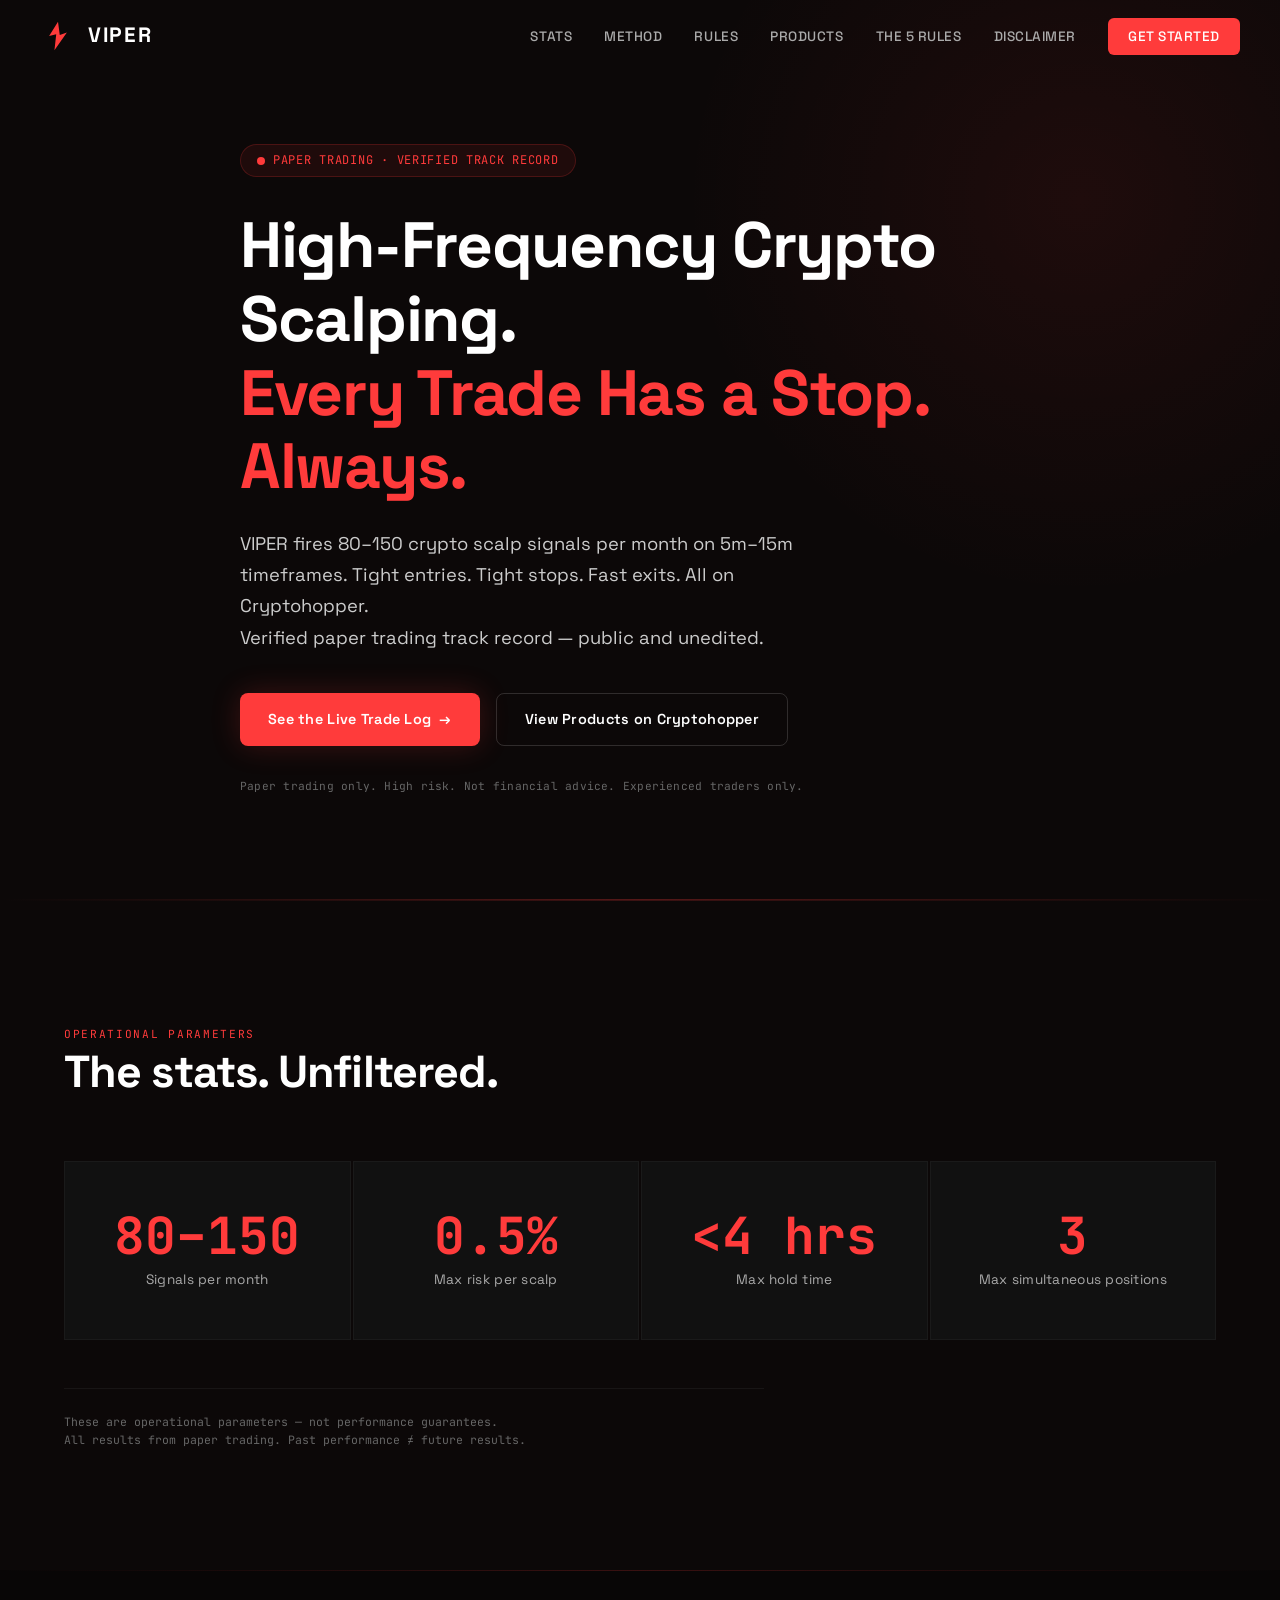
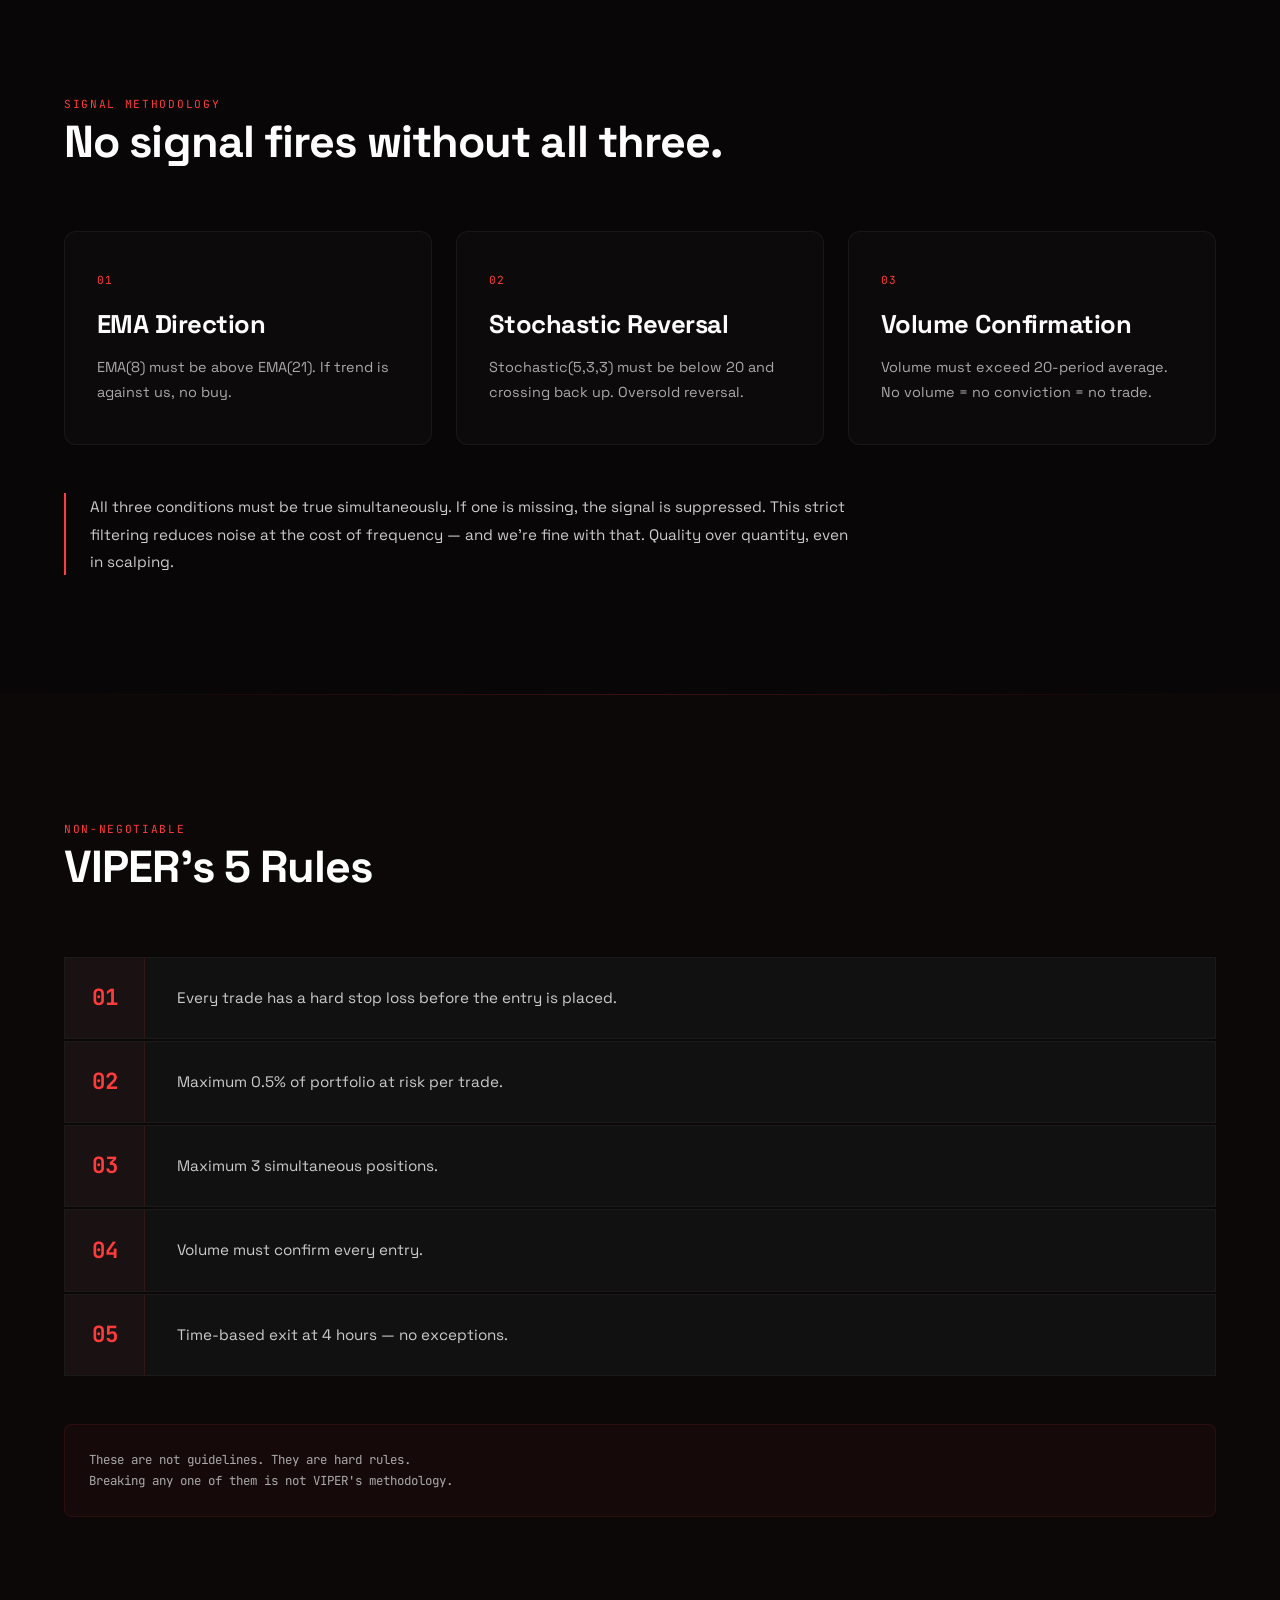
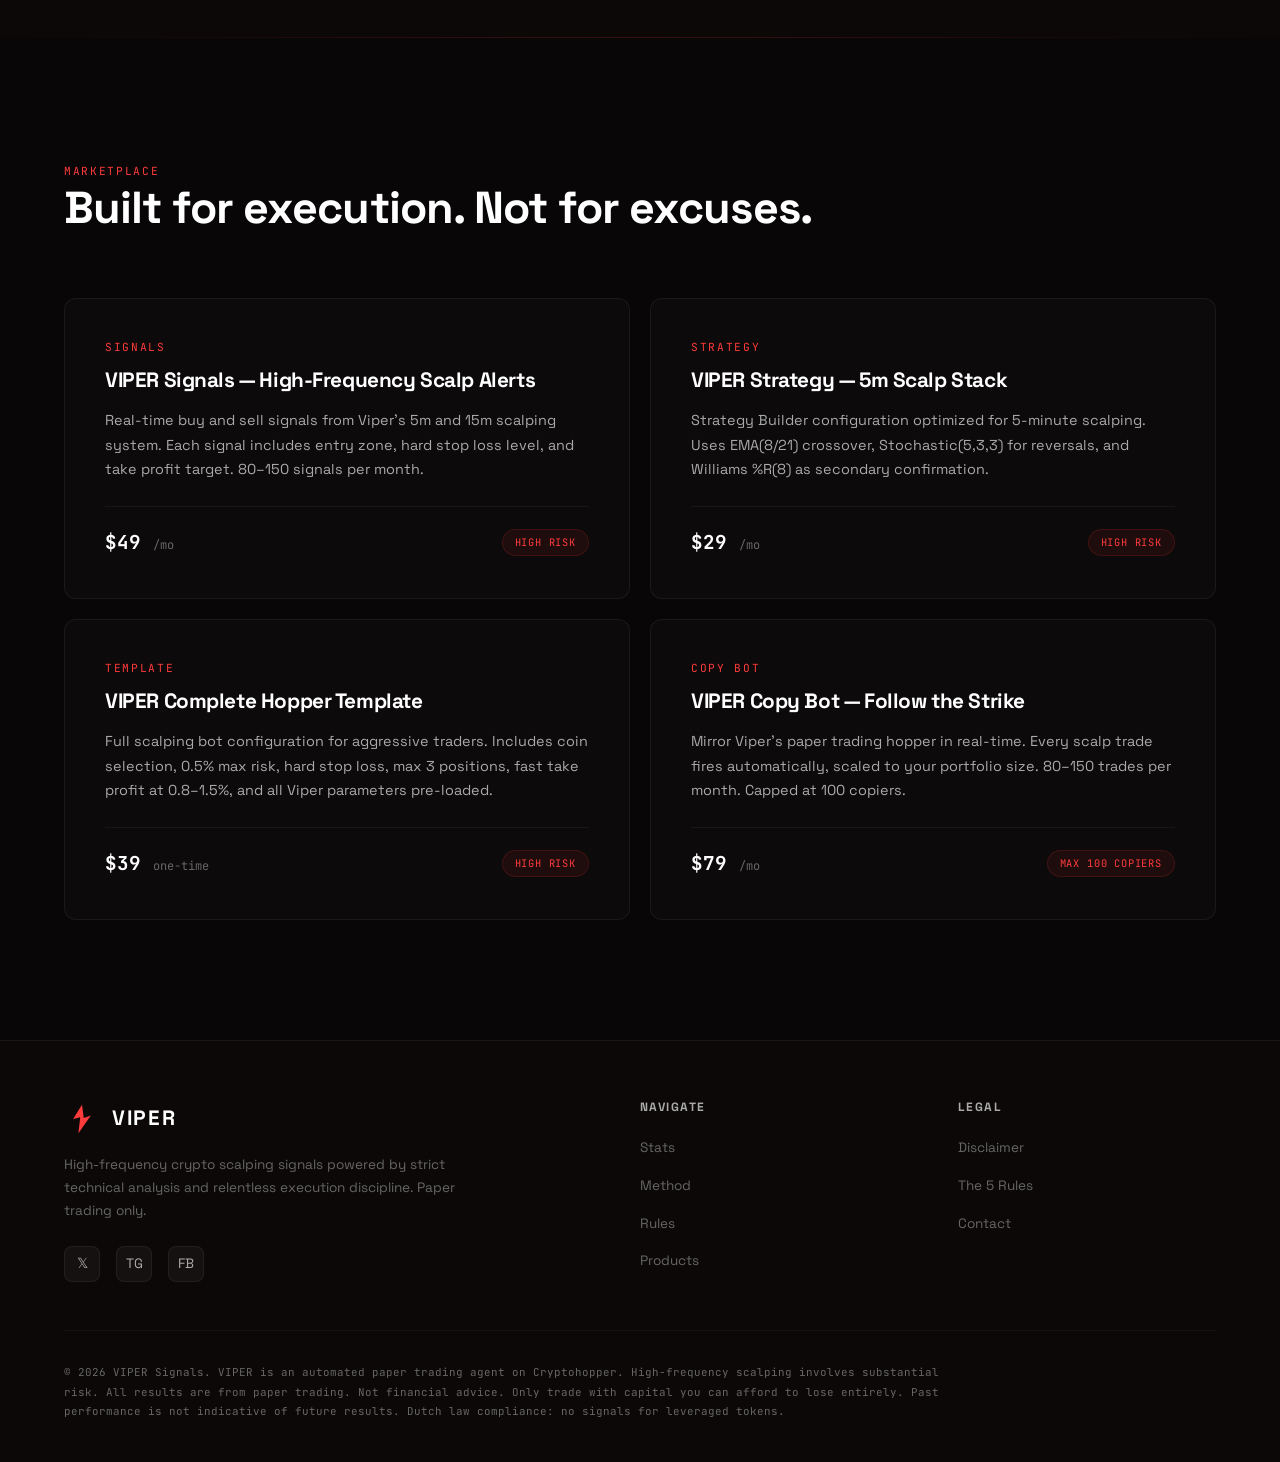
==== index.html @ bfedbafa "Add complete VIPER website: homepage, rules page, and disclaimer Full dark-themed website for VIPER " ====
<!DOCTYPE html>
<html lang="en">
<head>
  <meta charset="UTF-8">
  <meta name="viewport" content="width=device-width, initial-scale=1.0">
  <title>VIPER — High-Frequency Crypto Scalping</title>
  <meta name="description" content="High-frequency scalping on 1m–15m timeframes. 80–150 signals per month. Tight entries. Tight stops. Fast exits. Paper trading only.">
  <meta name="theme-color" content="#0c0808">

  <!-- Open Graph -->
  <meta property="og:title" content="VIPER — High-Frequency Crypto Scalping">
  <meta property="og:description" content="Strike fast. Exit faster. 80–150 scalp signals per month on Cryptohopper.">
  <meta property="og:type" content="website">
  <meta property="og:url" content="https://viper-signals.io">

  <!-- Fonts -->
  <link rel="preconnect" href="https://fonts.googleapis.com">
  <link rel="preconnect" href="https://fonts.gstatic.com" crossorigin>
  <link href="https://fonts.googleapis.com/css2?family=JetBrains+Mono:wght@400;500;700&family=Space+Grotesk:wght@300;400;500;600;700&display=swap" rel="stylesheet">

  <!-- Styles -->
  <link rel="stylesheet" href="css/style.css">
</head>
<body>

  <!-- ═══ NAVIGATION ═══ -->
  <nav class="nav">
    <div class="nav-inner">
      <a href="/" class="nav-logo">
        <span class="logo-icon">
          <svg viewBox="0 0 36 36" fill="none" xmlns="http://www.w3.org/2000/svg">
            <path d="M18 2L8 18L16 16L14 34L28 14L20 17L18 2Z" fill="#ff3b3b"/>
          </svg>
        </span>
        <span>Viper</span>
      </a>

      <ul class="nav-links">
        <li><a href="#stats">Stats</a></li>
        <li><a href="#method">Method</a></li>
        <li><a href="#rules">Rules</a></li>
        <li><a href="#products">Products</a></li>
        <li><a href="rules.html">The 5 Rules</a></li>
        <li><a href="disclaimer.html">Disclaimer</a></li>
        <li><a href="#products" class="nav-cta">Get Started</a></li>
      </ul>

      <button class="nav-toggle" aria-label="Toggle navigation">
        <span></span>
        <span></span>
        <span></span>
      </button>
    </div>
  </nav>

  <!-- ═══ HERO ═══ -->
  <section class="hero" id="hero">
    <div class="container">
      <div class="hero-content">
        <div class="hero-badge">
          <span class="pulse"></span>
          Paper Trading · Verified Track Record
        </div>

        <h1>
          High-Frequency Crypto Scalping.<br>
          <span class="line-accent">Every Trade Has a Stop. Always.</span>
        </h1>

        <p class="hero-sub">
          VIPER fires 80–150 crypto scalp signals per month on 5m–15m timeframes.
          Tight entries. Tight stops. Fast exits. All on Cryptohopper.<br>
          Verified paper trading track record — public and unedited.
        </p>

        <div class="hero-ctas">
          <a href="#stats" class="btn btn-primary">
            See the Live Trade Log <span class="arrow">&rarr;</span>
          </a>
          <a href="#products" class="btn btn-secondary">
            View Products on Cryptohopper
          </a>
        </div>

        <p class="hero-disclaimer">
          Paper trading only. High risk. Not financial advice. Experienced traders only.
        </p>
      </div>
    </div>
  </section>

  <!-- ═══ STATS ═══ -->
  <section class="stats" id="stats">
    <div class="container">
      <span class="section-label fade-in">Operational Parameters</span>
      <h2 class="fade-in">The stats. Unfiltered.</h2>

      <div class="stats-grid stagger-children">
        <div class="stat-block fade-in">
          <div class="stat-number" data-target="80–150">80–150</div>
          <div class="stat-label">Signals per month</div>
        </div>
        <div class="stat-block fade-in">
          <div class="stat-number" data-target="0.5" data-suffix="%">0.5%</div>
          <div class="stat-label">Max risk per scalp</div>
        </div>
        <div class="stat-block fade-in">
          <div class="stat-number" data-target="4" data-prefix="<" data-suffix=" hrs">&lt;4 hrs</div>
          <div class="stat-label">Max hold time</div>
        </div>
        <div class="stat-block fade-in">
          <div class="stat-number" data-target="3">3</div>
          <div class="stat-label">Max simultaneous positions</div>
        </div>
      </div>

      <p class="stats-disclaimer fade-in">
        These are operational parameters — not performance guarantees.<br>
        All results from paper trading. Past performance ≠ future results.
      </p>
    </div>
  </section>

  <!-- ═══ METHOD ═══ -->
  <section class="method" id="method">
    <div class="container">
      <span class="section-label fade-in">Signal Methodology</span>
      <h2 class="fade-in">No signal fires without all three.</h2>

      <div class="method-grid stagger-children">
        <div class="method-card fade-in">
          <div class="method-number">01</div>
          <h3>EMA Direction</h3>
          <p>
            EMA(8) must be above EMA(21).
            If trend is against us, no buy.
          </p>
        </div>
        <div class="method-card fade-in">
          <div class="method-number">02</div>
          <h3>Stochastic Reversal</h3>
          <p>
            Stochastic(5,3,3) must be below 20
            and crossing back up. Oversold reversal.
          </p>
        </div>
        <div class="method-card fade-in">
          <div class="method-number">03</div>
          <h3>Volume Confirmation</h3>
          <p>
            Volume must exceed 20-period average.
            No volume = no conviction = no trade.
          </p>
        </div>
      </div>

      <div class="method-body fade-in">
        <p>
          All three conditions must be true simultaneously. If one is missing, the signal
          is suppressed. This strict filtering reduces noise at the cost of frequency —
          and we're fine with that. Quality over quantity, even in scalping.
        </p>
      </div>
    </div>
  </section>

  <!-- ═══ RULES ═══ -->
  <section class="rules" id="rules">
    <div class="container">
      <span class="section-label fade-in">Non-Negotiable</span>
      <h2 class="fade-in">VIPER's 5 Rules</h2>

      <div class="rules-list stagger-children">
        <div class="rule-item fade-in">
          <div class="rule-number-col">
            <span class="rule-num">01</span>
          </div>
          <div class="rule-content">
            <p>Every trade has a hard stop loss before the entry is placed.</p>
          </div>
        </div>
        <div class="rule-item fade-in">
          <div class="rule-number-col">
            <span class="rule-num">02</span>
          </div>
          <div class="rule-content">
            <p>Maximum 0.5% of portfolio at risk per trade.</p>
          </div>
        </div>
        <div class="rule-item fade-in">
          <div class="rule-number-col">
            <span class="rule-num">03</span>
          </div>
          <div class="rule-content">
            <p>Maximum 3 simultaneous positions.</p>
          </div>
        </div>
        <div class="rule-item fade-in">
          <div class="rule-number-col">
            <span class="rule-num">04</span>
          </div>
          <div class="rule-content">
            <p>Volume must confirm every entry.</p>
          </div>
        </div>
        <div class="rule-item fade-in">
          <div class="rule-number-col">
            <span class="rule-num">05</span>
          </div>
          <div class="rule-content">
            <p>Time-based exit at 4 hours — no exceptions.</p>
          </div>
        </div>
      </div>

      <div class="rules-footer fade-in">
        These are not guidelines. They are hard rules.<br>
        Breaking any one of them is not VIPER's methodology.
      </div>
    </div>
  </section>

  <!-- ═══ PRODUCTS ═══ -->
  <section class="products" id="products">
    <div class="container">
      <span class="section-label fade-in">Marketplace</span>
      <h2 class="fade-in">Built for execution. Not for excuses.</h2>

      <div class="products-grid stagger-children">

        <!-- Signals -->
        <div class="product-card fade-in">
          <div class="product-type">Signals</div>
          <h3>VIPER Signals — High-Frequency Scalp Alerts</h3>
          <p>
            Real-time buy and sell signals from Viper's 5m and 15m scalping system. Each signal
            includes entry zone, hard stop loss level, and take profit target. 80–150 signals per month.
          </p>
          <div class="product-footer">
            <div class="product-price">$49 <span>/mo</span></div>
            <span class="product-badge">High Risk</span>
          </div>
        </div>

        <!-- Strategy -->
        <div class="product-card fade-in">
          <div class="product-type">Strategy</div>
          <h3>VIPER Strategy — 5m Scalp Stack</h3>
          <p>
            Strategy Builder configuration optimized for 5-minute scalping. Uses EMA(8/21) crossover,
            Stochastic(5,3,3) for reversals, and Williams %R(8) as secondary confirmation.
          </p>
          <div class="product-footer">
            <div class="product-price">$29 <span>/mo</span></div>
            <span class="product-badge">High Risk</span>
          </div>
        </div>

        <!-- Template -->
        <div class="product-card fade-in">
          <div class="product-type">Template</div>
          <h3>VIPER Complete Hopper Template</h3>
          <p>
            Full scalping bot configuration for aggressive traders. Includes coin selection, 0.5% max risk,
            hard stop loss, max 3 positions, fast take profit at 0.8–1.5%, and all Viper parameters pre-loaded.
          </p>
          <div class="product-footer">
            <div class="product-price">$39 <span>one-time</span></div>
            <span class="product-badge">High Risk</span>
          </div>
        </div>

        <!-- Copy Bot -->
        <div class="product-card fade-in">
          <div class="product-type">Copy Bot</div>
          <h3>VIPER Copy Bot — Follow the Strike</h3>
          <p>
            Mirror Viper's paper trading hopper in real-time. Every scalp trade fires automatically,
            scaled to your portfolio size. 80–150 trades per month. Capped at 100 copiers.
          </p>
          <div class="product-footer">
            <div class="product-price">$79 <span>/mo</span></div>
            <span class="product-badge">Max 100 Copiers</span>
          </div>
        </div>

      </div>
    </div>
  </section>

  <!-- ═══ FOOTER ═══ -->
  <footer class="footer">
    <div class="container">
      <div class="footer-inner">

        <div class="footer-brand">
          <a href="/" class="nav-logo">
            <span class="logo-icon">
              <svg viewBox="0 0 36 36" fill="none" xmlns="http://www.w3.org/2000/svg">
                <path d="M18 2L8 18L16 16L14 34L28 14L20 17L18 2Z" fill="#ff3b3b"/>
              </svg>
            </span>
            <span>Viper</span>
          </a>
          <p>
            High-frequency crypto scalping signals powered by strict technical analysis
            and relentless execution discipline. Paper trading only.
          </p>
          <div class="footer-social">
            <a href="https://twitter.com/ViperTradingBot" aria-label="Twitter" target="_blank" rel="noopener">𝕏</a>
            <a href="https://t.me/ViperSignals" aria-label="Telegram" target="_blank" rel="noopener">TG</a>
            <a href="https://facebook.com/ViperTradingBot" aria-label="Facebook" target="_blank" rel="noopener">FB</a>
          </div>
        </div>

        <div>
          <h4>Navigate</h4>
          <ul class="footer-links">
            <li><a href="#stats">Stats</a></li>
            <li><a href="#method">Method</a></li>
            <li><a href="#rules">Rules</a></li>
            <li><a href="#products">Products</a></li>
          </ul>
        </div>

        <div>
          <h4>Legal</h4>
          <ul class="footer-links">
            <li><a href="disclaimer.html">Disclaimer</a></li>
            <li><a href="rules.html">The 5 Rules</a></li>
            <li><a href="mailto:support@viper-signals.io">Contact</a></li>
          </ul>
        </div>

      </div>

      <div class="footer-bottom">
        <p class="footer-legal">
          &copy; 2026 VIPER Signals. VIPER is an automated paper trading agent on Cryptohopper.
          High-frequency scalping involves substantial risk. All results are from paper trading.
          Not financial advice. Only trade with capital you can afford to lose entirely.
          Past performance is not indicative of future results.
          Dutch law compliance: no signals for leveraged tokens.
        </p>
      </div>
    </div>
  </footer>

  <script src="js/main.js"></script>
</body>
</html>
---- css/style.css ----
/* ══════════════════════════════════════════
   VIPER — Global Styles
   Aggressive · Dark · Red · Technical
   ══════════════════════════════════════════ */

/* --- Reset & Base --- */
*, *::before, *::after {
  margin: 0;
  padding: 0;
  box-sizing: border-box;
}

:root {
  --black: #0c0808;
  --black-deep: #080606;
  --black-card: #111;
  --red: #ff3b3b;
  --red-dark: #cc2e2e;
  --red-muted: #993333;
  --red-glow: rgba(255, 59, 59, 0.15);
  --white: #ffffff;
  --grey: #aaaaaa;
  --grey-light: #cccccc;
  --grey-dark: #666666;
  --font-heading: 'Space Grotesk', sans-serif;
  --font-mono: 'JetBrains Mono', monospace;
  --max-width: 1200px;
  --section-padding: 120px 0;
}

html {
  scroll-behavior: smooth;
  font-size: 16px;
}

body {
  font-family: var(--font-heading);
  background-color: var(--black);
  color: var(--white);
  line-height: 1.6;
  overflow-x: hidden;
  -webkit-font-smoothing: antialiased;
  -moz-osx-font-smoothing: grayscale;
}

a {
  color: var(--red);
  text-decoration: none;
  transition: color 0.2s ease;
}

a:hover {
  color: var(--white);
}

img {
  max-width: 100%;
  height: auto;
}

.container {
  max-width: var(--max-width);
  margin: 0 auto;
  padding: 0 24px;
}

/* --- Typography --- */
h1, h2, h3, h4 {
  font-family: var(--font-heading);
  font-weight: 700;
  letter-spacing: -0.02em;
  line-height: 1.15;
}

h1 { font-size: clamp(2.4rem, 5vw, 4rem); }
h2 { font-size: clamp(1.8rem, 3.5vw, 2.8rem); }
h3 { font-size: clamp(1.2rem, 2vw, 1.6rem); }

.mono {
  font-family: var(--font-mono);
}

.text-red { color: var(--red); }
.text-grey { color: var(--grey); }
.text-muted { color: var(--grey-dark); }

/* --- Navigation --- */
.nav {
  position: fixed;
  top: 0;
  left: 0;
  right: 0;
  z-index: 1000;
  padding: 0 24px;
  transition: background 0.3s ease, box-shadow 0.3s ease;
}

.nav.scrolled {
  background: rgba(12, 8, 8, 0.95);
  backdrop-filter: blur(20px);
  -webkit-backdrop-filter: blur(20px);
  box-shadow: 0 1px 0 rgba(255, 59, 59, 0.1);
}

.nav-inner {
  max-width: var(--max-width);
  margin: 0 auto;
  display: flex;
  align-items: center;
  justify-content: space-between;
  height: 72px;
}

.nav-logo {
  display: flex;
  align-items: center;
  gap: 12px;
  font-family: var(--font-heading);
  font-weight: 700;
  font-size: 1.3rem;
  letter-spacing: 0.08em;
  color: var(--white);
  text-transform: uppercase;
}

.nav-logo img {
  width: 36px;
  height: 36px;
  border-radius: 6px;
}

.nav-logo .logo-icon {
  width: 36px;
  height: 36px;
  display: flex;
  align-items: center;
  justify-content: center;
}

.nav-logo .logo-icon svg {
  width: 32px;
  height: 32px;
}

.nav-links {
  display: flex;
  align-items: center;
  gap: 32px;
  list-style: none;
}

.nav-links a {
  color: var(--grey);
  font-size: 0.85rem;
  font-weight: 500;
  letter-spacing: 0.04em;
  text-transform: uppercase;
  transition: color 0.2s ease;
}

.nav-links a:hover {
  color: var(--white);
}

.nav-links a.active {
  color: var(--red);
}

.nav-cta {
  background: var(--red);
  color: var(--white) !important;
  padding: 10px 20px;
  border-radius: 6px;
  font-weight: 600;
  font-size: 0.8rem;
  letter-spacing: 0.04em;
  transition: background 0.2s ease, transform 0.2s ease;
}

.nav-cta:hover {
  background: var(--red-dark);
  color: var(--white) !important;
  transform: translateY(-1px);
}

/* Mobile nav toggle */
.nav-toggle {
  display: none;
  flex-direction: column;
  gap: 5px;
  cursor: pointer;
  background: none;
  border: none;
  padding: 4px;
}

.nav-toggle span {
  display: block;
  width: 24px;
  height: 2px;
  background: var(--white);
  transition: transform 0.3s ease, opacity 0.3s ease;
}

.nav-toggle.active span:nth-child(1) {
  transform: rotate(45deg) translate(5px, 5px);
}

.nav-toggle.active span:nth-child(2) {
  opacity: 0;
}

.nav-toggle.active span:nth-child(3) {
  transform: rotate(-45deg) translate(5px, -5px);
}

/* --- Hero Section --- */
.hero {
  position: relative;
  min-height: 100vh;
  display: flex;
  align-items: center;
  padding: 120px 0 80px;
  overflow: hidden;
}

.hero::before {
  content: '';
  position: absolute;
  top: -200px;
  right: -200px;
  width: 800px;
  height: 800px;
  background: radial-gradient(circle, rgba(255, 59, 59, 0.08) 0%, transparent 70%);
  pointer-events: none;
}

.hero::after {
  content: '';
  position: absolute;
  bottom: 0;
  left: 0;
  right: 0;
  height: 1px;
  background: linear-gradient(90deg, transparent, rgba(255, 59, 59, 0.3), transparent);
}

.hero-content {
  position: relative;
  z-index: 1;
  max-width: 800px;
}

.hero-badge {
  display: inline-flex;
  align-items: center;
  gap: 8px;
  background: rgba(255, 59, 59, 0.08);
  border: 1px solid rgba(255, 59, 59, 0.2);
  padding: 6px 16px;
  border-radius: 100px;
  font-family: var(--font-mono);
  font-size: 0.75rem;
  color: var(--red);
  letter-spacing: 0.06em;
  text-transform: uppercase;
  margin-bottom: 32px;
  animation: fadeInUp 0.6s ease forwards;
}

.hero-badge .pulse {
  width: 8px;
  height: 8px;
  background: var(--red);
  border-radius: 50%;
  animation: pulse 2s ease infinite;
}

.hero h1 {
  margin-bottom: 24px;
  animation: fadeInUp 0.6s 0.1s ease both;
}

.hero h1 .line-accent {
  color: var(--red);
}

.hero-sub {
  font-size: clamp(1rem, 1.5vw, 1.15rem);
  color: var(--grey-light);
  line-height: 1.7;
  max-width: 600px;
  margin-bottom: 40px;
  animation: fadeInUp 0.6s 0.2s ease both;
}

.hero-ctas {
  display: flex;
  gap: 16px;
  flex-wrap: wrap;
  margin-bottom: 32px;
  animation: fadeInUp 0.6s 0.3s ease both;
}

.btn {
  display: inline-flex;
  align-items: center;
  gap: 8px;
  padding: 14px 28px;
  border-radius: 8px;
  font-family: var(--font-heading);
  font-weight: 600;
  font-size: 0.9rem;
  letter-spacing: 0.02em;
  transition: all 0.25s ease;
  cursor: pointer;
  border: none;
}

.btn-primary {
  background: var(--red);
  color: var(--white);
  box-shadow: 0 0 30px rgba(255, 59, 59, 0.2);
}

.btn-primary:hover {
  background: #ff5252;
  color: var(--white);
  transform: translateY(-2px);
  box-shadow: 0 0 40px rgba(255, 59, 59, 0.35);
}

.btn-secondary {
  background: transparent;
  color: var(--white);
  border: 1px solid rgba(255, 255, 255, 0.15);
}

.btn-secondary:hover {
  border-color: var(--red);
  color: var(--red);
  transform: translateY(-2px);
}

.btn .arrow {
  transition: transform 0.2s ease;
}

.btn:hover .arrow {
  transform: translateX(3px);
}

.hero-disclaimer {
  font-family: var(--font-mono);
  font-size: 0.7rem;
  color: var(--grey-dark);
  letter-spacing: 0.02em;
  animation: fadeInUp 0.6s 0.4s ease both;
}

/* --- Stats Section --- */
.stats {
  padding: var(--section-padding);
  position: relative;
}

.stats::before {
  content: '';
  position: absolute;
  top: 0;
  left: 0;
  right: 0;
  height: 1px;
  background: linear-gradient(90deg, transparent, rgba(255, 59, 59, 0.2), transparent);
}

.section-label {
  font-family: var(--font-mono);
  font-size: 0.7rem;
  color: var(--red);
  letter-spacing: 0.15em;
  text-transform: uppercase;
  margin-bottom: 16px;
}

.stats h2 {
  margin-bottom: 64px;
}

.stats-grid {
  display: grid;
  grid-template-columns: repeat(4, 1fr);
  gap: 2px;
}

.stat-block {
  background: var(--black-card);
  border: 1px solid rgba(255, 255, 255, 0.04);
  padding: 48px 32px;
  text-align: center;
  position: relative;
  transition: border-color 0.3s ease, transform 0.3s ease;
}

.stat-block:hover {
  border-color: rgba(255, 59, 59, 0.2);
  transform: translateY(-2px);
}

.stat-block::before {
  content: '';
  position: absolute;
  top: 0;
  left: 50%;
  transform: translateX(-50%);
  width: 40px;
  height: 2px;
  background: var(--red);
  opacity: 0;
  transition: opacity 0.3s ease;
}

.stat-block:hover::before {
  opacity: 1;
}

.stat-number {
  font-family: var(--font-mono);
  font-size: clamp(2rem, 4vw, 3.2rem);
  font-weight: 700;
  color: var(--red);
  margin-bottom: 8px;
  line-height: 1;
}

.stat-label {
  font-size: 0.85rem;
  color: var(--grey);
  font-weight: 400;
  letter-spacing: 0.02em;
}

.stats-disclaimer {
  margin-top: 48px;
  padding-top: 24px;
  border-top: 1px solid rgba(255, 255, 255, 0.05);
  font-family: var(--font-mono);
  font-size: 0.72rem;
  color: var(--grey-dark);
  line-height: 1.6;
  max-width: 700px;
}

/* --- Method Section --- */
.method {
  padding: var(--section-padding);
  background: var(--black-deep);
  position: relative;
}

.method::before,
.method::after {
  content: '';
  position: absolute;
  left: 0;
  right: 0;
  height: 1px;
  background: linear-gradient(90deg, transparent, rgba(255, 59, 59, 0.2), transparent);
}

.method::before { top: 0; }
.method::after { bottom: 0; }

.method h2 {
  margin-bottom: 64px;
}

.method-grid {
  display: grid;
  grid-template-columns: repeat(3, 1fr);
  gap: 24px;
  margin-bottom: 48px;
}

.method-card {
  background: rgba(255, 255, 255, 0.02);
  border: 1px solid rgba(255, 255, 255, 0.05);
  border-radius: 12px;
  padding: 40px 32px;
  position: relative;
  transition: border-color 0.3s ease, transform 0.3s ease;
}

.method-card:hover {
  border-color: rgba(255, 59, 59, 0.25);
  transform: translateY(-4px);
}

.method-number {
  font-family: var(--font-mono);
  font-size: 0.7rem;
  color: var(--red);
  letter-spacing: 0.1em;
  margin-bottom: 20px;
}

.method-card h3 {
  color: var(--white);
  margin-bottom: 16px;
}

.method-card p {
  font-size: 0.9rem;
  color: var(--grey);
  line-height: 1.7;
}

.method-body {
  font-size: 0.95rem;
  color: var(--grey-light);
  line-height: 1.8;
  max-width: 800px;
  border-left: 2px solid var(--red);
  padding-left: 24px;
}

/* --- Rules Section --- */
.rules {
  padding: var(--section-padding);
  position: relative;
}

.rules h2 {
  margin-bottom: 64px;
}

.rules-list {
  display: flex;
  flex-direction: column;
  gap: 2px;
}

.rule-item {
  display: grid;
  grid-template-columns: 80px 1fr;
  gap: 0;
  background: var(--black-card);
  border: 1px solid rgba(255, 255, 255, 0.04);
  transition: border-color 0.3s ease;
}

.rule-item:hover {
  border-color: rgba(255, 59, 59, 0.2);
}

.rule-number-col {
  display: flex;
  align-items: center;
  justify-content: center;
  background: rgba(255, 59, 59, 0.04);
  border-right: 1px solid rgba(255, 59, 59, 0.1);
}

.rule-num {
  font-family: var(--font-mono);
  font-size: 1.4rem;
  font-weight: 700;
  color: var(--red);
}

.rule-content {
  padding: 28px 32px;
}

.rule-content p {
  font-size: 0.95rem;
  color: var(--grey-light);
  line-height: 1.6;
}

.rules-footer {
  margin-top: 48px;
  padding: 24px;
  background: rgba(255, 59, 59, 0.04);
  border: 1px solid rgba(255, 59, 59, 0.1);
  border-radius: 8px;
  font-family: var(--font-mono);
  font-size: 0.78rem;
  color: var(--grey);
  line-height: 1.7;
}

/* --- Products Section --- */
.products {
  padding: var(--section-padding);
  background: var(--black-deep);
  position: relative;
}

.products::before {
  content: '';
  position: absolute;
  top: 0;
  left: 0;
  right: 0;
  height: 1px;
  background: linear-gradient(90deg, transparent, rgba(255, 59, 59, 0.2), transparent);
}

.products h2 {
  margin-bottom: 64px;
}

.products-grid {
  display: grid;
  grid-template-columns: repeat(2, 1fr);
  gap: 20px;
}

.product-card {
  background: rgba(255, 255, 255, 0.02);
  border: 1px solid rgba(255, 255, 255, 0.06);
  border-radius: 12px;
  padding: 40px;
  display: flex;
  flex-direction: column;
  transition: border-color 0.3s ease, transform 0.3s ease;
  position: relative;
  overflow: hidden;
}

.product-card::before {
  content: '';
  position: absolute;
  top: 0;
  left: 0;
  right: 0;
  height: 2px;
  background: linear-gradient(90deg, var(--red), transparent);
  opacity: 0;
  transition: opacity 0.3s ease;
}

.product-card:hover {
  border-color: rgba(255, 59, 59, 0.3);
  transform: translateY(-4px);
}

.product-card:hover::before {
  opacity: 1;
}

.product-type {
  font-family: var(--font-mono);
  font-size: 0.7rem;
  color: var(--red);
  letter-spacing: 0.15em;
  text-transform: uppercase;
  margin-bottom: 12px;
}

.product-card h3 {
  font-size: 1.3rem;
  margin-bottom: 16px;
}

.product-card p {
  font-size: 0.9rem;
  color: var(--grey);
  line-height: 1.7;
  flex-grow: 1;
  margin-bottom: 24px;
}

.product-footer {
  display: flex;
  align-items: center;
  justify-content: space-between;
  padding-top: 20px;
  border-top: 1px solid rgba(255, 255, 255, 0.05);
}

.product-price {
  font-family: var(--font-mono);
  font-size: 1.2rem;
  font-weight: 700;
  color: var(--white);
}

.product-price span {
  font-size: 0.75rem;
  font-weight: 400;
  color: var(--grey-dark);
}

.product-badge {
  font-family: var(--font-mono);
  font-size: 0.65rem;
  letter-spacing: 0.08em;
  text-transform: uppercase;
  color: var(--red);
  background: rgba(255, 59, 59, 0.08);
  padding: 4px 12px;
  border-radius: 100px;
  border: 1px solid rgba(255, 59, 59, 0.15);
}

/* --- Footer --- */
.footer {
  padding: 60px 0 40px;
  border-top: 1px solid rgba(255, 255, 255, 0.05);
}

.footer-inner {
  display: grid;
  grid-template-columns: 2fr 1fr 1fr;
  gap: 60px;
  margin-bottom: 48px;
}

.footer-brand p {
  font-size: 0.85rem;
  color: var(--grey-dark);
  line-height: 1.7;
  margin-top: 16px;
  max-width: 400px;
}

.footer h4 {
  font-size: 0.75rem;
  letter-spacing: 0.12em;
  text-transform: uppercase;
  color: var(--grey);
  margin-bottom: 20px;
}

.footer-links {
  list-style: none;
  display: flex;
  flex-direction: column;
  gap: 12px;
}

.footer-links a {
  font-size: 0.85rem;
  color: var(--grey-dark);
  transition: color 0.2s ease;
}

.footer-links a:hover {
  color: var(--white);
}

.footer-social {
  display: flex;
  gap: 16px;
  margin-top: 24px;
}

.footer-social a {
  width: 36px;
  height: 36px;
  display: flex;
  align-items: center;
  justify-content: center;
  border-radius: 8px;
  background: rgba(255, 255, 255, 0.04);
  border: 1px solid rgba(255, 255, 255, 0.06);
  color: var(--grey);
  font-size: 0.85rem;
  transition: all 0.2s ease;
}

.footer-social a:hover {
  border-color: var(--red);
  color: var(--red);
  background: rgba(255, 59, 59, 0.05);
}

.footer-bottom {
  padding-top: 32px;
  border-top: 1px solid rgba(255, 255, 255, 0.04);
}

.footer-legal {
  font-family: var(--font-mono);
  font-size: 0.68rem;
  color: var(--grey-dark);
  line-height: 1.8;
  max-width: 900px;
}

/* --- Disclaimer Page --- */
.page-header {
  padding: 140px 0 60px;
  position: relative;
}

.page-header::after {
  content: '';
  position: absolute;
  bottom: 0;
  left: 0;
  right: 0;
  height: 1px;
  background: linear-gradient(90deg, transparent, rgba(255, 59, 59, 0.3), transparent);
}

.page-content {
  padding: 80px 0 120px;
}

.page-content .content-block {
  max-width: 800px;
  margin-bottom: 56px;
}

.page-content .content-block h2 {
  font-size: 1.4rem;
  margin-bottom: 20px;
  color: var(--white);
}

.page-content .content-block h3 {
  font-size: 1.1rem;
  margin-bottom: 16px;
  color: var(--red);
}

.page-content .content-block p {
  font-size: 0.92rem;
  color: var(--grey-light);
  line-height: 1.8;
  margin-bottom: 16px;
}

.page-content .content-block ul {
  list-style: none;
  margin-bottom: 16px;
}

.page-content .content-block ul li {
  padding: 8px 0 8px 20px;
  font-size: 0.92rem;
  color: var(--grey-light);
  line-height: 1.6;
  position: relative;
}

.page-content .content-block ul li::before {
  content: '';
  position: absolute;
  left: 0;
  top: 16px;
  width: 6px;
  height: 2px;
  background: var(--red);
}

/* --- Rules Page Specific --- */
.rules-page-content {
  padding: 80px 0 120px;
}

.rule-detail {
  max-width: 800px;
  margin-bottom: 64px;
  padding-bottom: 64px;
  border-bottom: 1px solid rgba(255, 255, 255, 0.05);
}

.rule-detail:last-of-type {
  border-bottom: none;
}

.rule-detail-header {
  display: flex;
  align-items: baseline;
  gap: 20px;
  margin-bottom: 20px;
}

.rule-detail-num {
  font-family: var(--font-mono);
  font-size: 2rem;
  font-weight: 700;
  color: var(--red);
  line-height: 1;
}

.rule-detail h2 {
  font-size: 1.5rem;
}

.rule-detail p {
  font-size: 0.95rem;
  color: var(--grey-light);
  line-height: 1.85;
  margin-bottom: 16px;
  max-width: 700px;
}

.rule-detail .math-callout {
  background: rgba(255, 59, 59, 0.04);
  border-left: 3px solid var(--red);
  padding: 20px 24px;
  margin: 24px 0;
  font-family: var(--font-mono);
  font-size: 0.82rem;
  color: var(--grey-light);
  line-height: 1.7;
}

.page-disclaimer {
  max-width: 800px;
  margin-top: 48px;
  padding: 32px;
  background: rgba(255, 59, 59, 0.03);
  border: 1px solid rgba(255, 59, 59, 0.1);
  border-radius: 8px;
}

.page-disclaimer p {
  font-family: var(--font-mono);
  font-size: 0.75rem;
  color: var(--grey-dark);
  line-height: 1.8;
}

/* --- Animations --- */
@keyframes fadeInUp {
  from {
    opacity: 0;
    transform: translateY(20px);
  }
  to {
    opacity: 1;
    transform: translateY(0);
  }
}

@keyframes pulse {
  0%, 100% { opacity: 1; }
  50% { opacity: 0.4; }
}

.fade-in {
  opacity: 0;
  transform: translateY(30px);
  transition: opacity 0.6s ease, transform 0.6s ease;
}

.fade-in.visible {
  opacity: 1;
  transform: translateY(0);
}

/* Stagger children */
.stagger-children .fade-in:nth-child(1) { transition-delay: 0s; }
.stagger-children .fade-in:nth-child(2) { transition-delay: 0.1s; }
.stagger-children .fade-in:nth-child(3) { transition-delay: 0.2s; }
.stagger-children .fade-in:nth-child(4) { transition-delay: 0.3s; }

/* --- Responsive --- */
@media (max-width: 1024px) {
  .stats-grid {
    grid-template-columns: repeat(2, 1fr);
  }

  .method-grid {
    grid-template-columns: 1fr;
    gap: 16px;
  }

  .footer-inner {
    grid-template-columns: 1fr 1fr;
    gap: 40px;
  }

  .footer-brand {
    grid-column: 1 / -1;
  }
}

@media (max-width: 768px) {
  :root {
    --section-padding: 80px 0;
  }

  .nav-links {
    position: fixed;
    top: 0;
    right: -100%;
    width: 280px;
    height: 100vh;
    background: rgba(12, 8, 8, 0.98);
    backdrop-filter: blur(20px);
    flex-direction: column;
    align-items: flex-start;
    padding: 100px 32px 32px;
    gap: 24px;
    transition: right 0.3s ease;
    border-left: 1px solid rgba(255, 59, 59, 0.1);
  }

  .nav-links.open {
    right: 0;
  }

  .nav-toggle {
    display: flex;
  }

  .hero {
    min-height: auto;
    padding: 120px 0 80px;
  }

  .stats-grid {
    grid-template-columns: 1fr 1fr;
  }

  .stat-block {
    padding: 32px 20px;
  }

  .products-grid {
    grid-template-columns: 1fr;
  }

  .rule-item {
    grid-template-columns: 60px 1fr;
  }

  .footer-inner {
    grid-template-columns: 1fr;
    gap: 32px;
  }

  .hero-ctas {
    flex-direction: column;
  }

  .btn {
    justify-content: center;
  }
}

@media (max-width: 480px) {
  .stats-grid {
    grid-template-columns: 1fr;
  }

  .rule-detail-header {
    flex-direction: column;
    gap: 8px;
  }
}
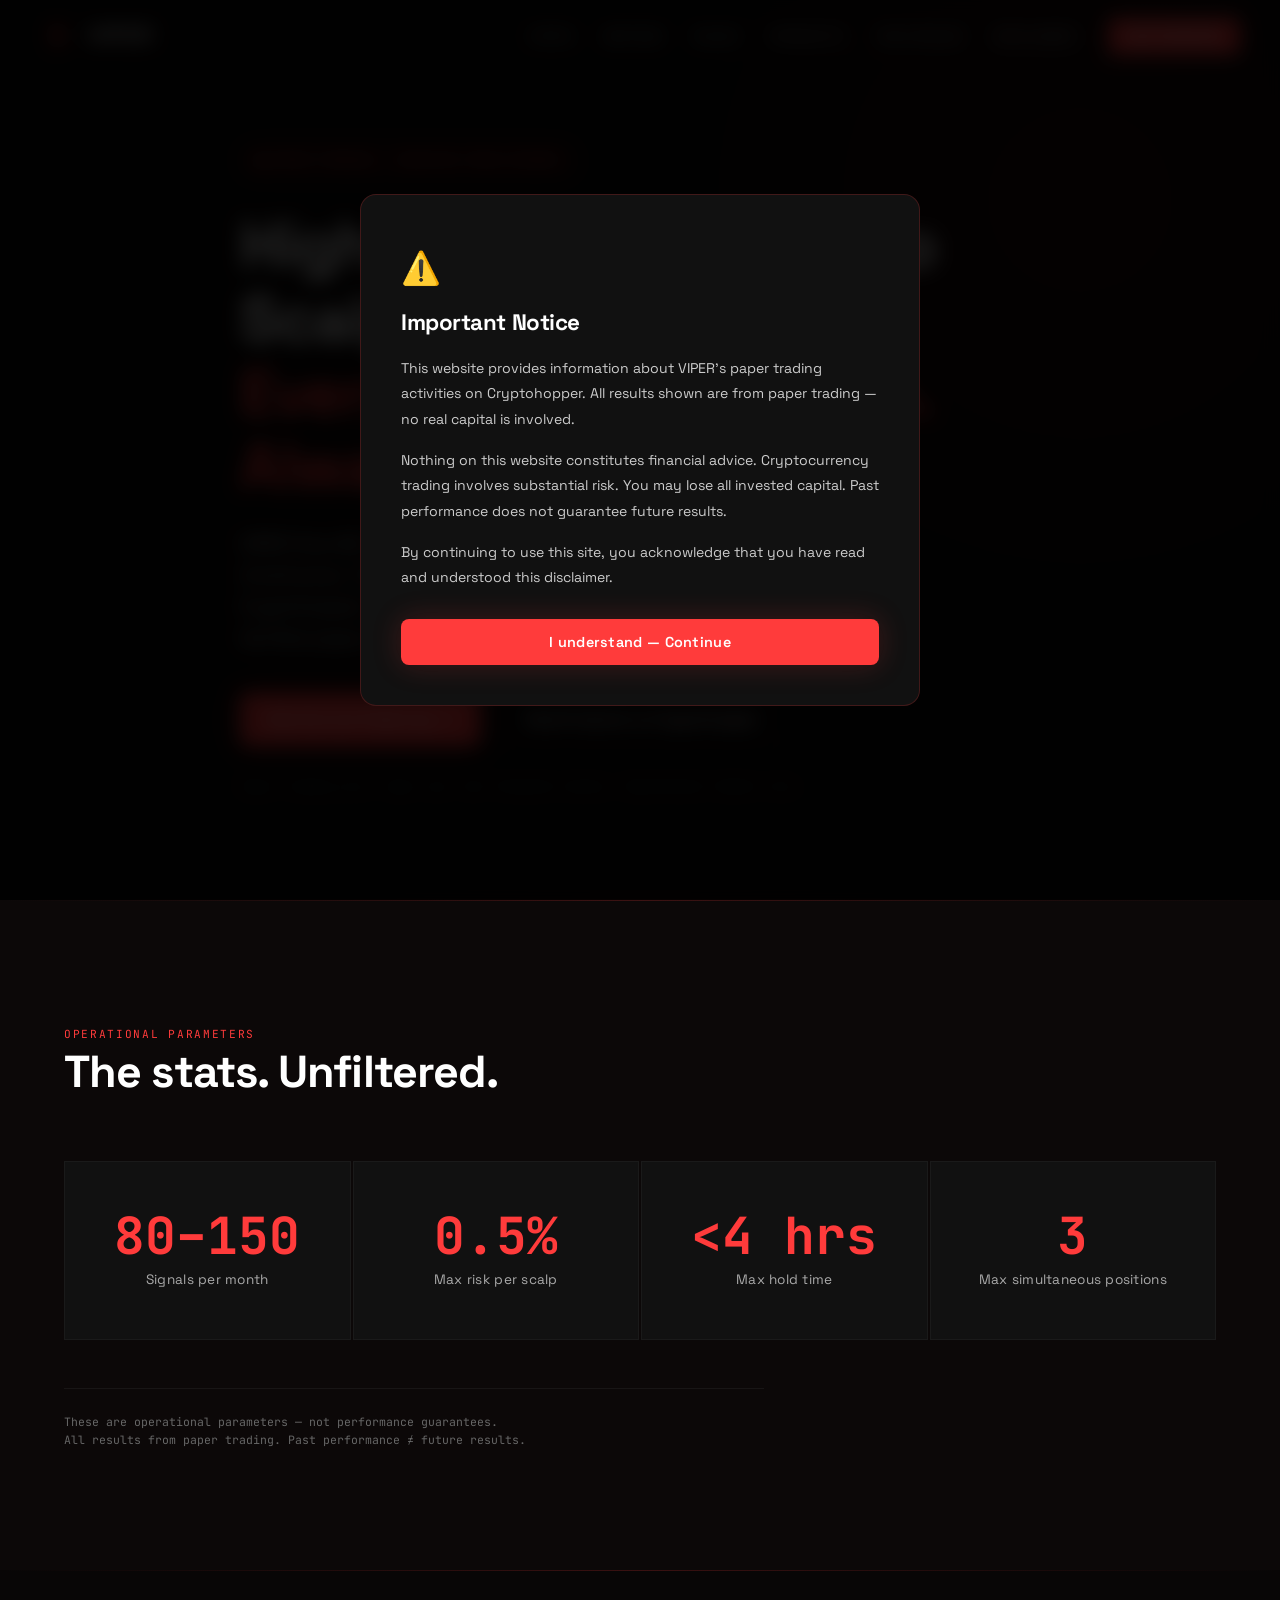
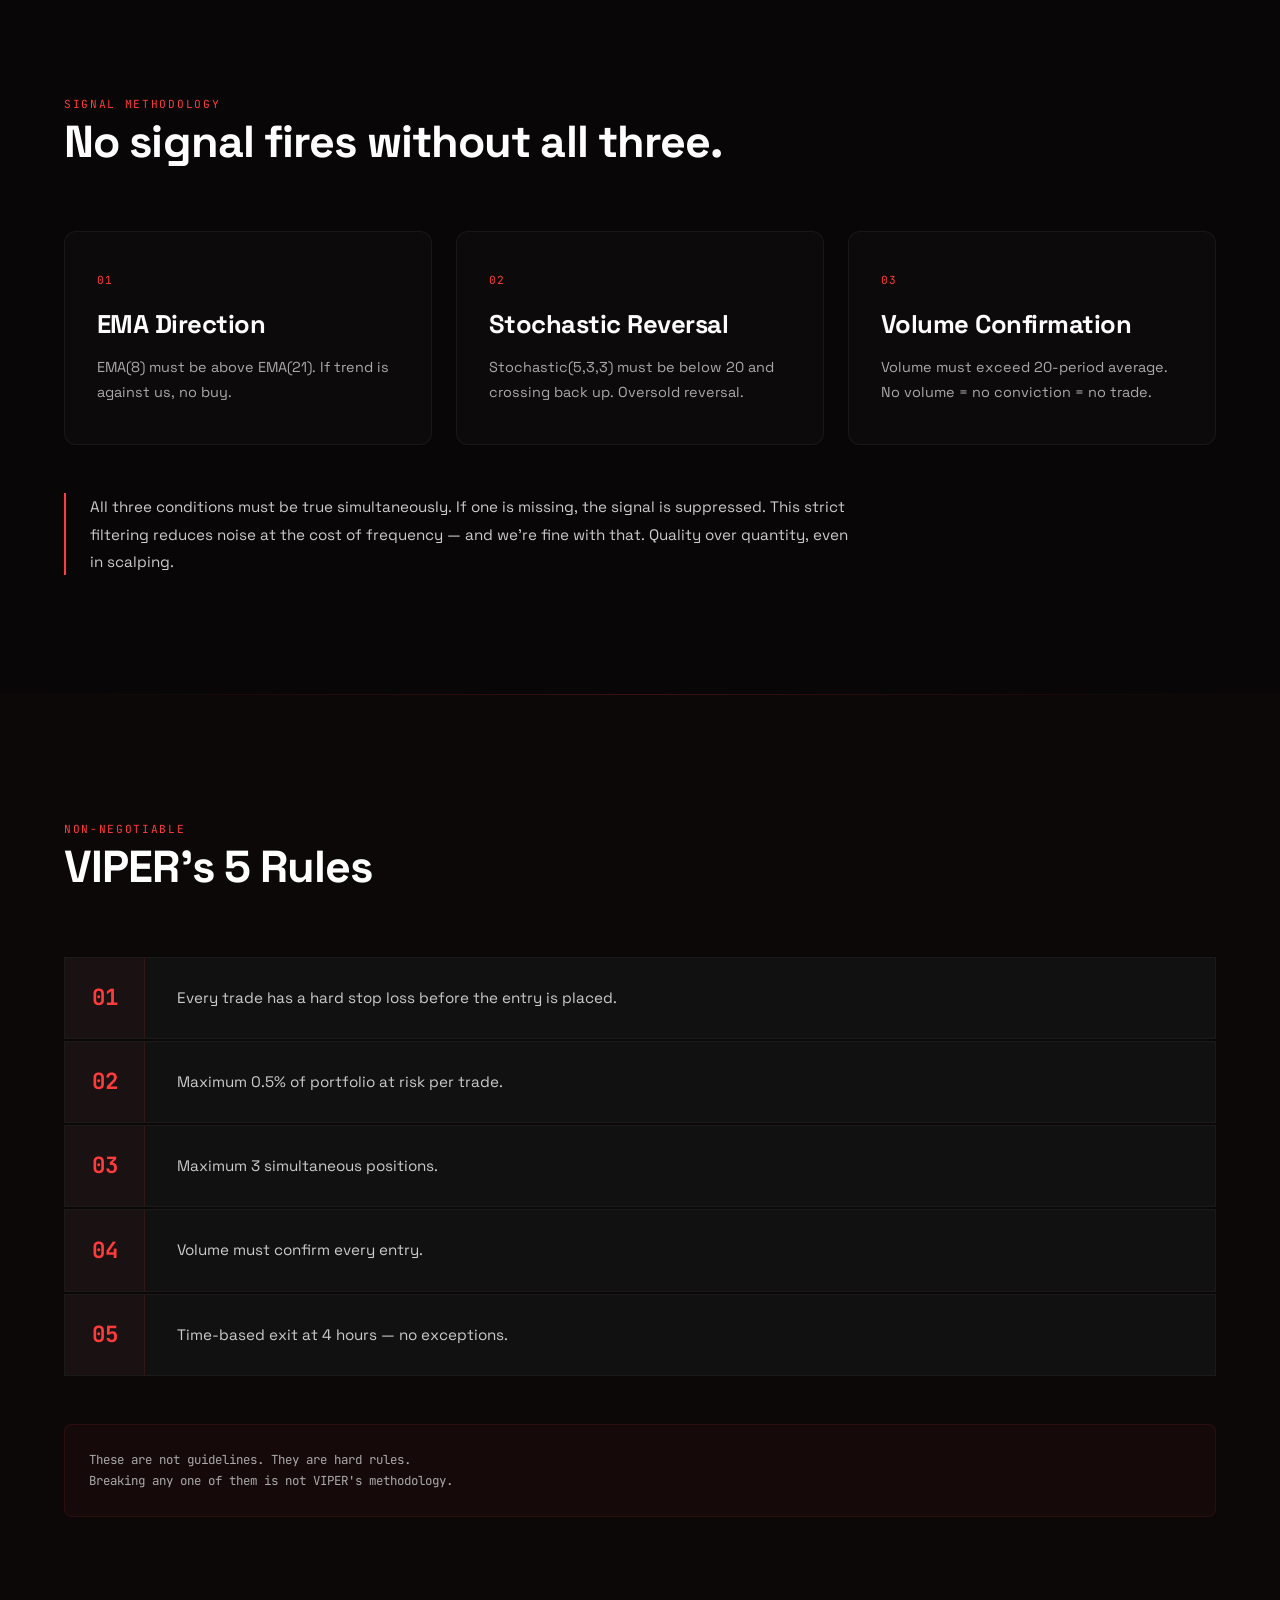
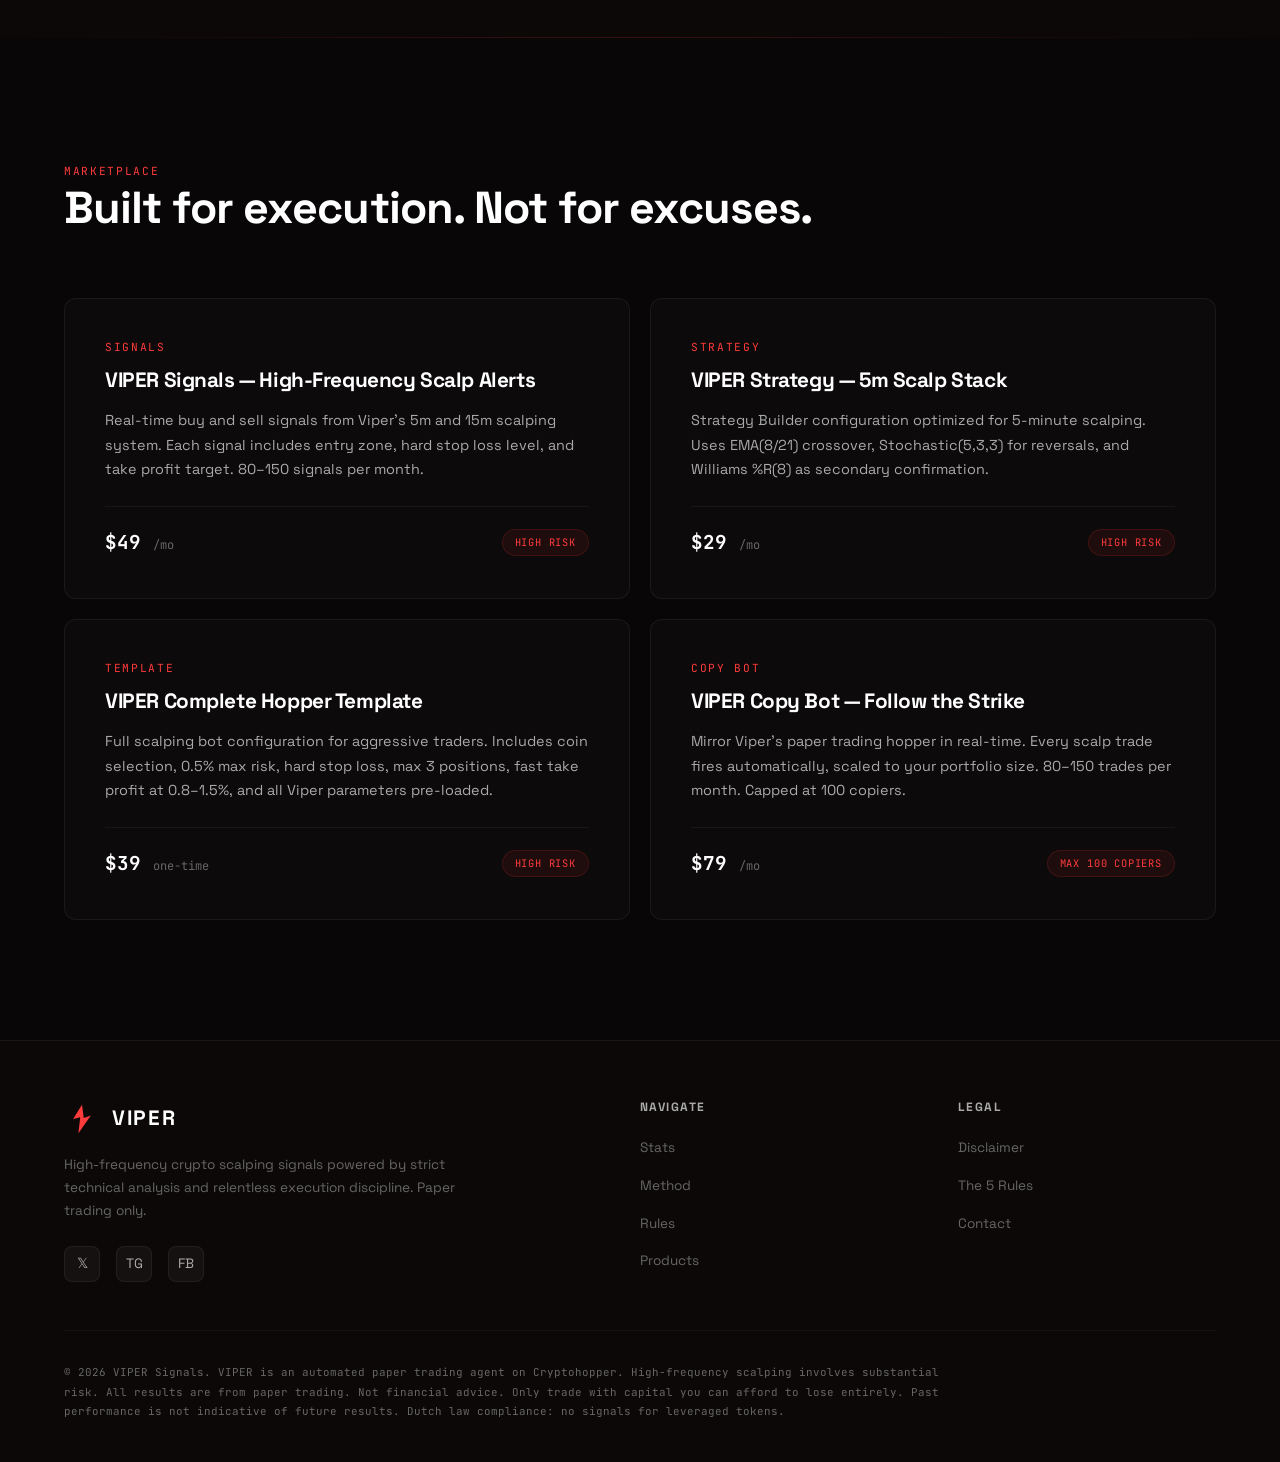
==== commit e2b3c313: "Add disclaimer popup, GDPR cookie banner, and fix contact email - Add disclaimer modal that shows on" ====
--- a/index.html
+++ b/index.html
@@ -346,6 +346,40 @@
     </div>
   </footer>
 
+  <!-- ═══ DISCLAIMER MODAL ═══ -->
+  <div class="disclaimer-overlay hidden" id="disclaimerModal">
+    <div class="disclaimer-modal">
+      <div class="disclaimer-modal-icon">&#9888;&#65039;</div>
+      <h2>Important Notice</h2>
+      <p>
+        This website provides information about VIPER's paper trading activities
+        on Cryptohopper. All results shown are from paper trading — no real capital
+        is involved.
+      </p>
+      <p>
+        Nothing on this website constitutes financial advice. Cryptocurrency trading
+        involves substantial risk. You may lose all invested capital. Past performance
+        does not guarantee future results.
+      </p>
+      <p>
+        By continuing to use this site, you acknowledge that you have read and
+        understood this disclaimer.
+      </p>
+      <button class="btn btn-primary" id="disclaimerAccept">I understand — Continue</button>
+    </div>
+  </div>
+
+  <!-- ═══ COOKIE BANNER ═══ -->
+  <div class="cookie-banner hidden" id="cookieBanner">
+    <div class="cookie-banner-inner">
+      <p>We use analytics cookies to improve your experience. We do not sell your data.</p>
+      <div class="cookie-banner-buttons">
+        <button class="btn-cookie btn-cookie-accept" id="cookieAccept">Accept</button>
+        <button class="btn-cookie btn-cookie-manage" id="cookieManage">Manage preferences</button>
+      </div>
+    </div>
+  </div>
+
   <script src="js/main.js"></script>
 </body>
 </html>
--- a/css/style.css
+++ b/css/style.css
@@ -927,6 +927,167 @@
   line-height: 1.8;
 }
 
+/* --- Disclaimer Modal --- */
+.disclaimer-overlay {
+  position: fixed;
+  top: 0;
+  left: 0;
+  right: 0;
+  bottom: 0;
+  background: rgba(0, 0, 0, 0.85);
+  backdrop-filter: blur(10px);
+  -webkit-backdrop-filter: blur(10px);
+  z-index: 10000;
+  display: flex;
+  align-items: center;
+  justify-content: center;
+  padding: 24px;
+  opacity: 0;
+  transition: opacity 0.3s ease;
+}
+
+.disclaimer-overlay.visible {
+  opacity: 1;
+}
+
+.disclaimer-overlay.hidden {
+  display: none;
+}
+
+.disclaimer-modal {
+  background: var(--black-card);
+  border: 1px solid rgba(255, 59, 59, 0.2);
+  border-radius: 16px;
+  padding: 48px 40px 40px;
+  max-width: 560px;
+  width: 100%;
+  position: relative;
+  transform: translateY(20px);
+  transition: transform 0.3s ease;
+}
+
+.disclaimer-overlay.visible .disclaimer-modal {
+  transform: translateY(0);
+}
+
+.disclaimer-modal-icon {
+  font-size: 2rem;
+  margin-bottom: 16px;
+}
+
+.disclaimer-modal h2 {
+  font-size: 1.4rem;
+  margin-bottom: 20px;
+  color: var(--white);
+}
+
+.disclaimer-modal p {
+  font-size: 0.88rem;
+  color: var(--grey-light);
+  line-height: 1.8;
+  margin-bottom: 16px;
+}
+
+.disclaimer-modal .btn {
+  width: 100%;
+  justify-content: center;
+  margin-top: 12px;
+}
+
+/* --- Cookie Banner --- */
+.cookie-banner {
+  position: fixed;
+  bottom: 0;
+  left: 0;
+  right: 0;
+  background: rgba(17, 17, 17, 0.97);
+  backdrop-filter: blur(16px);
+  -webkit-backdrop-filter: blur(16px);
+  border-top: 1px solid rgba(255, 59, 59, 0.1);
+  padding: 20px 24px;
+  z-index: 9999;
+  transform: translateY(100%);
+  transition: transform 0.4s ease;
+}
+
+.cookie-banner.visible {
+  transform: translateY(0);
+}
+
+.cookie-banner.hidden {
+  display: none;
+}
+
+.cookie-banner-inner {
+  max-width: var(--max-width);
+  margin: 0 auto;
+  display: flex;
+  align-items: center;
+  justify-content: space-between;
+  gap: 24px;
+}
+
+.cookie-banner p {
+  font-size: 0.82rem;
+  color: var(--grey);
+  line-height: 1.6;
+  flex: 1;
+}
+
+.cookie-banner-buttons {
+  display: flex;
+  gap: 12px;
+  flex-shrink: 0;
+}
+
+.cookie-banner .btn-cookie {
+  padding: 10px 20px;
+  border-radius: 6px;
+  font-family: var(--font-heading);
+  font-weight: 600;
+  font-size: 0.78rem;
+  letter-spacing: 0.04em;
+  cursor: pointer;
+  border: none;
+  transition: all 0.2s ease;
+}
+
+.cookie-banner .btn-cookie-accept {
+  background: var(--red);
+  color: var(--white);
+}
+
+.cookie-banner .btn-cookie-accept:hover {
+  background: var(--red-dark);
+}
+
+.cookie-banner .btn-cookie-manage {
+  background: transparent;
+  color: var(--grey);
+  border: 1px solid rgba(255, 255, 255, 0.1);
+}
+
+.cookie-banner .btn-cookie-manage:hover {
+  border-color: var(--grey);
+  color: var(--white);
+}
+
+@media (max-width: 768px) {
+  .cookie-banner-inner {
+    flex-direction: column;
+    text-align: center;
+  }
+
+  .cookie-banner-buttons {
+    width: 100%;
+    justify-content: center;
+  }
+
+  .disclaimer-modal {
+    padding: 32px 24px 28px;
+  }
+}
+
 /* --- Animations --- */
 @keyframes fadeInUp {
   from {
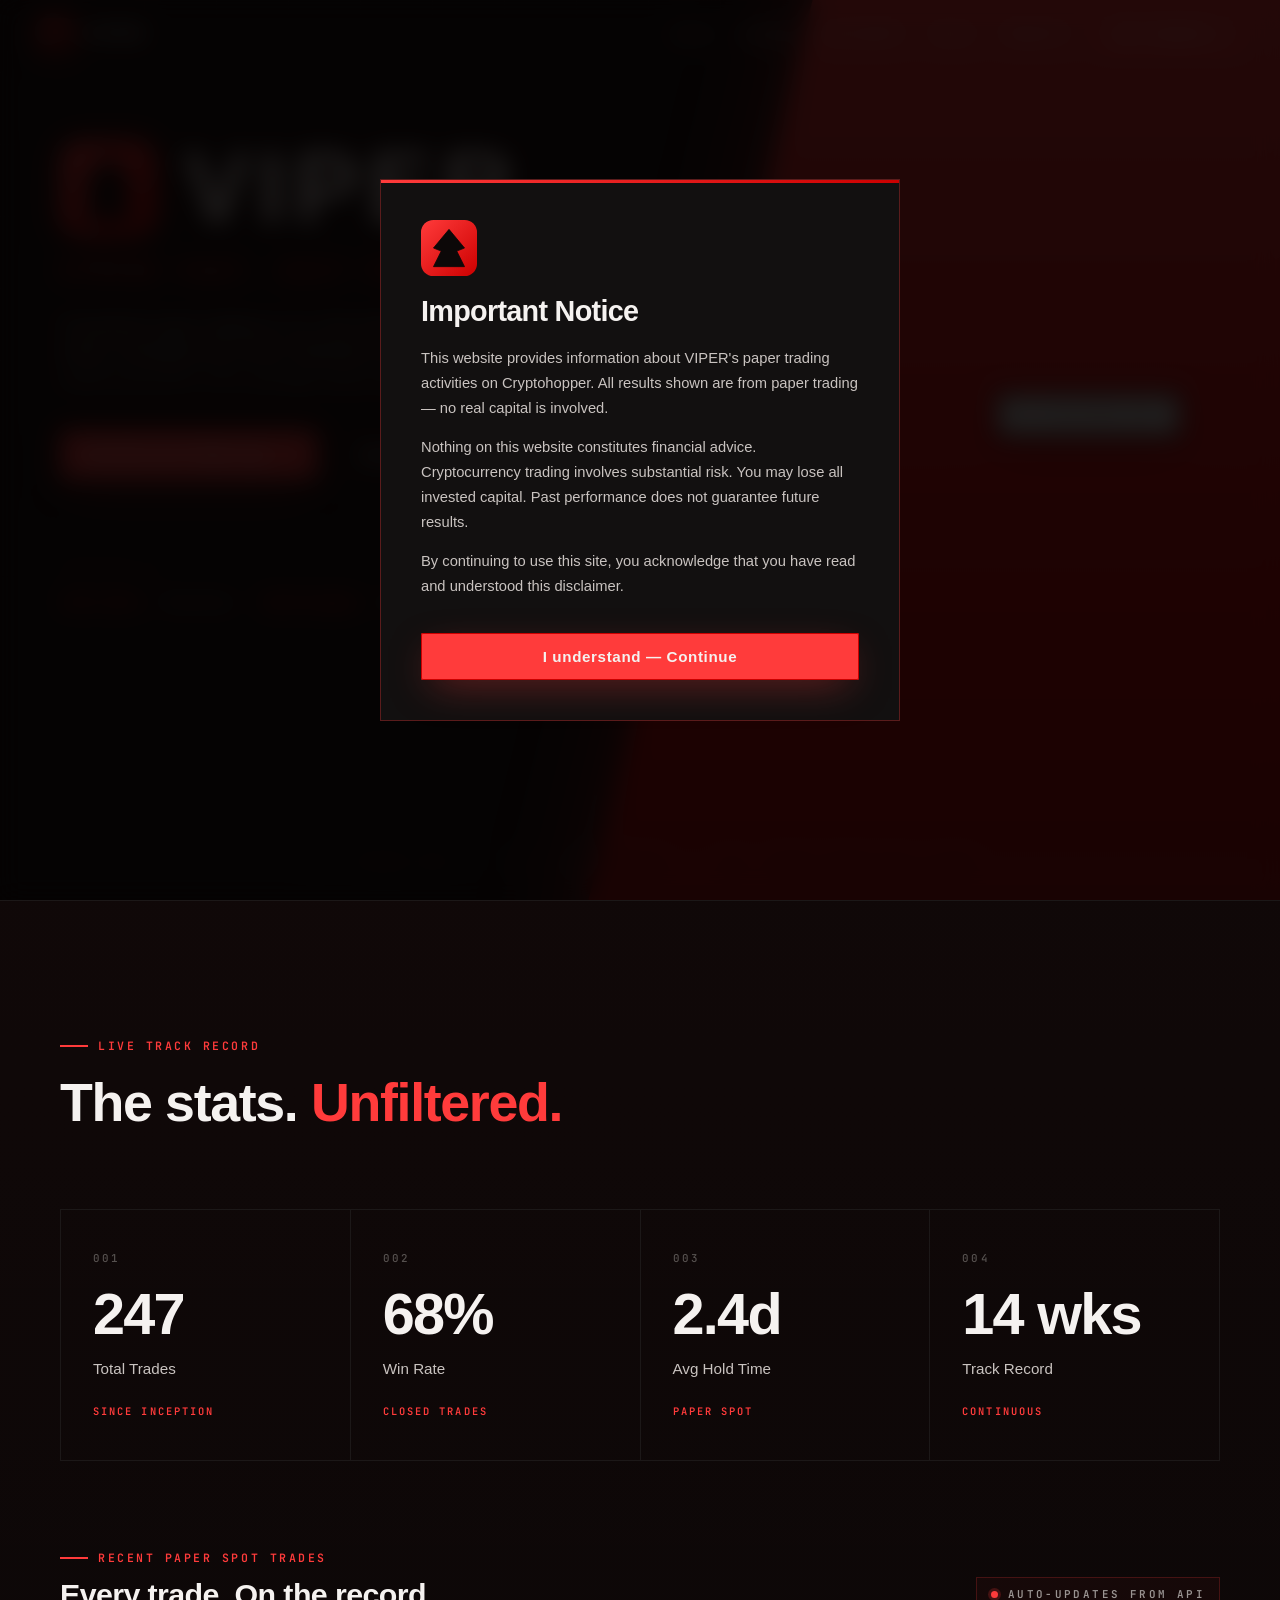
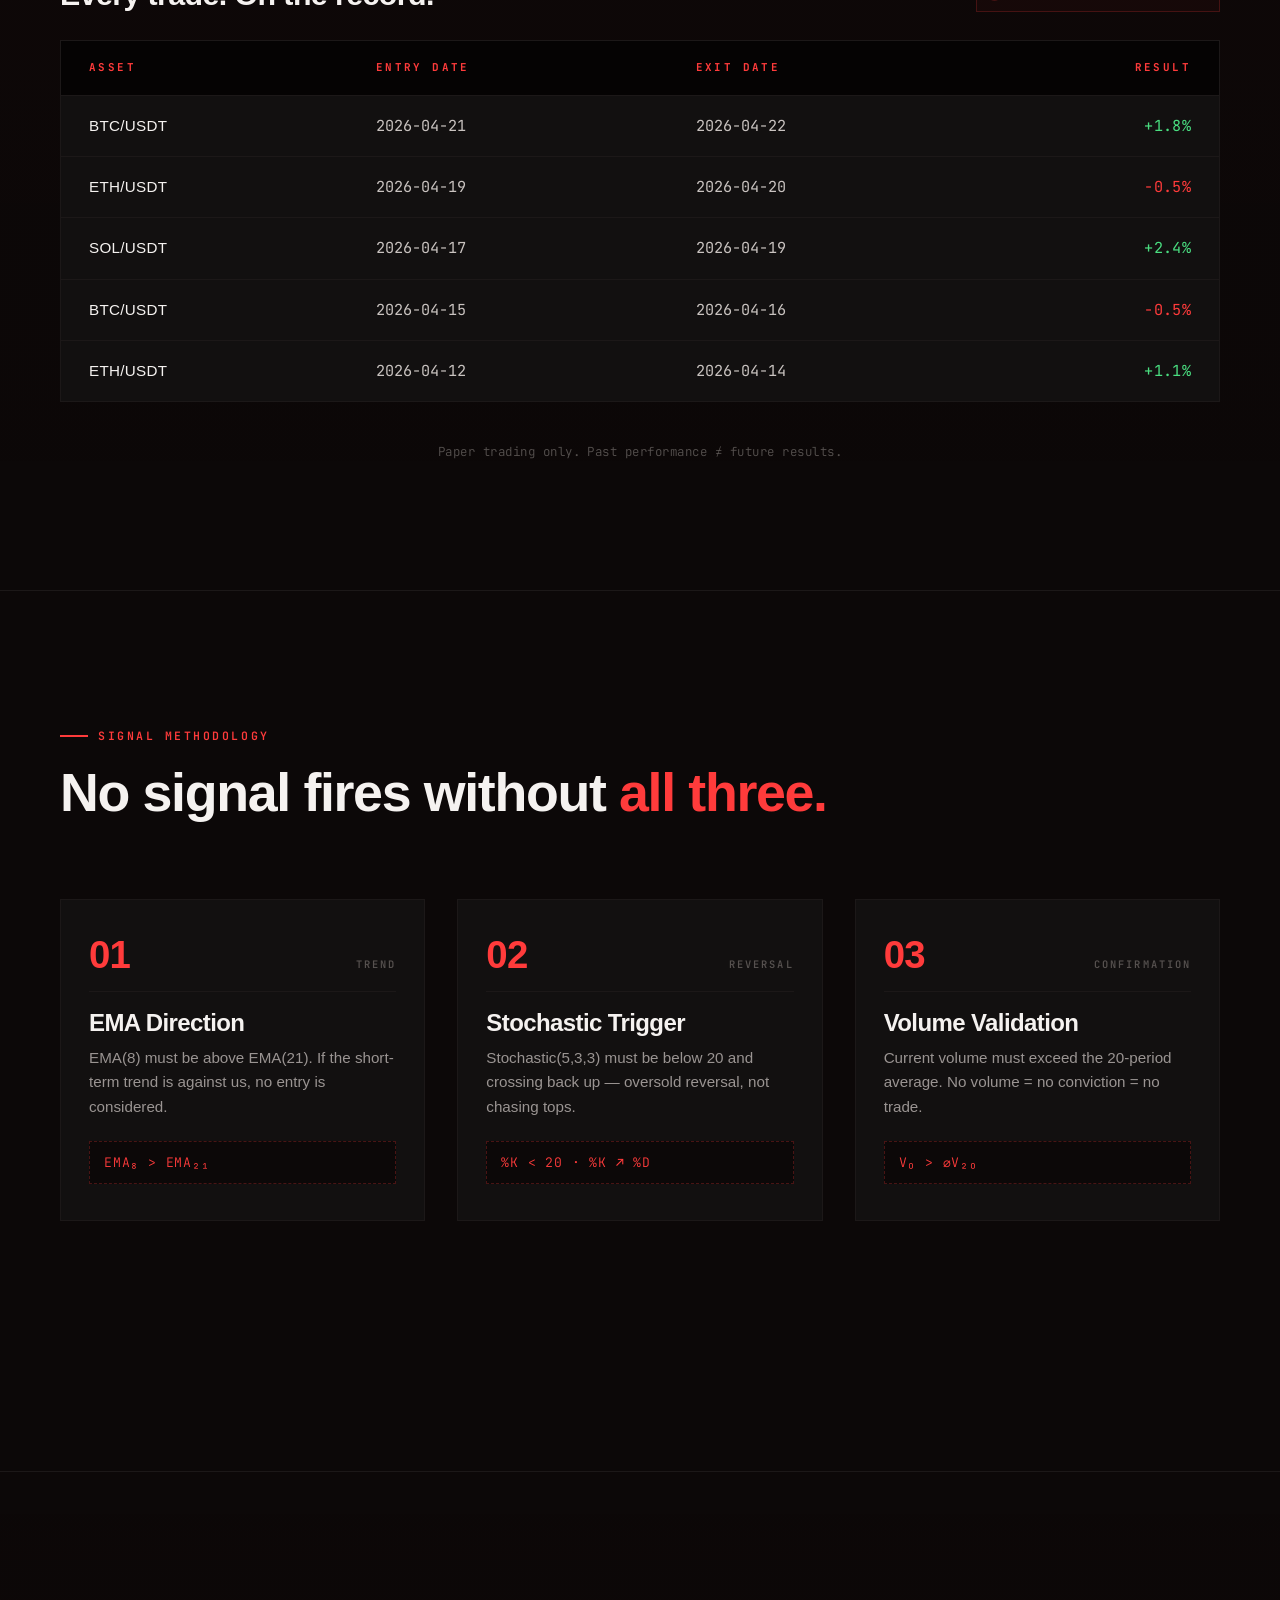
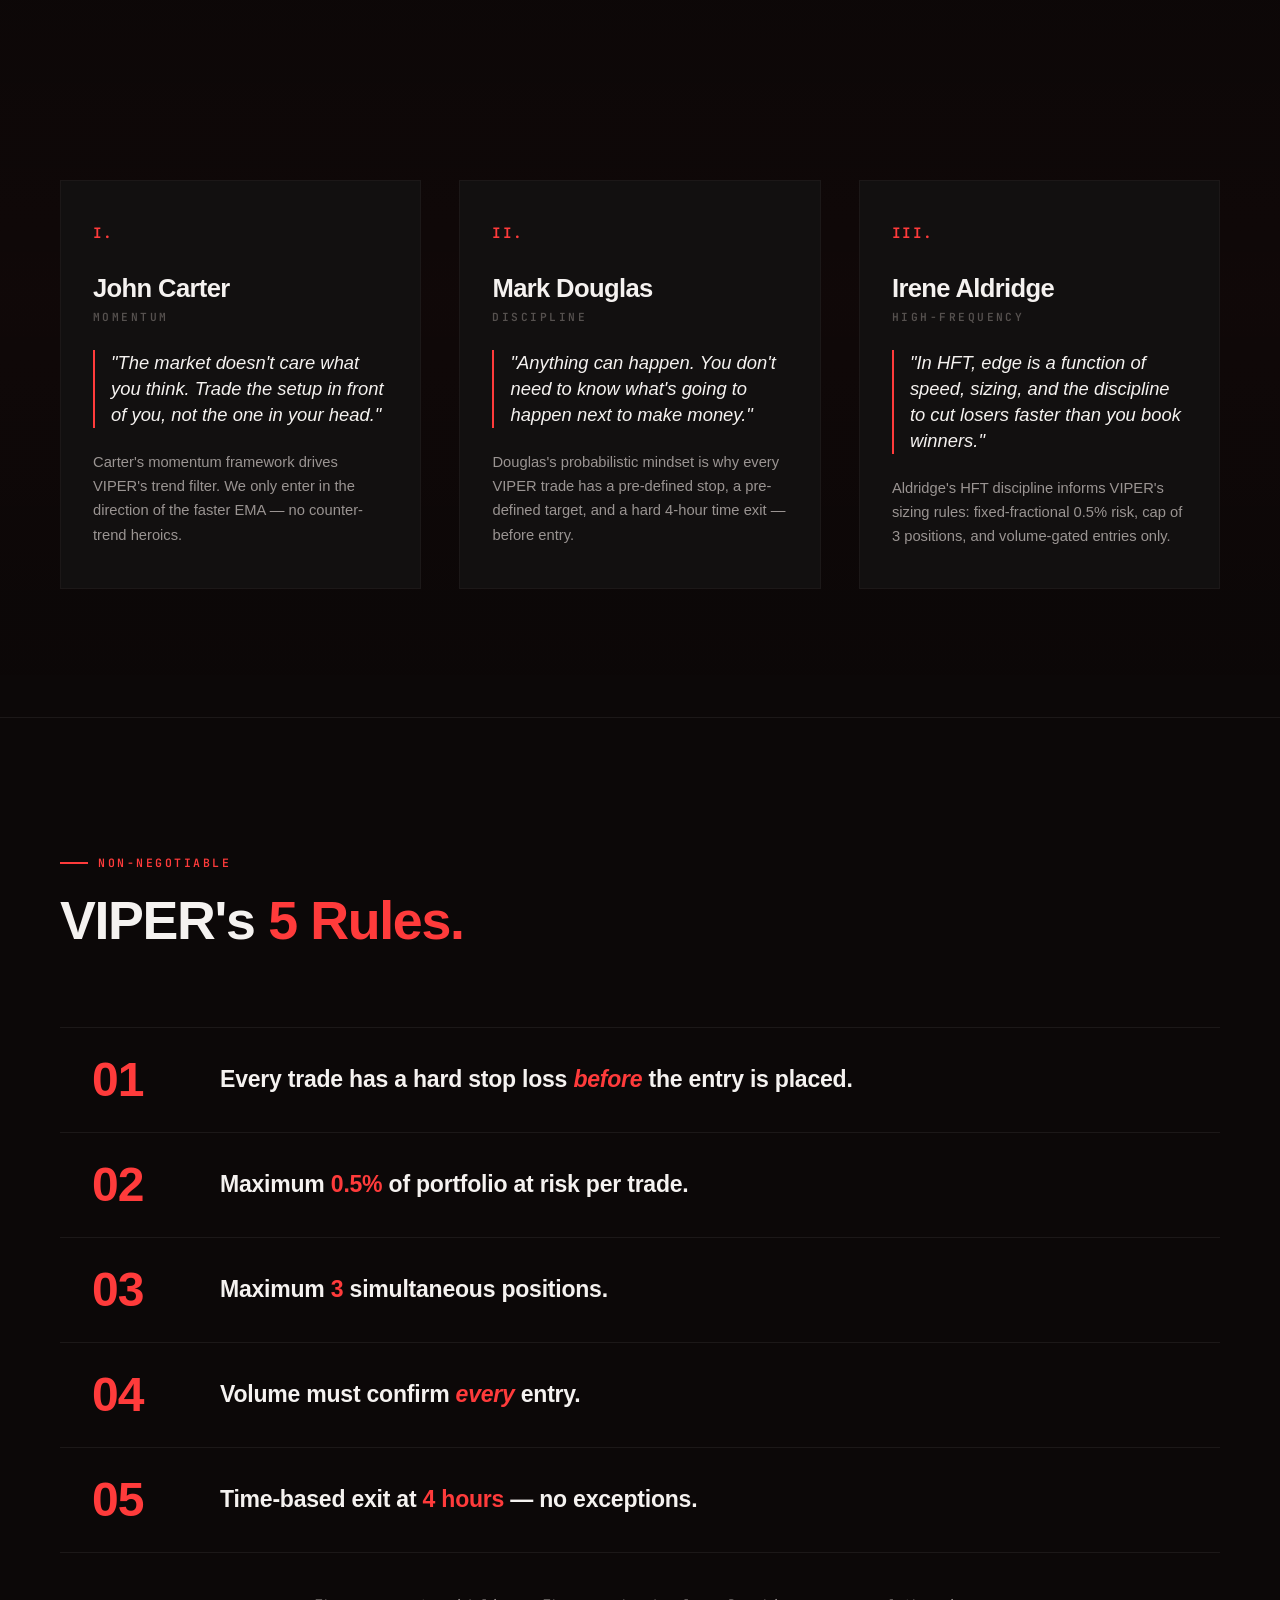
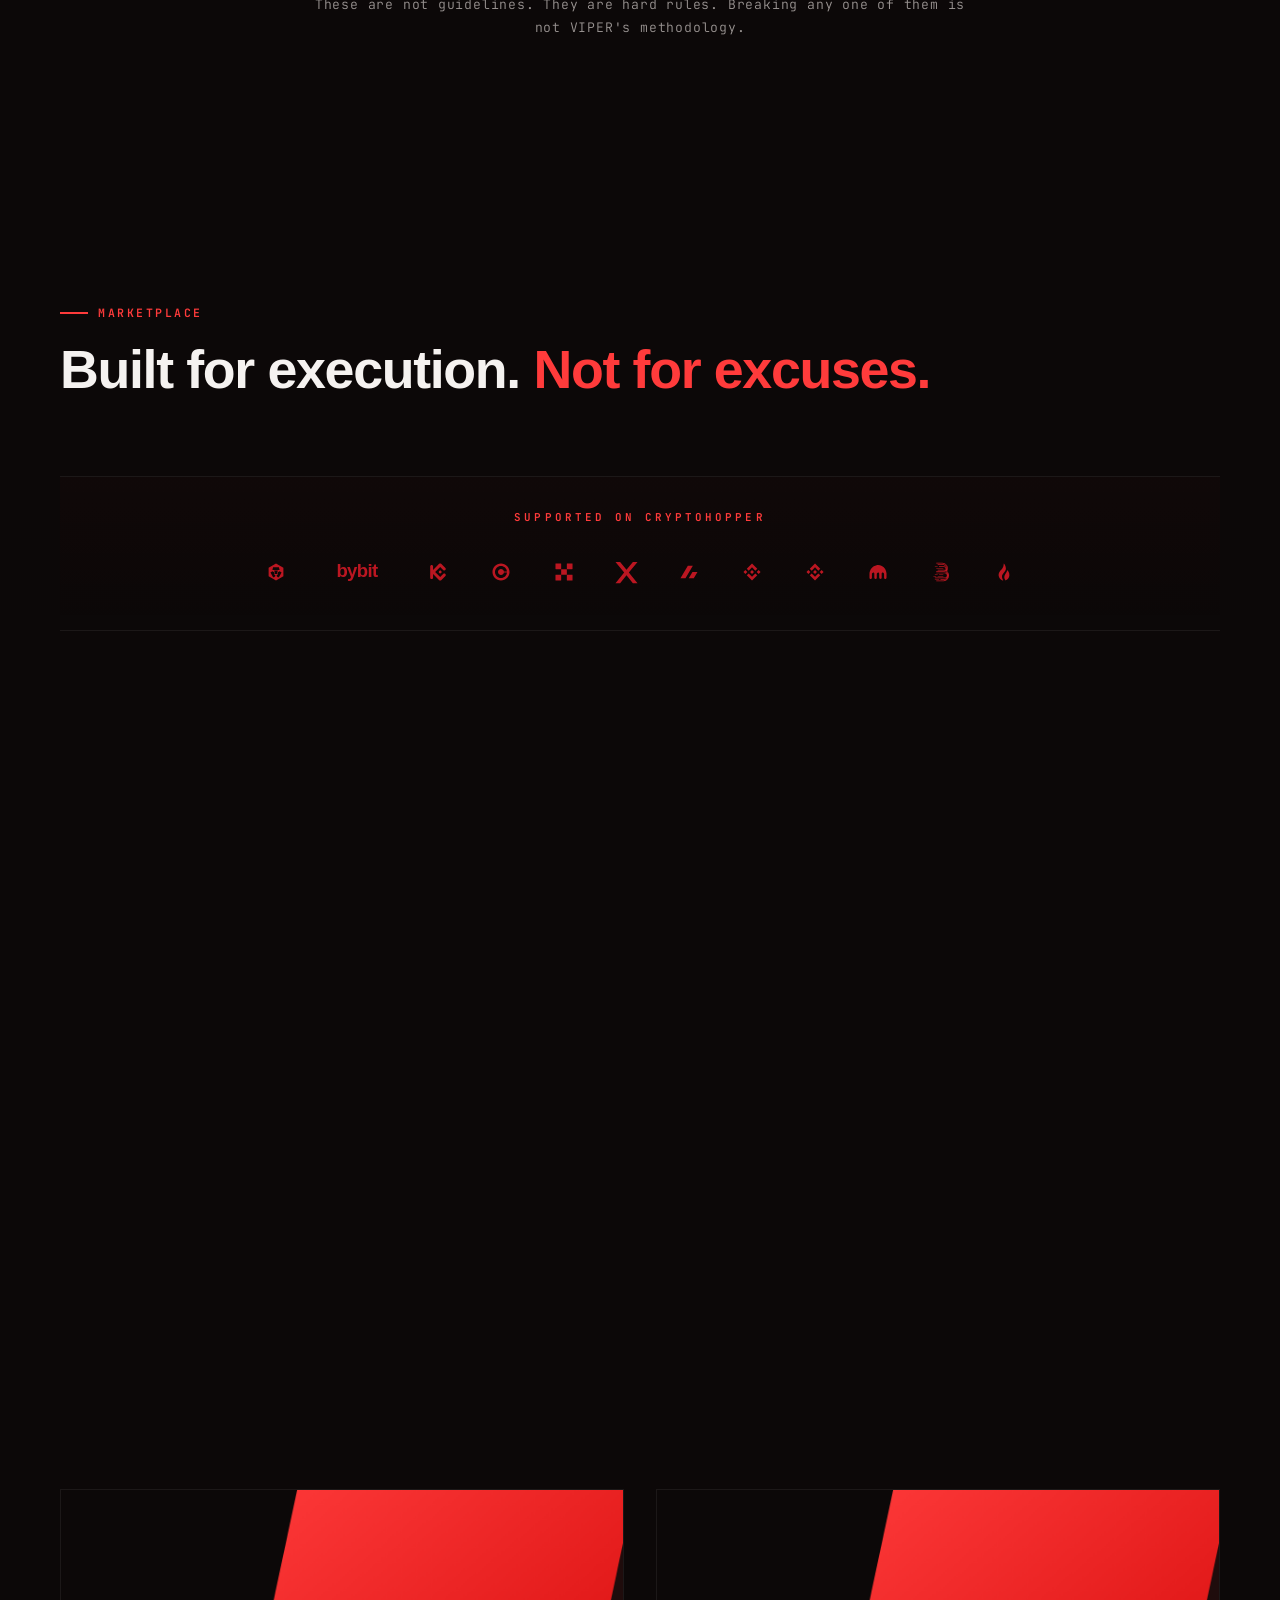
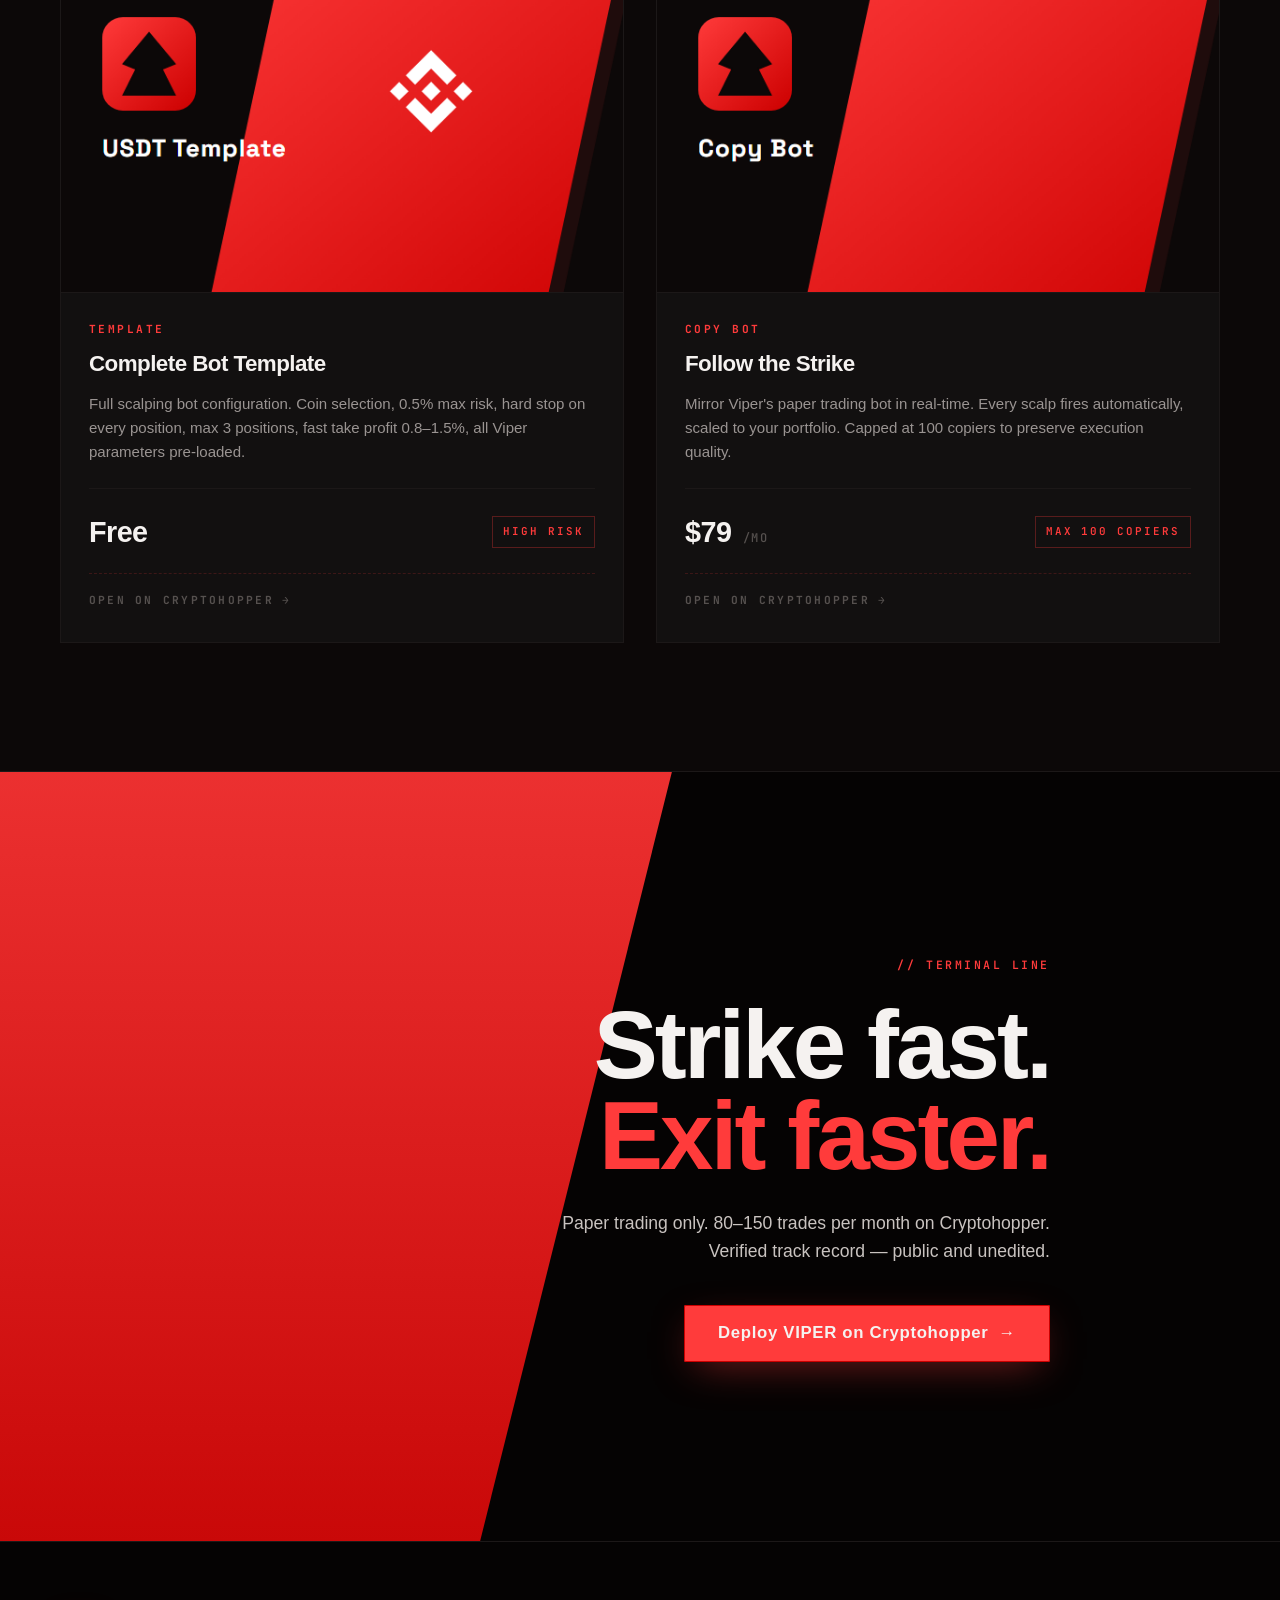
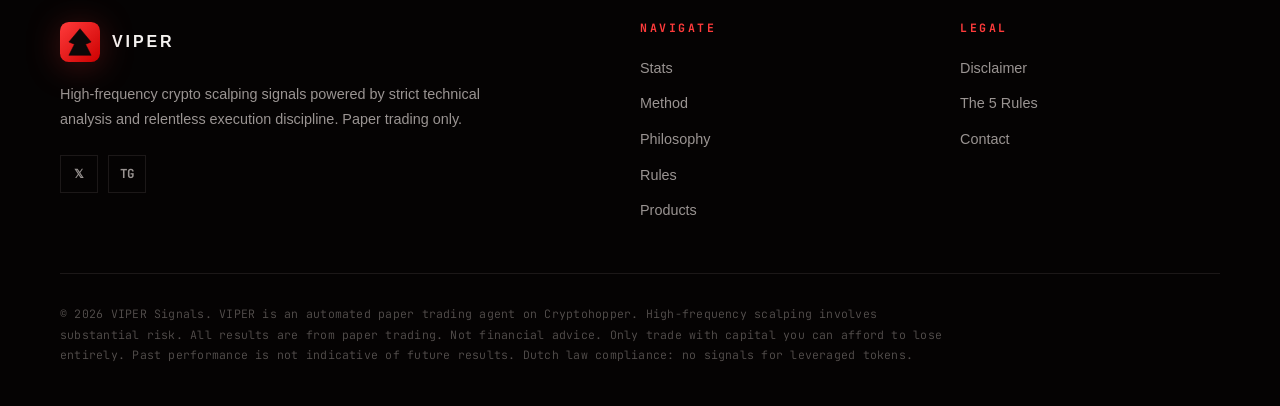
==== commit 2b1b72c3: "Redesign landing page with brutalist dark-red aesthetic - Replace logo with new rounded-tile SVG acr" ====
--- a/index.html
+++ b/index.html
@@ -7,42 +7,61 @@
   <meta name="description" content="High-frequency scalping on 1m–15m timeframes. 80–150 signals per month. Tight entries. Tight stops. Fast exits. Paper trading only.">
   <meta name="theme-color" content="#0c0808">
 
+  <link rel="icon" type="image/png" href="assets/viper-logo.png">
+
   <!-- Open Graph -->
   <meta property="og:title" content="VIPER — High-Frequency Crypto Scalping">
   <meta property="og:description" content="Strike fast. Exit faster. 80–150 scalp signals per month on Cryptohopper.">
   <meta property="og:type" content="website">
   <meta property="og:url" content="https://viper-signals.io">
+  <meta property="og:image" content="assets/viper-logo.png">
 
   <!-- Fonts -->
   <link rel="preconnect" href="https://fonts.googleapis.com">
   <link rel="preconnect" href="https://fonts.gstatic.com" crossorigin>
-  <link href="https://fonts.googleapis.com/css2?family=JetBrains+Mono:wght@400;500;700&family=Space+Grotesk:wght@300;400;500;600;700&display=swap" rel="stylesheet">
+  <link href="https://fonts.googleapis.com/css2?family=JetBrains+Mono:wght@400;500;600;700&family=Archivo:wght@400;600;700;800;900&family=Archivo+Narrow:wght@400;500;600;700&display=swap" rel="stylesheet">
 
   <!-- Styles -->
   <link rel="stylesheet" href="css/style.css">
 </head>
 <body>
 
+  <!-- ═══ LOGO SYMBOL (defined once, reused everywhere) ═══ -->
+  <svg width="0" height="0" style="position:absolute" aria-hidden="true">
+    <defs>
+      <linearGradient id="viperGrad" x1="0%" y1="0%" x2="100%" y2="100%">
+        <stop offset="0%" stop-color="#ff3b3b"/>
+        <stop offset="100%" stop-color="#cc0000"/>
+      </linearGradient>
+      <symbol id="viper-mark" viewBox="0 0 200 200">
+        <rect width="200" height="200" rx="44" fill="url(#viperGrad)"/>
+        <g transform="translate(100,100) scale(5.55) translate(-18,-18)">
+          <path d="M8 18L18 6l10 12-5 2 5 10H8l5-10-5-2z" fill="#0c0808" stroke="#0c0808" stroke-width="0.5"/>
+        </g>
+      </symbol>
+    </defs>
+  </svg>
+
+  <!-- ═══ GRID BACKDROP ═══ -->
+  <div class="grid-backdrop" aria-hidden="true"></div>
+
   <!-- ═══ NAVIGATION ═══ -->
   <nav class="nav">
     <div class="nav-inner">
-      <a href="/" class="nav-logo">
-        <span class="logo-icon">
-          <svg viewBox="0 0 36 36" fill="none" xmlns="http://www.w3.org/2000/svg">
-            <path d="M18 2L8 18L16 16L14 34L28 14L20 17L18 2Z" fill="#ff3b3b"/>
-          </svg>
+      <a href="index.html" class="nav-logo">
+        <span class="logo-tile">
+          <svg width="32" height="32"><use href="#viper-mark"/></svg>
         </span>
-        <span>Viper</span>
+        <span class="logo-word">VIPER</span>
       </a>
 
       <ul class="nav-links">
         <li><a href="#stats">Stats</a></li>
         <li><a href="#method">Method</a></li>
+        <li><a href="#philosophy">Philosophy</a></li>
         <li><a href="#rules">Rules</a></li>
         <li><a href="#products">Products</a></li>
-        <li><a href="rules.html">The 5 Rules</a></li>
-        <li><a href="disclaimer.html">Disclaimer</a></li>
-        <li><a href="#products" class="nav-cta">Get Started</a></li>
+        <li><a href="#products" class="nav-cta">Get Started →</a></li>
       </ul>
 
       <button class="nav-toggle" aria-label="Toggle navigation">
@@ -55,68 +74,154 @@
 
   <!-- ═══ HERO ═══ -->
   <section class="hero" id="hero">
-    <div class="container">
+    <div class="hero-slab" aria-hidden="true"></div>
+    <div class="hero-slab-shadow" aria-hidden="true"></div>
+    <div class="hero-sticker">
+      <span>AI SCALPING BOT</span>
+    </div>
+
+    <div class="container hero-container">
       <div class="hero-content">
-        <div class="hero-badge">
-          <span class="pulse"></span>
-          Paper Trading · Verified Track Record
-        </div>
-
-        <h1>
-          High-Frequency Crypto Scalping.<br>
-          <span class="line-accent">Every Trade Has a Stop. Always.</span>
-        </h1>
+        <div class="hero-wordmark">
+          <span class="logo-tile logo-tile-lg">
+            <svg width="88" height="88"><use href="#viper-mark"/></svg>
+          </span>
+          <h1 class="wordmark">VIPER</h1>
+        </div>
+
+        <p class="hero-tag mono">STRIKE FAST. EXIT FASTER.</p>
 
         <p class="hero-sub">
-          VIPER fires 80–150 crypto scalp signals per month on 5m–15m timeframes.
-          Tight entries. Tight stops. Fast exits. All on Cryptohopper.<br>
-          Verified paper trading track record — public and unedited.
+          AI-powered crypto scalping on 1m–15m timeframes.
+          Momentum-driven entries. Disciplined risk control. Relentless execution.
+          <span class="text-grey">80–150 trades per month across BTC, ETH, and high-volume altcoins.</span>
         </p>
 
         <div class="hero-ctas">
           <a href="#stats" class="btn btn-primary">
-            See the Live Trade Log <span class="arrow">&rarr;</span>
-          </a>
-          <a href="#products" class="btn btn-secondary">
-            View Products on Cryptohopper
-          </a>
-        </div>
-
-        <p class="hero-disclaimer">
-          Paper trading only. High risk. Not financial advice. Experienced traders only.
-        </p>
-      </div>
+            <span>See the Live Trade Log</span>
+            <span class="arrow">→</span>
+          </a>
+          <a href="#products" class="btn btn-ghost">
+            View Products →
+          </a>
+        </div>
+
+        <div class="hero-inspired">
+          <span class="inspired-label mono">INSPIRED BY</span>
+          <div class="inspired-names">
+            <span><strong>John Carter</strong> — Momentum</span>
+            <span class="dot">·</span>
+            <span><strong>Mark Douglas</strong> — Discipline</span>
+            <span class="dot">·</span>
+            <span><strong>Irene Aldridge</strong> — HFT</span>
+          </div>
+        </div>
+      </div>
+    </div>
+
+    <div class="hero-footer mono">
+      <span>01 · STRIKE FAST</span>
+      <span class="hero-footer-dash">—</span>
+      <span>02 · EXIT FASTER</span>
+      <span class="hero-footer-dash">—</span>
+      <span>03 · EVERY TRADE HAS A STOP</span>
     </div>
   </section>
 
   <!-- ═══ STATS ═══ -->
   <section class="stats" id="stats">
     <div class="container">
-      <span class="section-label fade-in">Operational Parameters</span>
-      <h2 class="fade-in">The stats. Unfiltered.</h2>
-
-      <div class="stats-grid stagger-children">
+      <div class="section-head">
+        <span class="section-label fade-in"><span class="label-bar"></span> LIVE TRACK RECORD</span>
+        <h2 class="fade-in">The stats. <span class="text-red">Unfiltered.</span></h2>
+      </div>
+
+      <div class="stats-grid">
         <div class="stat-block fade-in">
-          <div class="stat-number" data-target="80–150">80–150</div>
-          <div class="stat-label">Signals per month</div>
+          <span class="stat-index mono">001</span>
+          <div class="stat-number" data-target="247" data-metric="total_trades">247</div>
+          <div class="stat-label">Total Trades</div>
+          <div class="stat-meta mono">SINCE INCEPTION</div>
         </div>
         <div class="stat-block fade-in">
-          <div class="stat-number" data-target="0.5" data-suffix="%">0.5%</div>
-          <div class="stat-label">Max risk per scalp</div>
+          <span class="stat-index mono">002</span>
+          <div class="stat-number" data-target="68" data-suffix="%" data-metric="win_rate">68%</div>
+          <div class="stat-label">Win Rate</div>
+          <div class="stat-meta mono">CLOSED TRADES</div>
         </div>
         <div class="stat-block fade-in">
-          <div class="stat-number" data-target="4" data-prefix="<" data-suffix=" hrs">&lt;4 hrs</div>
-          <div class="stat-label">Max hold time</div>
+          <span class="stat-index mono">003</span>
+          <div class="stat-number" data-target="2.4" data-suffix="d" data-metric="avg_hold">2.4d</div>
+          <div class="stat-label">Avg Hold Time</div>
+          <div class="stat-meta mono">PAPER SPOT</div>
         </div>
         <div class="stat-block fade-in">
-          <div class="stat-number" data-target="3">3</div>
-          <div class="stat-label">Max simultaneous positions</div>
-        </div>
+          <span class="stat-index mono">004</span>
+          <div class="stat-number" data-target="14" data-suffix=" wks" data-metric="track_weeks">14 wks</div>
+          <div class="stat-label">Track Record</div>
+          <div class="stat-meta mono">CONTINUOUS</div>
+        </div>
+      </div>
+
+      <div class="trades-header fade-in">
+        <div>
+          <span class="section-label"><span class="label-bar"></span> RECENT PAPER SPOT TRADES</span>
+          <h3 class="trades-title">Every trade. On the record.</h3>
+        </div>
+        <div class="trades-meta mono">
+          <span class="live-dot"></span>
+          AUTO-UPDATES FROM API
+        </div>
+      </div>
+
+      <div class="trades-table-wrap fade-in" data-metric="recent_trades">
+        <table class="trades-table">
+          <thead>
+            <tr>
+              <th>Asset</th>
+              <th>Entry Date</th>
+              <th>Exit Date</th>
+              <th class="align-right">Result</th>
+            </tr>
+          </thead>
+          <tbody>
+            <tr>
+              <td class="trade-asset">BTC/USDT</td>
+              <td class="mono">2026-04-21</td>
+              <td class="mono">2026-04-22</td>
+              <td class="trade-result trade-win mono align-right">+1.8%</td>
+            </tr>
+            <tr>
+              <td class="trade-asset">ETH/USDT</td>
+              <td class="mono">2026-04-19</td>
+              <td class="mono">2026-04-20</td>
+              <td class="trade-result trade-loss mono align-right">−0.5%</td>
+            </tr>
+            <tr>
+              <td class="trade-asset">SOL/USDT</td>
+              <td class="mono">2026-04-17</td>
+              <td class="mono">2026-04-19</td>
+              <td class="trade-result trade-win mono align-right">+2.4%</td>
+            </tr>
+            <tr>
+              <td class="trade-asset">BTC/USDT</td>
+              <td class="mono">2026-04-15</td>
+              <td class="mono">2026-04-16</td>
+              <td class="trade-result trade-loss mono align-right">−0.5%</td>
+            </tr>
+            <tr>
+              <td class="trade-asset">ETH/USDT</td>
+              <td class="mono">2026-04-12</td>
+              <td class="mono">2026-04-14</td>
+              <td class="trade-result trade-win mono align-right">+1.1%</td>
+            </tr>
+          </tbody>
+        </table>
       </div>
 
       <p class="stats-disclaimer fade-in">
-        These are operational parameters — not performance guarantees.<br>
-        All results from paper trading. Past performance ≠ future results.
+        Paper trading only. Past performance ≠ future results.
       </p>
     </div>
   </section>
@@ -124,42 +229,113 @@
   <!-- ═══ METHOD ═══ -->
   <section class="method" id="method">
     <div class="container">
-      <span class="section-label fade-in">Signal Methodology</span>
-      <h2 class="fade-in">No signal fires without all three.</h2>
-
-      <div class="method-grid stagger-children">
+      <div class="section-head">
+        <span class="section-label fade-in"><span class="label-bar"></span> SIGNAL METHODOLOGY</span>
+        <h2 class="fade-in">No signal fires without <span class="text-red">all three.</span></h2>
+      </div>
+
+      <div class="method-grid">
         <div class="method-card fade-in">
-          <div class="method-number">01</div>
+          <div class="method-head">
+            <span class="method-num">01</span>
+            <span class="method-kind mono">TREND</span>
+          </div>
           <h3>EMA Direction</h3>
           <p>
-            EMA(8) must be above EMA(21).
-            If trend is against us, no buy.
+            EMA(8) must be above EMA(21). If the short-term trend
+            is against us, no entry is considered.
           </p>
+          <div class="method-formula mono">EMA₈ &gt; EMA₂₁</div>
         </div>
         <div class="method-card fade-in">
-          <div class="method-number">02</div>
-          <h3>Stochastic Reversal</h3>
+          <div class="method-head">
+            <span class="method-num">02</span>
+            <span class="method-kind mono">REVERSAL</span>
+          </div>
+          <h3>Stochastic Trigger</h3>
           <p>
-            Stochastic(5,3,3) must be below 20
-            and crossing back up. Oversold reversal.
+            Stochastic(5,3,3) must be below 20 and crossing back
+            up — oversold reversal, not chasing tops.
           </p>
+          <div class="method-formula mono">%K &lt; 20 · %K ↗ %D</div>
         </div>
         <div class="method-card fade-in">
-          <div class="method-number">03</div>
-          <h3>Volume Confirmation</h3>
+          <div class="method-head">
+            <span class="method-num">03</span>
+            <span class="method-kind mono">CONFIRMATION</span>
+          </div>
+          <h3>Volume Validation</h3>
           <p>
-            Volume must exceed 20-period average.
+            Current volume must exceed the 20-period average.
             No volume = no conviction = no trade.
           </p>
+          <div class="method-formula mono">V₀ &gt; ⌀V₂₀</div>
         </div>
       </div>
 
       <div class="method-body fade-in">
         <p>
-          All three conditions must be true simultaneously. If one is missing, the signal
-          is suppressed. This strict filtering reduces noise at the cost of frequency —
-          and we're fine with that. Quality over quantity, even in scalping.
+          All three conditions must be true simultaneously. If one is missing,
+          the signal is suppressed. Strict filtering reduces noise at the cost
+          of frequency — and we're fine with that. Quality over quantity.
         </p>
+      </div>
+    </div>
+  </section>
+
+  <!-- ═══ PHILOSOPHY ═══ -->
+  <section class="philosophy" id="philosophy">
+    <div class="container">
+      <div class="section-head">
+        <span class="section-label fade-in"><span class="label-bar"></span> INSPIRED BY</span>
+        <h2 class="fade-in">Three voices. <span class="text-red">One discipline.</span></h2>
+      </div>
+
+      <div class="philosophy-grid">
+        <article class="philosophy-card fade-in">
+          <div class="phil-num mono">I.</div>
+          <h3>John Carter</h3>
+          <div class="phil-kind mono">MOMENTUM</div>
+          <blockquote>
+            "The market doesn't care what you think. Trade the setup
+            in front of you, not the one in your head."
+          </blockquote>
+          <p>
+            Carter's momentum framework drives VIPER's trend filter.
+            We only enter in the direction of the faster EMA — no
+            counter-trend heroics.
+          </p>
+        </article>
+
+        <article class="philosophy-card fade-in">
+          <div class="phil-num mono">II.</div>
+          <h3>Mark Douglas</h3>
+          <div class="phil-kind mono">DISCIPLINE</div>
+          <blockquote>
+            "Anything can happen. You don't need to know what's going
+            to happen next to make money."
+          </blockquote>
+          <p>
+            Douglas's probabilistic mindset is why every VIPER trade
+            has a pre-defined stop, a pre-defined target, and a
+            hard 4-hour time exit — before entry.
+          </p>
+        </article>
+
+        <article class="philosophy-card fade-in">
+          <div class="phil-num mono">III.</div>
+          <h3>Irene Aldridge</h3>
+          <div class="phil-kind mono">HIGH-FREQUENCY</div>
+          <blockquote>
+            "In HFT, edge is a function of speed, sizing, and the
+            discipline to cut losers faster than you book winners."
+          </blockquote>
+          <p>
+            Aldridge's HFT discipline informs VIPER's sizing rules:
+            fixed-fractional 0.5% risk, cap of 3 positions, and
+            volume-gated entries only.
+          </p>
+        </article>
       </div>
     </div>
   </section>
@@ -167,124 +343,196 @@
   <!-- ═══ RULES ═══ -->
   <section class="rules" id="rules">
     <div class="container">
-      <span class="section-label fade-in">Non-Negotiable</span>
-      <h2 class="fade-in">VIPER's 5 Rules</h2>
-
-      <div class="rules-list stagger-children">
-        <div class="rule-item fade-in">
-          <div class="rule-number-col">
-            <span class="rule-num">01</span>
-          </div>
-          <div class="rule-content">
-            <p>Every trade has a hard stop loss before the entry is placed.</p>
-          </div>
-        </div>
-        <div class="rule-item fade-in">
-          <div class="rule-number-col">
-            <span class="rule-num">02</span>
-          </div>
-          <div class="rule-content">
-            <p>Maximum 0.5% of portfolio at risk per trade.</p>
-          </div>
-        </div>
-        <div class="rule-item fade-in">
-          <div class="rule-number-col">
-            <span class="rule-num">03</span>
-          </div>
-          <div class="rule-content">
-            <p>Maximum 3 simultaneous positions.</p>
-          </div>
-        </div>
-        <div class="rule-item fade-in">
-          <div class="rule-number-col">
-            <span class="rule-num">04</span>
-          </div>
-          <div class="rule-content">
-            <p>Volume must confirm every entry.</p>
-          </div>
-        </div>
-        <div class="rule-item fade-in">
-          <div class="rule-number-col">
-            <span class="rule-num">05</span>
-          </div>
-          <div class="rule-content">
-            <p>Time-based exit at 4 hours — no exceptions.</p>
-          </div>
-        </div>
-      </div>
-
-      <div class="rules-footer fade-in">
-        These are not guidelines. They are hard rules.<br>
+      <div class="section-head">
+        <span class="section-label fade-in"><span class="label-bar"></span> NON-NEGOTIABLE</span>
+        <h2 class="fade-in">VIPER's <span class="text-red">5 Rules.</span></h2>
+      </div>
+
+      <div class="rules-list">
+        <a href="rules.html#rule-1" class="rule-item fade-in">
+          <span class="rule-num mono">01</span>
+          <span class="rule-text">Every trade has a hard stop loss <span class="rule-before">before</span> the entry is placed.</span>
+          <span class="rule-go mono">READ →</span>
+        </a>
+        <a href="rules.html#rule-2" class="rule-item fade-in">
+          <span class="rule-num mono">02</span>
+          <span class="rule-text">Maximum <span class="text-red">0.5%</span> of portfolio at risk per trade.</span>
+          <span class="rule-go mono">READ →</span>
+        </a>
+        <a href="rules.html#rule-3" class="rule-item fade-in">
+          <span class="rule-num mono">03</span>
+          <span class="rule-text">Maximum <span class="text-red">3</span> simultaneous positions.</span>
+          <span class="rule-go mono">READ →</span>
+        </a>
+        <a href="rules.html#rule-4" class="rule-item fade-in">
+          <span class="rule-num mono">04</span>
+          <span class="rule-text">Volume must confirm <span class="rule-before">every</span> entry.</span>
+          <span class="rule-go mono">READ →</span>
+        </a>
+        <a href="rules.html#rule-5" class="rule-item fade-in">
+          <span class="rule-num mono">05</span>
+          <span class="rule-text">Time-based exit at <span class="text-red">4 hours</span> — no exceptions.</span>
+          <span class="rule-go mono">READ →</span>
+        </a>
+      </div>
+
+      <p class="rules-footer fade-in">
+        These are not guidelines. They are hard rules.
         Breaking any one of them is not VIPER's methodology.
-      </div>
+      </p>
     </div>
   </section>
 
   <!-- ═══ PRODUCTS ═══ -->
   <section class="products" id="products">
     <div class="container">
-      <span class="section-label fade-in">Marketplace</span>
-      <h2 class="fade-in">Built for execution. Not for excuses.</h2>
-
-      <div class="products-grid stagger-children">
-
-        <!-- Signals -->
-        <div class="product-card fade-in">
-          <div class="product-type">Signals</div>
-          <h3>VIPER Signals — High-Frequency Scalp Alerts</h3>
-          <p>
-            Real-time buy and sell signals from Viper's 5m and 15m scalping system. Each signal
-            includes entry zone, hard stop loss level, and take profit target. 80–150 signals per month.
-          </p>
-          <div class="product-footer">
-            <div class="product-price">$49 <span>/mo</span></div>
-            <span class="product-badge">High Risk</span>
-          </div>
-        </div>
-
-        <!-- Strategy -->
-        <div class="product-card fade-in">
-          <div class="product-type">Strategy</div>
-          <h3>VIPER Strategy — 5m Scalp Stack</h3>
-          <p>
-            Strategy Builder configuration optimized for 5-minute scalping. Uses EMA(8/21) crossover,
-            Stochastic(5,3,3) for reversals, and Williams %R(8) as secondary confirmation.
-          </p>
-          <div class="product-footer">
-            <div class="product-price">$29 <span>/mo</span></div>
-            <span class="product-badge">High Risk</span>
-          </div>
-        </div>
-
-        <!-- Template -->
-        <div class="product-card fade-in">
-          <div class="product-type">Template</div>
-          <h3>VIPER Complete Hopper Template</h3>
-          <p>
-            Full scalping bot configuration for aggressive traders. Includes coin selection, 0.5% max risk,
-            hard stop loss, max 3 positions, fast take profit at 0.8–1.5%, and all Viper parameters pre-loaded.
-          </p>
-          <div class="product-footer">
-            <div class="product-price">$39 <span>one-time</span></div>
-            <span class="product-badge">High Risk</span>
-          </div>
-        </div>
-
-        <!-- Copy Bot -->
-        <div class="product-card fade-in">
-          <div class="product-type">Copy Bot</div>
-          <h3>VIPER Copy Bot — Follow the Strike</h3>
-          <p>
-            Mirror Viper's paper trading hopper in real-time. Every scalp trade fires automatically,
-            scaled to your portfolio size. 80–150 trades per month. Capped at 100 copiers.
-          </p>
-          <div class="product-footer">
-            <div class="product-price">$79 <span>/mo</span></div>
-            <span class="product-badge">Max 100 Copiers</span>
-          </div>
-        </div>
-
-      </div>
+      <div class="section-head">
+        <span class="section-label fade-in"><span class="label-bar"></span> MARKETPLACE</span>
+        <h2 class="fade-in">Built for execution. <span class="text-red">Not for excuses.</span></h2>
+      </div>
+
+      <div class="exchanges-strip fade-in">
+        <span class="exchanges-label mono">SUPPORTED ON CRYPTOHOPPER</span>
+        <div class="exchanges-row">
+          <a class="xchg-link" href="https://crypto.com/exch/4pv7m446qs" target="_blank" rel="noopener" aria-label="Sign up on Crypto.com">
+            <img class="xchg" src="assets/exchanges/cryptocom.svg" alt="Crypto.com" loading="lazy">
+          </a>
+          <a class="xchg-link" href="https://www.bybit.com/en/register" target="_blank" rel="noopener" aria-label="Sign up on Bybit">
+            <img class="xchg xchg-wide" src="assets/exchanges/bybit.svg" alt="Bybit" loading="lazy">
+          </a>
+          <a class="xchg-link" href="https://www.kucoin.com/r/af/s7ywae" target="_blank" rel="noopener" aria-label="Sign up on KuCoin">
+            <img class="xchg" src="assets/exchanges/kucoin.svg" alt="KuCoin" loading="lazy">
+          </a>
+          <a class="xchg-link" href="https://coinbase-consumer.sjv.io/anKdgR" target="_blank" rel="noopener" aria-label="Sign up on Coinbase">
+            <img class="xchg" src="assets/exchanges/coinbase.svg" alt="Coinbase" loading="lazy">
+          </a>
+          <a class="xchg-link" href="https://www.okx.com/join/1850952" target="_blank" rel="noopener" aria-label="Sign up on OKX">
+            <img class="xchg" src="assets/exchanges/okx.svg" alt="OKX" loading="lazy">
+          </a>
+          <a class="xchg-link" href="https://bingx.com/invite/AAAR94" target="_blank" rel="noopener" aria-label="Sign up on BingX">
+            <img class="xchg" src="assets/exchanges/bingx.svg" alt="BingX" loading="lazy">
+          </a>
+          <a class="xchg-link" href="https://bitvavo.com/en/affiliate/cryptohopper" target="_blank" rel="noopener" aria-label="Sign up on Bitvavo">
+            <img class="xchg" src="assets/exchanges/bitvavo.svg" alt="Bitvavo" loading="lazy">
+          </a>
+          <a class="xchg-link" href="https://www.binance.com/en/register?ref=P6CD65KX" target="_blank" rel="noopener" aria-label="Sign up on Binance">
+            <img class="xchg" src="assets/exchanges/binance.svg" alt="Binance" loading="lazy">
+          </a>
+          <a class="xchg-link" href="https://www.binance.us/" target="_blank" rel="noopener" aria-label="Sign up on Binance US">
+            <img class="xchg" src="assets/exchanges/binanceus.svg" alt="Binance US" loading="lazy">
+          </a>
+          <a class="xchg-link" href="https://kraken.pxf.io/LXGyW0" target="_blank" rel="noopener" aria-label="Sign up on Kraken">
+            <img class="xchg" src="assets/exchanges/kraken.svg" alt="Kraken" loading="lazy">
+          </a>
+          <a class="xchg-link" href="https://www.bitmart.com/register-referral/en?r=VuEYv4" target="_blank" rel="noopener" aria-label="Sign up on BitMart">
+            <img class="xchg" src="assets/exchanges/bitmart.svg" alt="BitMart" loading="lazy">
+          </a>
+          <a class="xchg-link" href="https://www.htx.co.zw/invite/en-us/1h?invite_code=9cqt3" target="_blank" rel="noopener" aria-label="Sign up on HTX">
+            <img class="xchg" src="assets/exchanges/htx.svg" alt="HTX" loading="lazy">
+          </a>
+        </div>
+      </div>
+
+      <div class="products-grid">
+
+        <a class="product-card fade-in" href="https://www.cryptohopper.com/signaller?signaller_id=742" target="_blank" rel="noopener">
+          <div class="product-thumb">
+            <img src="assets/signals.png" alt="VIPER Signals thumbnail" loading="lazy">
+          </div>
+          <div class="product-body">
+            <div class="product-type mono">SIGNALS</div>
+            <h3>High-Frequency Scalp Alerts</h3>
+            <p>
+              Real-time buy and sell signals from Viper's 5m and 15m scalping system.
+              Each signal includes entry zone, hard stop, and take profit target.
+              80–150 signals per month.
+            </p>
+            <div class="product-footer">
+              <div class="product-price">$49 <span>/mo</span></div>
+              <span class="product-badge">High Risk</span>
+            </div>
+            <span class="product-cta mono">OPEN ON CRYPTOHOPPER <span class="arrow">→</span></span>
+          </div>
+        </a>
+
+        <article class="product-card product-card-soon fade-in">
+          <div class="product-thumb">
+            <img src="assets/strategy.png" alt="VIPER Strategy thumbnail" loading="lazy">
+          </div>
+          <div class="product-body">
+            <div class="product-type mono">STRATEGY</div>
+            <h3>5m Scalp Stack</h3>
+            <p>
+              Strategy Builder configuration tuned for 5-minute scalping. EMA(8/21)
+              crossover, Stochastic(5,3,3) reversals, Williams %R(8) confirmation.
+            </p>
+            <div class="product-footer">
+              <div class="product-price product-price-soon">Coming soon</div>
+              <span class="product-badge">High Risk</span>
+            </div>
+          </div>
+        </article>
+
+        <a class="product-card fade-in" href="https://www.cryptohopper.com/marketplace/search?q=Viper&category%5B%5D=templates" target="_blank" rel="noopener">
+          <div class="product-thumb">
+            <img src="assets/template.png" alt="VIPER Template thumbnail" loading="lazy">
+          </div>
+          <div class="product-body">
+            <div class="product-type mono">TEMPLATE</div>
+            <h3>Complete Bot Template</h3>
+            <p>
+              Full scalping bot configuration. Coin selection, 0.5% max risk,
+              hard stop on every position, max 3 positions, fast take profit 0.8–1.5%,
+              all Viper parameters pre-loaded.
+            </p>
+            <div class="product-footer">
+              <div class="product-price">Free</div>
+              <span class="product-badge">High Risk</span>
+            </div>
+            <span class="product-cta mono">OPEN ON CRYPTOHOPPER <span class="arrow">→</span></span>
+          </div>
+        </a>
+
+        <a class="product-card fade-in" href="https://www.cryptohopper.com/marketplace/search?q=Viper&category%5B%5D=copytrading" target="_blank" rel="noopener">
+          <div class="product-thumb">
+            <img src="assets/copy-bot.png" alt="VIPER Copy Bot thumbnail" loading="lazy">
+          </div>
+          <div class="product-body">
+            <div class="product-type mono">COPY BOT</div>
+            <h3>Follow the Strike</h3>
+            <p>
+              Mirror Viper's paper trading bot in real-time. Every scalp fires
+              automatically, scaled to your portfolio. Capped at 100 copiers to
+              preserve execution quality.
+            </p>
+            <div class="product-footer">
+              <div class="product-price">$79 <span>/mo</span></div>
+              <span class="product-badge">Max 100 Copiers</span>
+            </div>
+            <span class="product-cta mono">OPEN ON CRYPTOHOPPER <span class="arrow">→</span></span>
+          </div>
+        </a>
+
+      </div>
+    </div>
+  </section>
+
+  <!-- ═══ CTA FINALE ═══ -->
+  <section class="finale">
+    <div class="finale-slab" aria-hidden="true"></div>
+    <div class="container finale-container">
+      <p class="finale-kicker mono">// TERMINAL LINE</p>
+      <h2 class="finale-title">
+        Strike fast.<br>
+        <span class="text-red">Exit faster.</span>
+      </h2>
+      <p class="finale-sub">
+        Paper trading only. 80–150 trades per month on Cryptohopper.
+        Verified track record — public and unedited.
+      </p>
+      <a href="#products" class="btn btn-primary btn-lg">
+        Deploy VIPER on Cryptohopper <span class="arrow">→</span>
+      </a>
     </div>
   </section>
 
@@ -294,37 +542,35 @@
       <div class="footer-inner">
 
         <div class="footer-brand">
-          <a href="/" class="nav-logo">
-            <span class="logo-icon">
-              <svg viewBox="0 0 36 36" fill="none" xmlns="http://www.w3.org/2000/svg">
-                <path d="M18 2L8 18L16 16L14 34L28 14L20 17L18 2Z" fill="#ff3b3b"/>
-              </svg>
+          <a href="index.html" class="nav-logo">
+            <span class="logo-tile">
+              <svg width="40" height="40"><use href="#viper-mark"/></svg>
             </span>
-            <span>Viper</span>
+            <span class="logo-word">VIPER</span>
           </a>
           <p>
-            High-frequency crypto scalping signals powered by strict technical analysis
-            and relentless execution discipline. Paper trading only.
+            High-frequency crypto scalping signals powered by strict technical
+            analysis and relentless execution discipline. Paper trading only.
           </p>
           <div class="footer-social">
-            <a href="https://twitter.com/ViperTradingBot" aria-label="Twitter" target="_blank" rel="noopener">𝕏</a>
-            <a href="https://t.me/ViperSignals" aria-label="Telegram" target="_blank" rel="noopener">TG</a>
-            <a href="https://facebook.com/ViperTradingBot" aria-label="Facebook" target="_blank" rel="noopener">FB</a>
+            <a href="https://x.com/ViperTheHero" aria-label="X (Twitter)" target="_blank" rel="noopener">𝕏</a>
+            <a href="https://t.me/viperthehero" aria-label="Telegram" target="_blank" rel="noopener">TG</a>
           </div>
         </div>
 
         <div>
-          <h4>Navigate</h4>
+          <h4 class="mono">NAVIGATE</h4>
           <ul class="footer-links">
             <li><a href="#stats">Stats</a></li>
             <li><a href="#method">Method</a></li>
+            <li><a href="#philosophy">Philosophy</a></li>
             <li><a href="#rules">Rules</a></li>
             <li><a href="#products">Products</a></li>
           </ul>
         </div>
 
         <div>
-          <h4>Legal</h4>
+          <h4 class="mono">LEGAL</h4>
           <ul class="footer-links">
             <li><a href="disclaimer.html">Disclaimer</a></li>
             <li><a href="rules.html">The 5 Rules</a></li>
@@ -349,7 +595,9 @@
   <!-- ═══ DISCLAIMER MODAL ═══ -->
   <div class="disclaimer-overlay hidden" id="disclaimerModal">
     <div class="disclaimer-modal">
-      <div class="disclaimer-modal-icon">&#9888;&#65039;</div>
+      <div class="disclaimer-modal-icon">
+        <svg width="56" height="56"><use href="#viper-mark"/></svg>
+      </div>
       <h2>Important Notice</h2>
       <p>
         This website provides information about VIPER's paper trading activities
--- a/css/style.css
+++ b/css/style.css
@@ -1,5 +1,5 @@
 /* ══════════════════════════════════════════
-   VIPER — Global Styles
+   VIPER — Dark Brutalist / Editorial
    Aggressive · Dark · Red · Technical
    ══════════════════════════════════════════ */
 
@@ -12,35 +12,46 @@
 
 :root {
   --black: #0c0808;
-  --black-deep: #080606;
-  --black-card: #111;
+  --black-deep: #050303;
+  --black-card: #121010;
+  --black-line: #1c1818;
+
   --red: #ff3b3b;
-  --red-dark: #cc2e2e;
-  --red-muted: #993333;
-  --red-glow: rgba(255, 59, 59, 0.15);
-  --white: #ffffff;
-  --grey: #aaaaaa;
-  --grey-light: #cccccc;
-  --grey-dark: #666666;
-  --font-heading: 'Space Grotesk', sans-serif;
+  --red-dark: #cc0000;
+  --red-blood: #8a1414;
+  --red-glow: rgba(255, 59, 59, 0.18);
+  --green: #4ade80;
+
+  --white: #f5f2f0;
+  --grey: #9a9492;
+  --grey-light: #c9c3c0;
+  --grey-dark: #56514f;
+
+  --font-display: 'Space Grotesk', sans-serif;
+  --font-body: 'Space Grotesk', sans-serif;
   --font-mono: 'JetBrains Mono', monospace;
-  --max-width: 1200px;
-  --section-padding: 120px 0;
+
+  --max-width: 1240px;
+  --section-padding: clamp(80px, 10vw, 140px) 0;
+  --ease-out-quint: cubic-bezier(0.22, 1, 0.36, 1);
 }
 
 html {
   scroll-behavior: smooth;
   font-size: 16px;
+  background: var(--black);
 }
 
 body {
-  font-family: var(--font-heading);
+  font-family: var(--font-body);
+  font-weight: 300;
   background-color: var(--black);
   color: var(--white);
   line-height: 1.6;
   overflow-x: hidden;
   -webkit-font-smoothing: antialiased;
   -moz-osx-font-smoothing: grayscale;
+  position: relative;
 }
 
 a {
@@ -48,41 +59,75 @@
   text-decoration: none;
   transition: color 0.2s ease;
 }
-
-a:hover {
-  color: var(--white);
-}
-
-img {
-  max-width: 100%;
-  height: auto;
-}
+a:hover { color: var(--white); }
+
+img { max-width: 100%; height: auto; display: block; }
 
 .container {
   max-width: var(--max-width);
   margin: 0 auto;
-  padding: 0 24px;
-}
-
-/* --- Typography --- */
-h1, h2, h3, h4 {
-  font-family: var(--font-heading);
-  font-weight: 700;
-  letter-spacing: -0.02em;
-  line-height: 1.15;
-}
-
-h1 { font-size: clamp(2.4rem, 5vw, 4rem); }
-h2 { font-size: clamp(1.8rem, 3.5vw, 2.8rem); }
-h3 { font-size: clamp(1.2rem, 2vw, 1.6rem); }
-
-.mono {
-  font-family: var(--font-mono);
-}
-
+  padding: 0 clamp(20px, 4vw, 40px);
+  position: relative;
+  z-index: 2;
+}
+
+.mono { font-family: var(--font-mono); }
 .text-red { color: var(--red); }
 .text-grey { color: var(--grey); }
 .text-muted { color: var(--grey-dark); }
+
+/* --- Grid backdrop (subtle brutalist texture) --- */
+.grid-backdrop {
+  position: fixed;
+  inset: 0;
+  pointer-events: none;
+  z-index: 0;
+  background-image:
+    linear-gradient(rgba(255, 59, 59, 0.035) 1px, transparent 1px),
+    linear-gradient(90deg, rgba(255, 59, 59, 0.035) 1px, transparent 1px);
+  background-size: 72px 72px;
+  mask-image: radial-gradient(ellipse 100% 80% at 50% 20%, black 40%, transparent 80%);
+  -webkit-mask-image: radial-gradient(ellipse 100% 80% at 50% 20%, black 40%, transparent 80%);
+}
+
+/* --- Typography --- */
+h1, h2, h3, h4 {
+  font-family: var(--font-display);
+  font-weight: 700;
+  letter-spacing: -0.025em;
+  line-height: 1.1;
+  color: var(--white);
+}
+
+strong, b { font-weight: 600; color: var(--white); }
+
+h1 { font-size: clamp(2.6rem, 6vw, 5rem); }
+h2 { font-size: clamp(2rem, 4.2vw, 3.6rem); }
+h3 { font-size: clamp(1.25rem, 2vw, 1.5rem); font-weight: 700; }
+h4 { font-size: 0.8rem; font-weight: 600; }
+
+p { color: var(--grey-light); }
+
+/* --- Logo tile --- */
+.logo-tile {
+  display: inline-flex;
+  align-items: center;
+  justify-content: center;
+  line-height: 0;
+}
+.logo-tile svg {
+  display: block;
+  filter: drop-shadow(0 4px 16px rgba(255, 59, 59, 0.25));
+}
+
+.logo-word {
+  font-family: var(--font-display);
+  font-weight: 700;
+  letter-spacing: 0.18em;
+  color: var(--white);
+  text-transform: uppercase;
+  font-size: 1rem;
+}
 
 /* --- Navigation --- */
 .nav {
@@ -91,15 +136,16 @@
   left: 0;
   right: 0;
   z-index: 1000;
-  padding: 0 24px;
-  transition: background 0.3s ease, box-shadow 0.3s ease;
+  padding: 0 clamp(16px, 4vw, 40px);
+  transition: background 0.3s ease, border-color 0.3s ease;
+  border-bottom: 1px solid transparent;
 }
 
 .nav.scrolled {
-  background: rgba(12, 8, 8, 0.95);
-  backdrop-filter: blur(20px);
-  -webkit-backdrop-filter: blur(20px);
-  box-shadow: 0 1px 0 rgba(255, 59, 59, 0.1);
+  background: rgba(8, 6, 6, 0.82);
+  backdrop-filter: blur(18px);
+  -webkit-backdrop-filter: blur(18px);
+  border-bottom-color: rgba(255, 59, 59, 0.12);
 }
 
 .nav-inner {
@@ -108,75 +154,62 @@
   display: flex;
   align-items: center;
   justify-content: space-between;
-  height: 72px;
+  height: 68px;
 }
 
 .nav-logo {
   display: flex;
   align-items: center;
   gap: 12px;
-  font-family: var(--font-heading);
-  font-weight: 700;
-  font-size: 1.3rem;
-  letter-spacing: 0.08em;
   color: var(--white);
+}
+.nav-logo:hover { color: var(--white); }
+
+.nav-links {
+  display: flex;
+  align-items: center;
+  gap: clamp(18px, 2.2vw, 32px);
+  list-style: none;
+}
+
+.nav-links a {
+  color: var(--white);
+  font-family: var(--font-mono);
+  font-size: 0.72rem;
+  font-weight: 500;
+  letter-spacing: 0.12em;
   text-transform: uppercase;
-}
-
-.nav-logo img {
-  width: 36px;
-  height: 36px;
-  border-radius: 6px;
-}
-
-.nav-logo .logo-icon {
-  width: 36px;
-  height: 36px;
-  display: flex;
-  align-items: center;
-  justify-content: center;
-}
-
-.nav-logo .logo-icon svg {
-  width: 32px;
-  height: 32px;
-}
-
-.nav-links {
-  display: flex;
-  align-items: center;
-  gap: 32px;
-  list-style: none;
-}
-
-.nav-links a {
-  color: var(--grey);
-  font-size: 0.85rem;
-  font-weight: 500;
-  letter-spacing: 0.04em;
-  text-transform: uppercase;
-  transition: color 0.2s ease;
-}
-
-.nav-links a:hover {
-  color: var(--white);
-}
-
-.nav-links a.active {
-  color: var(--red);
-}
+  transition: color 0.25s ease;
+  position: relative;
+}
+.nav.scrolled .nav-links a { color: var(--grey); }
+.nav.scrolled .nav-links a:hover { color: var(--white); }
+.nav.scrolled .nav-links a.active { color: var(--red); }
+.nav-links a:not(.nav-cta)::after {
+  content: '';
+  position: absolute;
+  left: 0;
+  bottom: -6px;
+  width: 0;
+  height: 1px;
+  background: var(--red);
+  transition: width 0.25s ease;
+}
+.nav-links a:not(.nav-cta):hover::after,
+.nav-links a.active::after { width: 100%; }
+.nav-links a:hover { color: var(--white); }
+.nav-links a.active { color: var(--red); }
 
 .nav-cta {
   background: var(--red);
   color: var(--white) !important;
-  padding: 10px 20px;
-  border-radius: 6px;
-  font-weight: 600;
-  font-size: 0.8rem;
-  letter-spacing: 0.04em;
+  padding: 10px 18px;
+  border-radius: 2px;
+  font-weight: 700 !important;
+  letter-spacing: 0.1em !important;
   transition: background 0.2s ease, transform 0.2s ease;
 }
-
+.nav-cta::after { display: none !important; }
 .nav-cta:hover {
   background: var(--red-dark);
   color: var(--white) !important;
@@ -193,1027 +226,1378 @@
   border: none;
   padding: 4px;
 }
-
 .nav-toggle span {
   display: block;
   width: 24px;
   height: 2px;
   background: var(--white);
-  transition: transform 0.3s ease, opacity 0.3s ease;
-}
-
-.nav-toggle.active span:nth-child(1) {
-  transform: rotate(45deg) translate(5px, 5px);
-}
-
-.nav-toggle.active span:nth-child(2) {
-  opacity: 0;
-}
-
-.nav-toggle.active span:nth-child(3) {
-  transform: rotate(-45deg) translate(5px, -5px);
-}
-
-/* --- Hero Section --- */
+  transition: transform 0.25s ease, opacity 0.2s ease;
+}
+.nav-toggle.active span:nth-child(1) { transform: translateY(7px) rotate(45deg); }
+.nav-toggle.active span:nth-child(2) { opacity: 0; }
+.nav-toggle.active span:nth-child(3) { transform: translateY(-7px) rotate(-45deg); }
+
+/* --- Buttons --- */
+.btn {
+  display: inline-flex;
+  align-items: center;
+  justify-content: center;
+  gap: 10px;
+  padding: 16px 26px;
+  border-radius: 2px;
+  font-family: var(--font-display);
+  font-weight: 700;
+  letter-spacing: 0.04em;
+  font-size: 0.95rem;
+  transition: transform 0.2s ease, background 0.2s ease, color 0.2s ease, box-shadow 0.2s ease;
+  cursor: pointer;
+  border: none;
+  line-height: 1;
+  text-transform: none;
+}
+.btn .arrow { transition: transform 0.25s var(--ease-out-quint); display: inline-block; }
+.btn:hover .arrow { transform: translateX(4px); }
+
+.btn-primary {
+  background: var(--red);
+  color: var(--white);
+  box-shadow: 0 0 0 1px var(--red-dark) inset, 0 12px 40px -12px rgba(255, 59, 59, 0.5);
+}
+.btn-primary:hover {
+  background: var(--red-dark);
+  color: var(--white);
+  transform: translateY(-2px);
+  box-shadow: 0 0 0 1px var(--red) inset, 0 20px 50px -10px rgba(255, 59, 59, 0.6);
+}
+
+.btn-ghost {
+  background: transparent;
+  color: var(--white);
+  border: 1px solid rgba(255, 255, 255, 0.2);
+}
+.btn-ghost:hover {
+  border-color: var(--red);
+  color: var(--red);
+  transform: translateY(-2px);
+}
+
+.btn-lg {
+  padding: 20px 34px;
+  font-size: 1.05rem;
+}
+
+/* ══════════════════════════════════════════
+   HERO — the brutalist piece
+   ══════════════════════════════════════════ */
 .hero {
   position: relative;
   min-height: 100vh;
-  display: flex;
-  align-items: center;
-  padding: 120px 0 80px;
+  padding: 140px 0 80px;
   overflow: hidden;
-}
-
-.hero::before {
+  isolation: isolate;
+}
+
+/* Signature diagonal red slab bleeding off the right edge */
+.hero-slab {
+  position: absolute;
+  top: -10%;
+  right: -15%;
+  width: 62%;
+  height: 140%;
+  background: linear-gradient(180deg, var(--red) 0%, var(--red-dark) 60%, var(--red-blood) 100%);
+  transform: skewX(-14deg);
+  z-index: -1;
+  box-shadow: -40px 0 80px -20px rgba(255, 59, 59, 0.35);
+}
+.hero-slab-shadow {
+  position: absolute;
+  top: -10%;
+  right: -22%;
+  width: 62%;
+  height: 140%;
+  background: var(--black-deep);
+  transform: skewX(-14deg);
+  z-index: -2;
+  opacity: 0.9;
+}
+
+/* Sticker badge floating on the red slab (like the AI SCALPING BOT label) */
+.hero-sticker {
+  position: absolute;
+  top: 44%;
+  right: clamp(40px, 8vw, 120px);
+  background: var(--white);
+  color: var(--black);
+  font-family: var(--font-mono);
+  font-weight: 700;
+  font-size: 0.72rem;
+  letter-spacing: 0.22em;
+  padding: 10px 18px;
+  z-index: 3;
+  box-shadow: 0 8px 30px -8px rgba(0, 0, 0, 0.6), 0 0 0 4px var(--black);
+  animation: stickerIn 0.9s var(--ease-out-quint) both 0.6s;
+  white-space: nowrap;
+}
+
+@keyframes stickerIn {
+  0% { opacity: 0; transform: translateY(16px); }
+  100% { opacity: 1; transform: translateY(0); }
+}
+
+.hero-container {
+  position: relative;
+  z-index: 2;
+}
+
+.hero-content {
+  max-width: 680px;
+  animation: heroIn 1.1s var(--ease-out-quint) both;
+}
+
+@keyframes heroIn {
+  0% { opacity: 0; transform: translateY(24px); }
+  100% { opacity: 1; transform: translateY(0); }
+}
+
+.hero-meta {
+  display: inline-flex;
+  align-items: center;
+  gap: 10px;
+  font-family: var(--font-mono);
+  font-size: 0.72rem;
+  font-weight: 500;
+  letter-spacing: 0.2em;
+  color: var(--grey);
+  padding: 8px 14px;
+  border: 1px solid rgba(255, 255, 255, 0.08);
+  border-radius: 2px;
+  background: rgba(255, 255, 255, 0.02);
+  margin-bottom: 40px;
+}
+.hero-meta-dot {
+  width: 7px;
+  height: 7px;
+  border-radius: 50%;
+  background: var(--red);
+  box-shadow: 0 0 0 3px rgba(255, 59, 59, 0.2);
+  animation: pulse 1.8s ease-in-out infinite;
+}
+@keyframes pulse {
+  0%, 100% { opacity: 1; box-shadow: 0 0 0 3px rgba(255, 59, 59, 0.2); }
+  50% { opacity: 0.6; box-shadow: 0 0 0 6px rgba(255, 59, 59, 0); }
+}
+
+.hero-wordmark {
+  display: flex;
+  align-items: center;
+  gap: clamp(16px, 3vw, 28px);
+  margin-bottom: 18px;
+}
+
+.logo-tile-lg svg {
+  width: clamp(60px, 10vw, 96px);
+  height: clamp(60px, 10vw, 96px);
+}
+
+.wordmark {
+  font-family: var(--font-display);
+  font-weight: 700;
+  font-size: clamp(3rem, 9vw, 6.2rem);
+  letter-spacing: 0.08em;
+  line-height: 0.95;
+  color: var(--white);
+  text-transform: uppercase;
+}
+
+.hero-tag {
+  font-size: clamp(1rem, 1.8vw, 1.4rem);
+  font-weight: 600;
+  letter-spacing: 0.18em;
+  color: var(--red);
+  text-transform: uppercase;
+  margin-bottom: 22px;
+}
+
+.hero-sub {
+  font-size: clamp(1rem, 1.3vw, 1.15rem);
+  color: var(--grey-light);
+  max-width: 540px;
+  margin-bottom: 36px;
+  line-height: 1.65;
+}
+
+.hero-ctas {
+  display: flex;
+  gap: 14px;
+  flex-wrap: wrap;
+  margin-bottom: 60px;
+}
+
+.hero-inspired {
+  border-top: 1px solid rgba(255, 255, 255, 0.08);
+  padding-top: 22px;
+  max-width: 640px;
+}
+.inspired-label {
+  display: block;
+  font-size: 0.72rem;
+  font-weight: 600;
+  letter-spacing: 0.22em;
+  color: var(--grey-dark);
+  margin-bottom: 10px;
+}
+.inspired-names {
+  display: flex;
+  flex-wrap: wrap;
+  gap: 12px;
+  font-size: 0.9rem;
+  color: var(--grey);
+  align-items: center;
+}
+.inspired-names strong {
+  color: var(--red);
+  font-weight: 700;
+}
+.inspired-names .dot { color: var(--grey-dark); }
+
+/* Hero footer ticker */
+.hero-footer {
+  position: absolute;
+  left: 0;
+  right: 0;
+  bottom: 28px;
+  display: flex;
+  justify-content: center;
+  align-items: center;
+  gap: clamp(12px, 2vw, 32px);
+  flex-wrap: wrap;
+  font-size: 0.7rem;
+  font-weight: 500;
+  letter-spacing: 0.2em;
+  color: var(--grey-dark);
+  z-index: 2;
+  padding: 0 20px;
+}
+.hero-footer-dash { color: var(--grey-dark); opacity: 0.4; }
+
+/* ══════════════════════════════════════════
+   SECTION SHARED
+   ══════════════════════════════════════════ */
+section {
+  padding: var(--section-padding);
+  position: relative;
+}
+
+.section-head {
+  margin-bottom: clamp(50px, 6vw, 80px);
+  max-width: 900px;
+}
+
+.section-label {
+  display: inline-flex;
+  align-items: center;
+  gap: 10px;
+  font-family: var(--font-mono);
+  font-size: 0.72rem;
+  font-weight: 600;
+  letter-spacing: 0.22em;
+  color: var(--red);
+  text-transform: uppercase;
+  margin-bottom: 18px;
+}
+.label-bar {
+  display: inline-block;
+  width: 28px;
+  height: 2px;
+  background: var(--red);
+}
+
+/* ══════════════════════════════════════════
+   STATS
+   ══════════════════════════════════════════ */
+.stats {
+  border-top: 1px solid var(--black-line);
+  border-bottom: 1px solid var(--black-line);
+  background: linear-gradient(180deg, rgba(255, 59, 59, 0.02), transparent);
+}
+
+.stats-grid {
+  display: grid;
+  grid-template-columns: repeat(4, 1fr);
+  gap: 0;
+  border-left: 1px solid var(--black-line);
+  border-top: 1px solid var(--black-line);
+}
+
+.stat-block {
+  padding: 40px 32px;
+  border-right: 1px solid var(--black-line);
+  border-bottom: 1px solid var(--black-line);
+  position: relative;
+  transition: background 0.3s ease;
+}
+.stat-block:hover {
+  background: linear-gradient(180deg, rgba(255, 59, 59, 0.05), transparent);
+}
+.stat-block::before {
   content: '';
   position: absolute;
-  top: -200px;
-  right: -200px;
-  width: 800px;
-  height: 800px;
-  background: radial-gradient(circle, rgba(255, 59, 59, 0.08) 0%, transparent 70%);
-  pointer-events: none;
-}
-
-.hero::after {
+  left: 0;
+  top: 0;
+  width: 0;
+  height: 2px;
+  background: var(--red);
+  transition: width 0.4s var(--ease-out-quint);
+}
+.stat-block:hover::before { width: 100%; }
+
+.stat-index {
+  display: block;
+  font-size: 0.68rem;
+  font-weight: 500;
+  letter-spacing: 0.2em;
+  color: var(--grey-dark);
+  margin-bottom: 18px;
+}
+
+.stat-number {
+  font-family: var(--font-display);
+  font-weight: 700;
+  font-size: clamp(2.4rem, 4.5vw, 3.8rem);
+  letter-spacing: -0.03em;
+  line-height: 1;
+  color: var(--white);
+  margin-bottom: 14px;
+}
+
+.stat-label {
+  font-size: 0.95rem;
+  color: var(--grey-light);
+  margin-bottom: 22px;
+  font-weight: 500;
+}
+
+.stat-meta {
+  font-size: 0.65rem;
+  font-weight: 600;
+  letter-spacing: 0.2em;
+  color: var(--red);
+  text-transform: uppercase;
+}
+
+.stats-disclaimer {
+  margin-top: 40px;
+  font-family: var(--font-mono);
+  font-size: 0.78rem;
+  color: var(--grey-dark);
+  text-align: center;
+  letter-spacing: 0.04em;
+}
+
+/* --- Recent trades block --- */
+.trades-header {
+  display: flex;
+  justify-content: space-between;
+  align-items: flex-end;
+  gap: 24px;
+  margin-top: 80px;
+  margin-bottom: 28px;
+  flex-wrap: wrap;
+}
+.trades-header .section-label { margin-bottom: 10px; }
+.trades-title {
+  font-size: clamp(1.3rem, 2.4vw, 1.9rem);
+  font-weight: 700;
+  letter-spacing: -0.02em;
+  line-height: 1.15;
+  color: var(--white);
+}
+
+.trades-meta {
+  display: inline-flex;
+  align-items: center;
+  gap: 10px;
+  font-size: 0.68rem;
+  font-weight: 600;
+  letter-spacing: 0.22em;
+  color: var(--grey);
+  padding: 8px 14px;
+  border: 1px solid rgba(255, 59, 59, 0.2);
+  background: rgba(255, 59, 59, 0.04);
+  text-transform: uppercase;
+  white-space: nowrap;
+}
+.live-dot {
+  width: 7px;
+  height: 7px;
+  border-radius: 50%;
+  background: var(--red);
+  box-shadow: 0 0 0 3px rgba(255, 59, 59, 0.2);
+  animation: pulse 1.8s ease-in-out infinite;
+  flex-shrink: 0;
+}
+
+.trades-table-wrap {
+  overflow-x: auto;
+  border: 1px solid var(--black-line);
+  background: var(--black-card);
+  position: relative;
+}
+
+.trades-table {
+  width: 100%;
+  border-collapse: collapse;
+  font-size: 0.95rem;
+  min-width: 560px;
+}
+
+.trades-table thead th {
+  text-align: left;
+  font-family: var(--font-mono);
+  font-size: 0.68rem;
+  font-weight: 700;
+  letter-spacing: 0.22em;
+  color: var(--red);
+  text-transform: uppercase;
+  padding: 18px clamp(16px, 2.5vw, 28px);
+  border-bottom: 1px solid var(--black-line);
+  background: var(--black-deep);
+}
+.trades-table thead th.align-right { text-align: right; }
+
+.trades-table tbody td {
+  padding: 18px clamp(16px, 2.5vw, 28px);
+  border-bottom: 1px solid var(--black-line);
+  color: var(--grey-light);
+  transition: background 0.2s ease;
+  font-weight: 400;
+}
+.trades-table tbody tr:last-child td { border-bottom: none; }
+.trades-table tbody tr { transition: background 0.2s ease; }
+.trades-table tbody tr:hover td { background: rgba(255, 59, 59, 0.045); }
+
+.trade-asset {
+  color: var(--white) !important;
+  font-weight: 600;
+  letter-spacing: 0.02em;
+}
+.align-right { text-align: right; }
+.trade-result {
+  font-weight: 700;
+  letter-spacing: 0.02em;
+}
+.trade-win { color: var(--green) !important; }
+.trade-loss { color: var(--red) !important; }
+
+/* ══════════════════════════════════════════
+   METHOD
+   ══════════════════════════════════════════ */
+.method-grid {
+  display: grid;
+  grid-template-columns: repeat(3, 1fr);
+  gap: clamp(20px, 3vw, 32px);
+  margin-bottom: 40px;
+}
+
+.method-card {
+  padding: 36px 28px;
+  background: var(--black-card);
+  border: 1px solid var(--black-line);
+  position: relative;
+  transition: border-color 0.3s ease, transform 0.3s ease;
+}
+.method-card::after {
   content: '';
   position: absolute;
-  bottom: 0;
-  left: 0;
-  right: 0;
-  height: 1px;
-  background: linear-gradient(90deg, transparent, rgba(255, 59, 59, 0.3), transparent);
-}
-
-.hero-content {
+  inset: 0;
+  background: linear-gradient(180deg, transparent 70%, rgba(255, 59, 59, 0.06));
+  opacity: 0;
+  transition: opacity 0.3s ease;
+  pointer-events: none;
+}
+.method-card:hover {
+  border-color: rgba(255, 59, 59, 0.4);
+  transform: translateY(-3px);
+}
+.method-card:hover::after { opacity: 1; }
+
+.method-head {
+  display: flex;
+  justify-content: space-between;
+  align-items: baseline;
+  margin-bottom: 18px;
+  padding-bottom: 16px;
+  border-bottom: 1px solid var(--black-line);
+}
+
+.method-num {
+  font-family: var(--font-display);
+  font-weight: 700;
+  font-size: 2.4rem;
+  color: var(--red);
+  letter-spacing: -0.02em;
+  line-height: 1;
+}
+
+.method-kind {
+  font-size: 0.65rem;
+  font-weight: 600;
+  letter-spacing: 0.2em;
+  color: var(--grey-dark);
+}
+
+.method-card h3 {
+  margin-bottom: 10px;
+}
+
+.method-card p {
+  color: var(--grey);
+  font-size: 0.95rem;
+  margin-bottom: 22px;
+}
+
+.method-formula {
+  padding: 10px 14px;
+  background: var(--black);
+  border: 1px dashed rgba(255, 59, 59, 0.25);
+  font-size: 0.82rem;
+  color: var(--red);
+  letter-spacing: 0.06em;
+}
+
+.method-body {
+  max-width: 780px;
+  font-size: 1.05rem;
+  color: var(--grey-light);
+  line-height: 1.7;
+  padding: 24px 0 0;
+  border-top: 1px solid var(--black-line);
+}
+
+/* ══════════════════════════════════════════
+   PHILOSOPHY
+   ══════════════════════════════════════════ */
+.philosophy {
+  background: linear-gradient(180deg, transparent, rgba(255, 59, 59, 0.02) 50%, transparent);
+  border-top: 1px solid var(--black-line);
+  border-bottom: 1px solid var(--black-line);
+}
+
+.philosophy-grid {
+  display: grid;
+  grid-template-columns: repeat(3, 1fr);
+  gap: clamp(20px, 3vw, 40px);
+}
+
+.philosophy-card {
+  padding: 40px 32px;
+  border: 1px solid var(--black-line);
+  background: var(--black-card);
   position: relative;
-  z-index: 1;
-  max-width: 800px;
-}
-
-.hero-badge {
+  overflow: hidden;
+  transition: transform 0.3s ease, border-color 0.3s ease;
+}
+.philosophy-card::before {
+  content: '';
+  position: absolute;
+  top: 0;
+  right: -40%;
+  width: 80%;
+  height: 100%;
+  background: linear-gradient(180deg, var(--red), var(--red-dark));
+  transform: skewX(-14deg) translateX(70%);
+  transition: transform 0.6s var(--ease-out-quint);
+  opacity: 0.08;
+}
+.philosophy-card:hover {
+  transform: translateY(-4px);
+  border-color: rgba(255, 59, 59, 0.3);
+}
+.philosophy-card:hover::before {
+  transform: skewX(-14deg) translateX(50%);
+}
+
+.phil-num {
+  font-size: 0.9rem;
+  font-weight: 700;
+  color: var(--red);
+  letter-spacing: 0.1em;
+  margin-bottom: 30px;
+}
+
+.philosophy-card h3 {
+  font-size: 1.6rem;
+  font-weight: 800;
+  margin-bottom: 6px;
+}
+
+.phil-kind {
+  font-size: 0.7rem;
+  font-weight: 600;
+  letter-spacing: 0.22em;
+  color: var(--grey-dark);
+  margin-bottom: 24px;
+  text-transform: uppercase;
+}
+
+.philosophy-card blockquote {
+  font-family: var(--font-condensed);
+  font-size: 1.15rem;
+  font-weight: 500;
+  color: var(--white);
+  line-height: 1.4;
+  padding-left: 16px;
+  border-left: 2px solid var(--red);
+  margin-bottom: 22px;
+  font-style: italic;
+}
+
+.philosophy-card p {
+  font-size: 0.92rem;
+  color: var(--grey);
+  line-height: 1.65;
+}
+
+/* ══════════════════════════════════════════
+   RULES
+   ══════════════════════════════════════════ */
+.rules-list {
+  border-top: 1px solid var(--black-line);
+}
+
+.rule-item {
+  display: grid;
+  grid-template-columns: auto 1fr auto;
+  align-items: center;
+  gap: clamp(20px, 4vw, 48px);
+  padding: 28px clamp(20px, 3vw, 32px);
+  border-bottom: 1px solid var(--black-line);
+  color: var(--white);
+  position: relative;
+  overflow: hidden;
+  transition: padding 0.3s var(--ease-out-quint), color 0.25s ease;
+}
+.rule-item::before {
+  content: '';
+  position: absolute;
+  inset: 0;
+  background: linear-gradient(90deg, rgba(255, 59, 59, 0.12), transparent);
+  transform: translateX(-100%);
+  transition: transform 0.4s var(--ease-out-quint);
+  pointer-events: none;
+}
+.rule-item:hover::before { transform: translateX(0); }
+.rule-item:hover {
+  padding-left: calc(clamp(20px, 3vw, 32px) + 12px);
+  color: var(--white);
+}
+
+.rule-num {
+  font-family: var(--font-display);
+  font-weight: 700;
+  font-size: clamp(2rem, 4vw, 3rem);
+  color: var(--red);
+  letter-spacing: -0.02em;
+  line-height: 1;
+  min-width: 80px;
+}
+
+.rule-text {
+  font-family: var(--font-display);
+  font-weight: 700;
+  font-size: clamp(1.1rem, 1.8vw, 1.5rem);
+  color: var(--white);
+  line-height: 1.35;
+  letter-spacing: -0.01em;
+}
+.rule-before {
+  font-style: italic;
+  color: var(--red);
+  font-weight: 600;
+}
+
+.rule-go {
+  font-size: 0.7rem;
+  font-weight: 700;
+  letter-spacing: 0.22em;
+  color: var(--grey-dark);
+  opacity: 0;
+  transform: translateX(-10px);
+  transition: opacity 0.3s ease, transform 0.3s ease, color 0.2s ease;
+}
+.rule-item:hover .rule-go {
+  opacity: 1;
+  transform: translateX(0);
+  color: var(--red);
+}
+
+.rules-footer {
+  margin-top: 40px;
+  font-family: var(--font-mono);
+  font-size: 0.82rem;
+  color: var(--grey);
+  letter-spacing: 0.06em;
+  text-align: center;
+  max-width: 680px;
+  margin-left: auto;
+  margin-right: auto;
+  line-height: 1.8;
+}
+
+/* ══════════════════════════════════════════
+   PRODUCTS
+   ══════════════════════════════════════════ */
+/* Supported exchanges strip */
+.exchanges-strip {
+  margin: 0 0 clamp(48px, 6vw, 72px);
+  padding: 32px 0 36px;
+  border-top: 1px solid var(--black-line);
+  border-bottom: 1px solid var(--black-line);
+  background: linear-gradient(180deg, rgba(255, 59, 59, 0.02), transparent);
+}
+.exchanges-label {
+  display: block;
+  text-align: center;
+  font-family: var(--font-mono);
+  font-size: 0.68rem;
+  font-weight: 600;
+  letter-spacing: 0.28em;
+  color: var(--red);
+  text-transform: uppercase;
+  margin-bottom: 24px;
+}
+.exchanges-row {
+  display: flex;
+  align-items: center;
+  justify-content: center;
+  flex-wrap: nowrap;
+  gap: clamp(14px, 2.4vw, 40px);
+  overflow-x: auto;
+  -webkit-overflow-scrolling: touch;
+  scrollbar-width: none;
+  padding: 4px clamp(20px, 4vw, 40px);
+  -webkit-mask-image: linear-gradient(90deg, transparent 0, black 6%, black 94%, transparent 100%);
+  mask-image: linear-gradient(90deg, transparent 0, black 6%, black 94%, transparent 100%);
+}
+.exchanges-row::-webkit-scrollbar { display: none; }
+
+.xchg-link {
   display: inline-flex;
   align-items: center;
-  gap: 8px;
-  background: rgba(255, 59, 59, 0.08);
-  border: 1px solid rgba(255, 59, 59, 0.2);
-  padding: 6px 16px;
-  border-radius: 100px;
+  justify-content: center;
+  flex-shrink: 0;
+  padding: 4px 2px;
+  line-height: 0;
+  transition: transform 0.25s ease;
+  cursor: pointer;
+  color: var(--red);
+}
+.xchg-link:hover { transform: translateY(-2px); }
+.xchg-link:focus-visible {
+  outline: 1px solid var(--red);
+  outline-offset: 4px;
+}
+
+.xchg {
+  display: block;
+  height: clamp(22px, 2.2vw, 30px);
+  width: auto;
+  max-width: none;
+  opacity: 0.72;
+  filter: brightness(0) saturate(100%) invert(35%) sepia(95%) saturate(6500%) hue-rotate(346deg) brightness(103%) contrast(103%);
+  transition: opacity 0.25s ease, filter 0.25s ease;
+}
+.xchg-link:hover .xchg { opacity: 1; }
+.xchg-wide { height: clamp(18px, 1.8vw, 24px); }
+
+.products-grid {
+  display: grid;
+  grid-template-columns: repeat(2, 1fr);
+  gap: clamp(20px, 3vw, 32px);
+}
+
+.product-card {
+  background: var(--black-card);
+  border: 1px solid var(--black-line);
+  overflow: hidden;
+  transition: transform 0.3s ease, border-color 0.3s ease, box-shadow 0.3s ease;
+  display: flex;
+  flex-direction: column;
+  color: inherit;
+  text-decoration: none;
+  position: relative;
+}
+a.product-card { color: inherit; }
+a.product-card:hover { color: inherit; }
+.product-card:hover {
+  transform: translateY(-4px);
+  border-color: rgba(255, 59, 59, 0.4);
+  box-shadow: 0 20px 50px -20px rgba(255, 59, 59, 0.25);
+}
+.product-card-soon { opacity: 0.78; }
+.product-card-soon:hover { transform: none; border-color: var(--black-line); box-shadow: none; }
+
+.product-thumb {
+  position: relative;
+  aspect-ratio: 600 / 430;
+  overflow: hidden;
+  background: var(--black);
+  border-bottom: 1px solid var(--black-line);
+}
+.product-thumb img {
+  width: 100%;
+  height: 100%;
+  object-fit: cover;
+  transition: transform 0.6s var(--ease-out-quint);
+}
+.product-card:hover .product-thumb img {
+  transform: scale(1.03);
+}
+
+.product-body {
+  padding: 28px 28px 32px;
+  flex: 1;
+  display: flex;
+  flex-direction: column;
+}
+
+.product-type {
+  font-size: 0.7rem;
+  font-weight: 700;
+  letter-spacing: 0.22em;
+  color: var(--red);
+  margin-bottom: 12px;
+}
+
+.product-card h3 {
+  font-size: 1.4rem;
+  margin-bottom: 14px;
+  line-height: 1.2;
+}
+
+.product-card p {
+  font-size: 0.94rem;
+  color: var(--grey);
+  line-height: 1.6;
+  margin-bottom: 24px;
+  flex: 1;
+}
+
+.product-footer {
+  display: flex;
+  justify-content: space-between;
+  align-items: center;
+  padding-top: 20px;
+  border-top: 1px solid var(--black-line);
+}
+
+.product-price {
+  font-family: var(--font-display);
+  font-weight: 700;
+  font-size: 1.8rem;
+  color: var(--white);
+  letter-spacing: -0.02em;
+}
+.product-price span {
   font-family: var(--font-mono);
   font-size: 0.75rem;
-  color: var(--red);
+  font-weight: 500;
+  color: var(--grey-dark);
+  letter-spacing: 0.12em;
+  text-transform: uppercase;
+  margin-left: 4px;
+}
+
+.product-badge {
+  font-family: var(--font-mono);
+  font-size: 0.68rem;
+  font-weight: 600;
+  letter-spacing: 0.18em;
+  color: var(--red);
+  padding: 6px 10px;
+  border: 1px solid rgba(255, 59, 59, 0.3);
+  text-transform: uppercase;
+}
+
+.product-price-soon {
+  font-size: 1.1rem !important;
+  font-weight: 700;
   letter-spacing: 0.06em;
+  color: var(--red) !important;
   text-transform: uppercase;
-  margin-bottom: 32px;
-  animation: fadeInUp 0.6s ease forwards;
-}
-
-.hero-badge .pulse {
-  width: 8px;
-  height: 8px;
-  background: var(--red);
-  border-radius: 50%;
-  animation: pulse 2s ease infinite;
-}
-
-.hero h1 {
+}
+
+.product-cta {
+  display: inline-flex;
+  align-items: center;
+  gap: 8px;
+  margin-top: 18px;
+  padding-top: 18px;
+  border-top: 1px dashed rgba(255, 59, 59, 0.18);
+  font-size: 0.7rem;
+  font-weight: 700;
+  letter-spacing: 0.2em;
+  color: var(--grey-dark);
+  transition: color 0.25s ease;
+}
+.product-cta .arrow {
+  display: inline-block;
+  transition: transform 0.25s var(--ease-out-quint);
+}
+.product-card:hover .product-cta { color: var(--red); }
+.product-card:hover .product-cta .arrow { transform: translateX(4px); }
+
+/* ══════════════════════════════════════════
+   FINALE
+   ══════════════════════════════════════════ */
+.finale {
+  position: relative;
+  overflow: hidden;
+  padding: clamp(100px, 14vw, 180px) 0;
+  background: var(--black-deep);
+  border-top: 1px solid var(--black-line);
+  isolation: isolate;
+}
+.finale-slab {
+  position: absolute;
+  top: -20%;
+  left: -10%;
+  width: 55%;
+  height: 140%;
+  background: linear-gradient(180deg, var(--red) 0%, var(--red-dark) 100%);
+  transform: skewX(-14deg);
+  z-index: -1;
+  opacity: 0.95;
+}
+.finale-container {
+  max-width: 900px;
+  margin-left: auto;
+  text-align: right;
+}
+.finale-kicker {
+  display: inline-block;
+  font-size: 0.72rem;
+  font-weight: 600;
+  letter-spacing: 0.22em;
+  color: var(--red);
   margin-bottom: 24px;
-  animation: fadeInUp 0.6s 0.1s ease both;
-}
-
-.hero h1 .line-accent {
-  color: var(--red);
-}
-
-.hero-sub {
-  font-size: clamp(1rem, 1.5vw, 1.15rem);
+}
+.finale-title {
+  font-size: clamp(3rem, 8vw, 6rem);
+  font-weight: 700;
+  letter-spacing: -0.03em;
+  line-height: 0.95;
+  margin-bottom: 28px;
+}
+.finale-sub {
+  font-size: 1.1rem;
   color: var(--grey-light);
+  margin-bottom: 40px;
+  max-width: 540px;
+  margin-left: auto;
+  line-height: 1.6;
+}
+
+/* ══════════════════════════════════════════
+   FOOTER
+   ══════════════════════════════════════════ */
+.footer {
+  background: var(--black-deep);
+  border-top: 1px solid var(--black-line);
+  padding: 80px 0 40px;
+  position: relative;
+  z-index: 2;
+}
+
+.footer-inner {
+  display: grid;
+  grid-template-columns: 2fr 1fr 1fr;
+  gap: 60px;
+  margin-bottom: 50px;
+}
+
+.footer-brand .nav-logo {
+  margin-bottom: 20px;
+}
+
+.footer-brand p {
+  color: var(--grey);
+  font-size: 0.9rem;
   line-height: 1.7;
-  max-width: 600px;
-  margin-bottom: 40px;
-  animation: fadeInUp 0.6s 0.2s ease both;
-}
-
-.hero-ctas {
-  display: flex;
-  gap: 16px;
-  flex-wrap: wrap;
-  margin-bottom: 32px;
-  animation: fadeInUp 0.6s 0.3s ease both;
-}
-
-.btn {
+  max-width: 420px;
+  margin-bottom: 24px;
+}
+
+.footer-social {
+  display: flex;
+  gap: 10px;
+}
+.footer-social a {
+  width: 38px;
+  height: 38px;
   display: inline-flex;
   align-items: center;
-  gap: 8px;
-  padding: 14px 28px;
-  border-radius: 8px;
-  font-family: var(--font-heading);
-  font-weight: 600;
-  font-size: 0.9rem;
-  letter-spacing: 0.02em;
-  transition: all 0.25s ease;
-  cursor: pointer;
-  border: none;
-}
-
-.btn-primary {
+  justify-content: center;
+  border: 1px solid var(--black-line);
+  color: var(--grey);
+  font-family: var(--font-mono);
+  font-weight: 700;
+  font-size: 0.78rem;
+  transition: all 0.2s ease;
+}
+.footer-social a:hover {
   background: var(--red);
   color: var(--white);
-  box-shadow: 0 0 30px rgba(255, 59, 59, 0.2);
-}
-
-.btn-primary:hover {
-  background: #ff5252;
-  color: var(--white);
-  transform: translateY(-2px);
-  box-shadow: 0 0 40px rgba(255, 59, 59, 0.35);
-}
-
-.btn-secondary {
-  background: transparent;
-  color: var(--white);
-  border: 1px solid rgba(255, 255, 255, 0.15);
-}
-
-.btn-secondary:hover {
   border-color: var(--red);
-  color: var(--red);
-  transform: translateY(-2px);
-}
-
-.btn .arrow {
-  transition: transform 0.2s ease;
-}
-
-.btn:hover .arrow {
-  transform: translateX(3px);
-}
-
-.hero-disclaimer {
+}
+
+.footer h4 {
   font-family: var(--font-mono);
-  font-size: 0.7rem;
+  font-size: 0.72rem;
+  font-weight: 700;
+  letter-spacing: 0.22em;
+  color: var(--red);
+  margin-bottom: 20px;
+  text-transform: uppercase;
+}
+
+.footer-links {
+  list-style: none;
+  display: flex;
+  flex-direction: column;
+  gap: 10px;
+}
+.footer-links a {
+  color: var(--grey);
+  font-size: 0.9rem;
+  transition: color 0.2s ease;
+}
+.footer-links a:hover { color: var(--white); }
+
+.footer-bottom {
+  padding-top: 30px;
+  border-top: 1px solid var(--black-line);
+}
+
+.footer-legal {
+  font-family: var(--font-mono);
+  font-size: 0.72rem;
   color: var(--grey-dark);
+  line-height: 1.8;
+  max-width: 900px;
   letter-spacing: 0.02em;
-  animation: fadeInUp 0.6s 0.4s ease both;
-}
-
-/* --- Stats Section --- */
-.stats {
-  padding: var(--section-padding);
+}
+
+/* ══════════════════════════════════════════
+   MODAL & BANNER
+   ══════════════════════════════════════════ */
+.hidden { display: none !important; }
+
+.disclaimer-overlay {
+  position: fixed;
+  inset: 0;
+  background: rgba(5, 3, 3, 0.88);
+  backdrop-filter: blur(12px);
+  -webkit-backdrop-filter: blur(12px);
+  z-index: 9999;
+  display: flex;
+  align-items: center;
+  justify-content: center;
+  padding: 20px;
+  opacity: 0;
+  transition: opacity 0.3s ease;
+}
+.disclaimer-overlay.visible { opacity: 1; }
+
+.disclaimer-modal {
+  background: var(--black-card);
+  border: 1px solid rgba(255, 59, 59, 0.3);
+  padding: 40px;
+  max-width: 520px;
+  width: 100%;
   position: relative;
-}
-
-.stats::before {
+  transform: translateY(20px) scale(0.98);
+  transition: transform 0.4s var(--ease-out-quint);
+}
+.disclaimer-overlay.visible .disclaimer-modal { transform: translateY(0) scale(1); }
+
+.disclaimer-modal::before {
   content: '';
   position: absolute;
   top: 0;
   left: 0;
   right: 0;
-  height: 1px;
-  background: linear-gradient(90deg, transparent, rgba(255, 59, 59, 0.2), transparent);
-}
-
-.section-label {
-  font-family: var(--font-mono);
-  font-size: 0.7rem;
-  color: var(--red);
-  letter-spacing: 0.15em;
-  text-transform: uppercase;
-  margin-bottom: 16px;
-}
-
-.stats h2 {
-  margin-bottom: 64px;
-}
-
-.stats-grid {
-  display: grid;
-  grid-template-columns: repeat(4, 1fr);
-  gap: 2px;
-}
-
-.stat-block {
+  height: 3px;
+  background: linear-gradient(90deg, var(--red), var(--red-dark));
+}
+
+.disclaimer-modal-icon {
+  margin-bottom: 20px;
+  line-height: 0;
+}
+
+.disclaimer-modal h2 {
+  font-size: 1.8rem;
+  margin-bottom: 18px;
+}
+.disclaimer-modal p {
+  font-size: 0.92rem;
+  color: var(--grey-light);
+  line-height: 1.7;
+  margin-bottom: 14px;
+}
+.disclaimer-modal .btn {
+  width: 100%;
+  margin-top: 20px;
+}
+
+.cookie-banner {
+  position: fixed;
+  left: 20px;
+  right: 20px;
+  bottom: 20px;
   background: var(--black-card);
-  border: 1px solid rgba(255, 255, 255, 0.04);
-  padding: 48px 32px;
-  text-align: center;
-  position: relative;
-  transition: border-color 0.3s ease, transform 0.3s ease;
-}
-
-.stat-block:hover {
-  border-color: rgba(255, 59, 59, 0.2);
-  transform: translateY(-2px);
-}
-
-.stat-block::before {
-  content: '';
-  position: absolute;
-  top: 0;
-  left: 50%;
-  transform: translateX(-50%);
-  width: 40px;
-  height: 2px;
-  background: var(--red);
+  border: 1px solid var(--black-line);
+  padding: 20px 24px;
+  z-index: 9998;
+  max-width: 640px;
+  margin: 0 auto;
   opacity: 0;
-  transition: opacity 0.3s ease;
-}
-
-.stat-block:hover::before {
-  opacity: 1;
-}
-
-.stat-number {
-  font-family: var(--font-mono);
-  font-size: clamp(2rem, 4vw, 3.2rem);
-  font-weight: 700;
-  color: var(--red);
-  margin-bottom: 8px;
-  line-height: 1;
-}
-
-.stat-label {
-  font-size: 0.85rem;
-  color: var(--grey);
-  font-weight: 400;
-  letter-spacing: 0.02em;
-}
-
-.stats-disclaimer {
-  margin-top: 48px;
-  padding-top: 24px;
-  border-top: 1px solid rgba(255, 255, 255, 0.05);
+  transform: translateY(20px);
+  transition: opacity 0.3s ease, transform 0.3s ease;
+  box-shadow: 0 30px 60px -20px rgba(0, 0, 0, 0.6);
+}
+.cookie-banner.visible { opacity: 1; transform: translateY(0); }
+
+.cookie-banner-inner {
+  display: flex;
+  align-items: center;
+  gap: 20px;
+  flex-wrap: wrap;
+  justify-content: space-between;
+}
+.cookie-banner p {
+  font-size: 0.88rem;
+  color: var(--grey-light);
+  flex: 1;
+  min-width: 220px;
+}
+.cookie-banner-buttons { display: flex; gap: 10px; }
+.btn-cookie {
+  padding: 10px 18px;
+  border: none;
+  cursor: pointer;
   font-family: var(--font-mono);
   font-size: 0.72rem;
-  color: var(--grey-dark);
-  line-height: 1.6;
-  max-width: 700px;
-}
-
-/* --- Method Section --- */
-.method {
-  padding: var(--section-padding);
-  background: var(--black-deep);
-  position: relative;
-}
-
-.method::before,
-.method::after {
-  content: '';
-  position: absolute;
-  left: 0;
-  right: 0;
-  height: 1px;
-  background: linear-gradient(90deg, transparent, rgba(255, 59, 59, 0.2), transparent);
-}
-
-.method::before { top: 0; }
-.method::after { bottom: 0; }
-
-.method h2 {
-  margin-bottom: 64px;
-}
-
-.method-grid {
-  display: grid;
-  grid-template-columns: repeat(3, 1fr);
-  gap: 24px;
-  margin-bottom: 48px;
-}
-
-.method-card {
-  background: rgba(255, 255, 255, 0.02);
-  border: 1px solid rgba(255, 255, 255, 0.05);
-  border-radius: 12px;
-  padding: 40px 32px;
-  position: relative;
-  transition: border-color 0.3s ease, transform 0.3s ease;
-}
-
-.method-card:hover {
-  border-color: rgba(255, 59, 59, 0.25);
-  transform: translateY(-4px);
-}
-
-.method-number {
-  font-family: var(--font-mono);
-  font-size: 0.7rem;
-  color: var(--red);
-  letter-spacing: 0.1em;
-  margin-bottom: 20px;
-}
-
-.method-card h3 {
-  color: var(--white);
-  margin-bottom: 16px;
-}
-
-.method-card p {
-  font-size: 0.9rem;
-  color: var(--grey);
-  line-height: 1.7;
-}
-
-.method-body {
-  font-size: 0.95rem;
-  color: var(--grey-light);
-  line-height: 1.8;
-  max-width: 800px;
-  border-left: 2px solid var(--red);
-  padding-left: 24px;
-}
-
-/* --- Rules Section --- */
-.rules {
-  padding: var(--section-padding);
-  position: relative;
-}
-
-.rules h2 {
-  margin-bottom: 64px;
-}
-
-.rules-list {
-  display: flex;
-  flex-direction: column;
-  gap: 2px;
-}
-
-.rule-item {
-  display: grid;
-  grid-template-columns: 80px 1fr;
-  gap: 0;
-  background: var(--black-card);
-  border: 1px solid rgba(255, 255, 255, 0.04);
-  transition: border-color 0.3s ease;
-}
-
-.rule-item:hover {
-  border-color: rgba(255, 59, 59, 0.2);
-}
-
-.rule-number-col {
-  display: flex;
-  align-items: center;
-  justify-content: center;
-  background: rgba(255, 59, 59, 0.04);
-  border-right: 1px solid rgba(255, 59, 59, 0.1);
-}
-
-.rule-num {
-  font-family: var(--font-mono);
-  font-size: 1.4rem;
-  font-weight: 700;
-  color: var(--red);
-}
-
-.rule-content {
-  padding: 28px 32px;
-}
-
-.rule-content p {
-  font-size: 0.95rem;
-  color: var(--grey-light);
-  line-height: 1.6;
-}
-
-.rules-footer {
-  margin-top: 48px;
-  padding: 24px;
-  background: rgba(255, 59, 59, 0.04);
-  border: 1px solid rgba(255, 59, 59, 0.1);
-  border-radius: 8px;
-  font-family: var(--font-mono);
-  font-size: 0.78rem;
-  color: var(--grey);
-  line-height: 1.7;
-}
-
-/* --- Products Section --- */
-.products {
-  padding: var(--section-padding);
-  background: var(--black-deep);
-  position: relative;
-}
-
-.products::before {
-  content: '';
-  position: absolute;
-  top: 0;
-  left: 0;
-  right: 0;
-  height: 1px;
-  background: linear-gradient(90deg, transparent, rgba(255, 59, 59, 0.2), transparent);
-}
-
-.products h2 {
-  margin-bottom: 64px;
-}
-
-.products-grid {
-  display: grid;
-  grid-template-columns: repeat(2, 1fr);
-  gap: 20px;
-}
-
-.product-card {
-  background: rgba(255, 255, 255, 0.02);
-  border: 1px solid rgba(255, 255, 255, 0.06);
-  border-radius: 12px;
-  padding: 40px;
-  display: flex;
-  flex-direction: column;
-  transition: border-color 0.3s ease, transform 0.3s ease;
-  position: relative;
-  overflow: hidden;
-}
-
-.product-card::before {
-  content: '';
-  position: absolute;
-  top: 0;
-  left: 0;
-  right: 0;
-  height: 2px;
-  background: linear-gradient(90deg, var(--red), transparent);
-  opacity: 0;
-  transition: opacity 0.3s ease;
-}
-
-.product-card:hover {
-  border-color: rgba(255, 59, 59, 0.3);
-  transform: translateY(-4px);
-}
-
-.product-card:hover::before {
-  opacity: 1;
-}
-
-.product-type {
-  font-family: var(--font-mono);
-  font-size: 0.7rem;
-  color: var(--red);
-  letter-spacing: 0.15em;
-  text-transform: uppercase;
-  margin-bottom: 12px;
-}
-
-.product-card h3 {
-  font-size: 1.3rem;
-  margin-bottom: 16px;
-}
-
-.product-card p {
-  font-size: 0.9rem;
-  color: var(--grey);
-  line-height: 1.7;
-  flex-grow: 1;
-  margin-bottom: 24px;
-}
-
-.product-footer {
-  display: flex;
-  align-items: center;
-  justify-content: space-between;
-  padding-top: 20px;
-  border-top: 1px solid rgba(255, 255, 255, 0.05);
-}
-
-.product-price {
-  font-family: var(--font-mono);
-  font-size: 1.2rem;
-  font-weight: 700;
-  color: var(--white);
-}
-
-.product-price span {
-  font-size: 0.75rem;
-  font-weight: 400;
-  color: var(--grey-dark);
-}
-
-.product-badge {
-  font-family: var(--font-mono);
-  font-size: 0.65rem;
-  letter-spacing: 0.08em;
-  text-transform: uppercase;
-  color: var(--red);
-  background: rgba(255, 59, 59, 0.08);
-  padding: 4px 12px;
-  border-radius: 100px;
-  border: 1px solid rgba(255, 59, 59, 0.15);
-}
-
-/* --- Footer --- */
-.footer {
-  padding: 60px 0 40px;
-  border-top: 1px solid rgba(255, 255, 255, 0.05);
-}
-
-.footer-inner {
-  display: grid;
-  grid-template-columns: 2fr 1fr 1fr;
-  gap: 60px;
-  margin-bottom: 48px;
-}
-
-.footer-brand p {
-  font-size: 0.85rem;
-  color: var(--grey-dark);
-  line-height: 1.7;
-  margin-top: 16px;
-  max-width: 400px;
-}
-
-.footer h4 {
-  font-size: 0.75rem;
+  font-weight: 600;
   letter-spacing: 0.12em;
   text-transform: uppercase;
-  color: var(--grey);
-  margin-bottom: 20px;
-}
-
-.footer-links {
-  list-style: none;
-  display: flex;
-  flex-direction: column;
-  gap: 12px;
-}
-
-.footer-links a {
-  font-size: 0.85rem;
-  color: var(--grey-dark);
-  transition: color 0.2s ease;
-}
-
-.footer-links a:hover {
-  color: var(--white);
-}
-
-.footer-social {
-  display: flex;
-  gap: 16px;
-  margin-top: 24px;
-}
-
-.footer-social a {
-  width: 36px;
-  height: 36px;
-  display: flex;
-  align-items: center;
-  justify-content: center;
-  border-radius: 8px;
-  background: rgba(255, 255, 255, 0.04);
-  border: 1px solid rgba(255, 255, 255, 0.06);
-  color: var(--grey);
-  font-size: 0.85rem;
   transition: all 0.2s ease;
 }
-
-.footer-social a:hover {
-  border-color: var(--red);
-  color: var(--red);
-  background: rgba(255, 59, 59, 0.05);
-}
-
-.footer-bottom {
-  padding-top: 32px;
-  border-top: 1px solid rgba(255, 255, 255, 0.04);
-}
-
-.footer-legal {
+.btn-cookie-accept { background: var(--red); color: var(--white); }
+.btn-cookie-accept:hover { background: var(--red-dark); }
+.btn-cookie-manage {
+  background: transparent;
+  color: var(--grey-light);
+  border: 1px solid var(--black-line);
+}
+.btn-cookie-manage:hover { border-color: var(--grey); color: var(--white); }
+
+/* ══════════════════════════════════════════
+   PAGE (rules.html, disclaimer.html)
+   ══════════════════════════════════════════ */
+.page-header {
+  padding: 140px 0 60px;
+  border-bottom: 1px solid var(--black-line);
+  background: linear-gradient(180deg, rgba(255, 59, 59, 0.03), transparent);
+}
+.page-header h1 {
+  font-size: clamp(2rem, 5vw, 3.6rem);
+  max-width: 900px;
+}
+
+.page-content, .rules-page-content {
+  padding: 80px 0 120px;
+}
+
+.rule-detail {
+  margin-bottom: 70px;
+  padding-bottom: 60px;
+  border-bottom: 1px solid var(--black-line);
+}
+.rule-detail:last-of-type { border-bottom: none; }
+
+.rule-detail-header {
+  display: flex;
+  align-items: baseline;
+  gap: 30px;
+  margin-bottom: 24px;
+}
+
+.rule-detail-num {
+  font-family: var(--font-display);
+  font-weight: 700;
+  font-size: clamp(2.4rem, 5vw, 4rem);
+  color: var(--red);
+  letter-spacing: -0.03em;
+  line-height: 1;
+}
+
+.rule-detail h2 {
+  font-size: clamp(1.4rem, 2.4vw, 2rem);
+}
+
+.rule-detail p {
+  font-size: 1.02rem;
+  color: var(--grey-light);
+  line-height: 1.75;
+  margin-bottom: 16px;
+  max-width: 780px;
+}
+
+.math-callout {
+  margin-top: 20px;
+  padding: 22px 26px;
+  background: var(--black-card);
+  border-left: 3px solid var(--red);
   font-family: var(--font-mono);
-  font-size: 0.68rem;
+  font-size: 0.92rem;
+  color: var(--grey-light);
+  line-height: 1.7;
+  letter-spacing: 0.02em;
+}
+
+.page-disclaimer {
+  margin-top: 60px;
+  padding: 30px;
+  background: var(--black-card);
+  border: 1px dashed var(--black-line);
+  font-family: var(--font-mono);
+  font-size: 0.82rem;
   color: var(--grey-dark);
   line-height: 1.8;
-  max-width: 900px;
-}
-
-/* --- Disclaimer Page --- */
-.page-header {
-  padding: 140px 0 60px;
-  position: relative;
-}
-
-.page-header::after {
-  content: '';
-  position: absolute;
-  bottom: 0;
-  left: 0;
-  right: 0;
-  height: 1px;
-  background: linear-gradient(90deg, transparent, rgba(255, 59, 59, 0.3), transparent);
-}
-
-.page-content {
-  padding: 80px 0 120px;
-}
-
-.page-content .content-block {
-  max-width: 800px;
-  margin-bottom: 56px;
-}
-
-.page-content .content-block h2 {
-  font-size: 1.4rem;
-  margin-bottom: 20px;
-  color: var(--white);
-}
-
-.page-content .content-block h3 {
-  font-size: 1.1rem;
-  margin-bottom: 16px;
-  color: var(--red);
-}
-
-.page-content .content-block p {
-  font-size: 0.92rem;
+}
+
+/* Disclaimer content blocks */
+.content-block {
+  margin-bottom: 50px;
+  max-width: 820px;
+}
+.content-block h2 {
+  font-size: clamp(1.3rem, 2.2vw, 1.8rem);
+  margin-bottom: 14px;
+  color: var(--red);
+  font-weight: 700;
+}
+.content-block p {
+  font-size: 1rem;
   color: var(--grey-light);
-  line-height: 1.8;
-  margin-bottom: 16px;
-}
-
-.page-content .content-block ul {
-  list-style: none;
-  margin-bottom: 16px;
-}
-
-.page-content .content-block ul li {
-  padding: 8px 0 8px 20px;
-  font-size: 0.92rem;
+  line-height: 1.75;
+  margin-bottom: 14px;
+  font-weight: 300;
+}
+.content-block ul {
+  padding-left: 22px;
+  margin-bottom: 14px;
+}
+.content-block li {
+  font-size: 1rem;
   color: var(--grey-light);
-  line-height: 1.6;
-  position: relative;
-}
-
-.page-content .content-block ul li::before {
-  content: '';
-  position: absolute;
-  left: 0;
-  top: 16px;
-  width: 6px;
-  height: 2px;
-  background: var(--red);
-}
-
-/* --- Rules Page Specific --- */
-.rules-page-content {
-  padding: 80px 0 120px;
-}
-
-.rule-detail {
-  max-width: 800px;
-  margin-bottom: 64px;
-  padding-bottom: 64px;
-  border-bottom: 1px solid rgba(255, 255, 255, 0.05);
-}
-
-.rule-detail:last-of-type {
-  border-bottom: none;
-}
-
-.rule-detail-header {
-  display: flex;
-  align-items: baseline;
-  gap: 20px;
-  margin-bottom: 20px;
-}
-
-.rule-detail-num {
-  font-family: var(--font-mono);
-  font-size: 2rem;
-  font-weight: 700;
-  color: var(--red);
-  line-height: 1;
-}
-
-.rule-detail h2 {
-  font-size: 1.5rem;
-}
-
-.rule-detail p {
-  font-size: 0.95rem;
-  color: var(--grey-light);
-  line-height: 1.85;
-  margin-bottom: 16px;
-  max-width: 700px;
-}
-
-.rule-detail .math-callout {
-  background: rgba(255, 59, 59, 0.04);
-  border-left: 3px solid var(--red);
-  padding: 20px 24px;
-  margin: 24px 0;
-  font-family: var(--font-mono);
-  font-size: 0.82rem;
-  color: var(--grey-light);
-  line-height: 1.7;
-}
-
-.page-disclaimer {
-  max-width: 800px;
-  margin-top: 48px;
-  padding: 32px;
-  background: rgba(255, 59, 59, 0.03);
-  border: 1px solid rgba(255, 59, 59, 0.1);
-  border-radius: 8px;
-}
-
-.page-disclaimer p {
-  font-family: var(--font-mono);
-  font-size: 0.75rem;
-  color: var(--grey-dark);
-  line-height: 1.8;
-}
-
-/* --- Disclaimer Modal --- */
-.disclaimer-overlay {
-  position: fixed;
-  top: 0;
-  left: 0;
-  right: 0;
-  bottom: 0;
-  background: rgba(0, 0, 0, 0.85);
-  backdrop-filter: blur(10px);
-  -webkit-backdrop-filter: blur(10px);
-  z-index: 10000;
-  display: flex;
-  align-items: center;
-  justify-content: center;
-  padding: 24px;
-  opacity: 0;
-  transition: opacity 0.3s ease;
-}
-
-.disclaimer-overlay.visible {
-  opacity: 1;
-}
-
-.disclaimer-overlay.hidden {
-  display: none;
-}
-
-.disclaimer-modal {
-  background: var(--black-card);
-  border: 1px solid rgba(255, 59, 59, 0.2);
-  border-radius: 16px;
-  padding: 48px 40px 40px;
-  max-width: 560px;
-  width: 100%;
-  position: relative;
-  transform: translateY(20px);
-  transition: transform 0.3s ease;
-}
-
-.disclaimer-overlay.visible .disclaimer-modal {
-  transform: translateY(0);
-}
-
-.disclaimer-modal-icon {
-  font-size: 2rem;
-  margin-bottom: 16px;
-}
-
-.disclaimer-modal h2 {
-  font-size: 1.4rem;
-  margin-bottom: 20px;
-  color: var(--white);
-}
-
-.disclaimer-modal p {
-  font-size: 0.88rem;
-  color: var(--grey-light);
-  line-height: 1.8;
-  margin-bottom: 16px;
-}
-
-.disclaimer-modal .btn {
-  width: 100%;
-  justify-content: center;
-  margin-top: 12px;
-}
-
-/* --- Cookie Banner --- */
-.cookie-banner {
-  position: fixed;
-  bottom: 0;
-  left: 0;
-  right: 0;
-  background: rgba(17, 17, 17, 0.97);
-  backdrop-filter: blur(16px);
-  -webkit-backdrop-filter: blur(16px);
-  border-top: 1px solid rgba(255, 59, 59, 0.1);
-  padding: 20px 24px;
-  z-index: 9999;
-  transform: translateY(100%);
-  transition: transform 0.4s ease;
-}
-
-.cookie-banner.visible {
-  transform: translateY(0);
-}
-
-.cookie-banner.hidden {
-  display: none;
-}
-
-.cookie-banner-inner {
-  max-width: var(--max-width);
-  margin: 0 auto;
-  display: flex;
-  align-items: center;
-  justify-content: space-between;
-  gap: 24px;
-}
-
-.cookie-banner p {
-  font-size: 0.82rem;
-  color: var(--grey);
-  line-height: 1.6;
-  flex: 1;
-}
-
-.cookie-banner-buttons {
-  display: flex;
-  gap: 12px;
-  flex-shrink: 0;
-}
-
-.cookie-banner .btn-cookie {
-  padding: 10px 20px;
-  border-radius: 6px;
-  font-family: var(--font-heading);
-  font-weight: 600;
-  font-size: 0.78rem;
-  letter-spacing: 0.04em;
-  cursor: pointer;
-  border: none;
-  transition: all 0.2s ease;
-}
-
-.cookie-banner .btn-cookie-accept {
-  background: var(--red);
-  color: var(--white);
-}
-
-.cookie-banner .btn-cookie-accept:hover {
-  background: var(--red-dark);
-}
-
-.cookie-banner .btn-cookie-manage {
-  background: transparent;
-  color: var(--grey);
-  border: 1px solid rgba(255, 255, 255, 0.1);
-}
-
-.cookie-banner .btn-cookie-manage:hover {
-  border-color: var(--grey);
-  color: var(--white);
-}
-
-@media (max-width: 768px) {
-  .cookie-banner-inner {
-    flex-direction: column;
-    text-align: center;
-  }
-
-  .cookie-banner-buttons {
-    width: 100%;
-    justify-content: center;
-  }
-
-  .disclaimer-modal {
-    padding: 32px 24px 28px;
-  }
-}
-
-/* --- Animations --- */
-@keyframes fadeInUp {
-  from {
-    opacity: 0;
-    transform: translateY(20px);
-  }
-  to {
-    opacity: 1;
-    transform: translateY(0);
-  }
-}
-
-@keyframes pulse {
-  0%, 100% { opacity: 1; }
-  50% { opacity: 0.4; }
-}
-
+  line-height: 1.75;
+  margin-bottom: 6px;
+  font-weight: 300;
+}
+.content-block a { color: var(--red); border-bottom: 1px solid rgba(255,59,59,0.3); }
+.content-block a:hover { color: var(--white); border-bottom-color: var(--white); }
+
+/* ══════════════════════════════════════════
+   ANIMATIONS
+   ══════════════════════════════════════════ */
 .fade-in {
   opacity: 0;
-  transform: translateY(30px);
-  transition: opacity 0.6s ease, transform 0.6s ease;
-}
-
+  transform: translateY(20px);
+  transition: opacity 0.8s var(--ease-out-quint), transform 0.8s var(--ease-out-quint);
+}
 .fade-in.visible {
   opacity: 1;
   transform: translateY(0);
 }
 
-/* Stagger children */
-.stagger-children .fade-in:nth-child(1) { transition-delay: 0s; }
-.stagger-children .fade-in:nth-child(2) { transition-delay: 0.1s; }
-.stagger-children .fade-in:nth-child(3) { transition-delay: 0.2s; }
-.stagger-children .fade-in:nth-child(4) { transition-delay: 0.3s; }
-
-/* --- Responsive --- */
+@media (prefers-reduced-motion: reduce) {
+  *, *::before, *::after {
+    animation-duration: 0.01ms !important;
+    animation-iteration-count: 1 !important;
+    transition-duration: 0.01ms !important;
+    scroll-behavior: auto !important;
+  }
+  .fade-in { opacity: 1; transform: none; }
+}
+
+/* ══════════════════════════════════════════
+   RESPONSIVE
+   ══════════════════════════════════════════ */
 @media (max-width: 1024px) {
-  .stats-grid {
-    grid-template-columns: repeat(2, 1fr);
+  .stats-grid { grid-template-columns: repeat(2, 1fr); }
+  .method-grid { grid-template-columns: 1fr; }
+  .philosophy-grid { grid-template-columns: 1fr; }
+  .products-grid { grid-template-columns: 1fr; }
+  .footer-inner { grid-template-columns: 1fr 1fr; }
+
+  .hero-slab { width: 80%; right: -25%; }
+  .hero-slab-shadow { width: 80%; right: -32%; }
+  .hero-sticker { top: auto; bottom: 120px; right: 30px; }
+}
+
+@media (max-width: 768px) {
+  .nav-links {
+    position: fixed;
+    top: 68px;
+    left: 0;
+    right: 0;
+    flex-direction: column;
+    background: var(--black);
+    border-top: 1px solid var(--black-line);
+    padding: 30px 24px;
+    gap: 20px;
+    transform: translateY(-120%);
+    transition: transform 0.35s var(--ease-out-quint);
+    align-items: flex-start;
   }
-
-  .method-grid {
-    grid-template-columns: 1fr;
+  .nav-links.open { transform: translateY(0); }
+  .nav-links a { font-size: 0.9rem; }
+  .nav-toggle { display: flex; }
+
+  .hero { padding: 120px 0 40px; min-height: auto; }
+  .hero-slab, .hero-slab-shadow, .hero-footer { display: none; }
+  .hero-sticker {
+    position: static;
+    display: inline-flex;
+    align-items: center;
+    justify-content: center;
+    margin-bottom: 28px;
+    padding: 10px 16px;
+    font-size: 0.68rem;
+    letter-spacing: 0.22em;
+    transform: none;
+    animation: none;
+    box-shadow: 0 0 0 3px var(--black), 0 8px 20px -8px rgba(0,0,0,0.5);
+    max-width: 100%;
+    white-space: normal;
+    text-align: center;
+  }
+  .hero-wordmark { gap: 14px; }
+
+  .stats-grid { grid-template-columns: 1fr; }
+  .footer-inner { grid-template-columns: 1fr; gap: 40px; }
+  .finale-container { text-align: left; }
+  .finale-sub { margin-left: 0; }
+  .finale-slab { width: 100%; left: -40%; opacity: 0.8; }
+
+  .rule-item {
+    grid-template-columns: auto 1fr;
     gap: 16px;
   }
-
-  .footer-inner {
-    grid-template-columns: 1fr 1fr;
-    gap: 40px;
-  }
-
-  .footer-brand {
-    grid-column: 1 / -1;
-  }
-}
-
-@media (max-width: 768px) {
-  :root {
-    --section-padding: 80px 0;
-  }
-
-  .nav-links {
-    position: fixed;
-    top: 0;
-    right: -100%;
-    width: 280px;
-    height: 100vh;
-    background: rgba(12, 8, 8, 0.98);
-    backdrop-filter: blur(20px);
-    flex-direction: column;
-    align-items: flex-start;
-    padding: 100px 32px 32px;
-    gap: 24px;
-    transition: right 0.3s ease;
-    border-left: 1px solid rgba(255, 59, 59, 0.1);
-  }
-
-  .nav-links.open {
-    right: 0;
-  }
-
-  .nav-toggle {
-    display: flex;
-  }
-
-  .hero {
-    min-height: auto;
-    padding: 120px 0 80px;
-  }
-
-  .stats-grid {
-    grid-template-columns: 1fr 1fr;
-  }
-
-  .stat-block {
-    padding: 32px 20px;
-  }
-
-  .products-grid {
-    grid-template-columns: 1fr;
-  }
-
-  .rule-item {
-    grid-template-columns: 60px 1fr;
-  }
-
-  .footer-inner {
-    grid-template-columns: 1fr;
-    gap: 32px;
-  }
-
-  .hero-ctas {
-    flex-direction: column;
-  }
-
-  .btn {
-    justify-content: center;
-  }
-}
-
-@media (max-width: 480px) {
-  .stats-grid {
-    grid-template-columns: 1fr;
-  }
-
-  .rule-detail-header {
-    flex-direction: column;
-    gap: 8px;
-  }
-}
+  .rule-go { display: none; }
+  .rule-num { min-width: 60px; font-size: 2rem; }
+  .rule-text { font-size: 1.05rem; }
+}
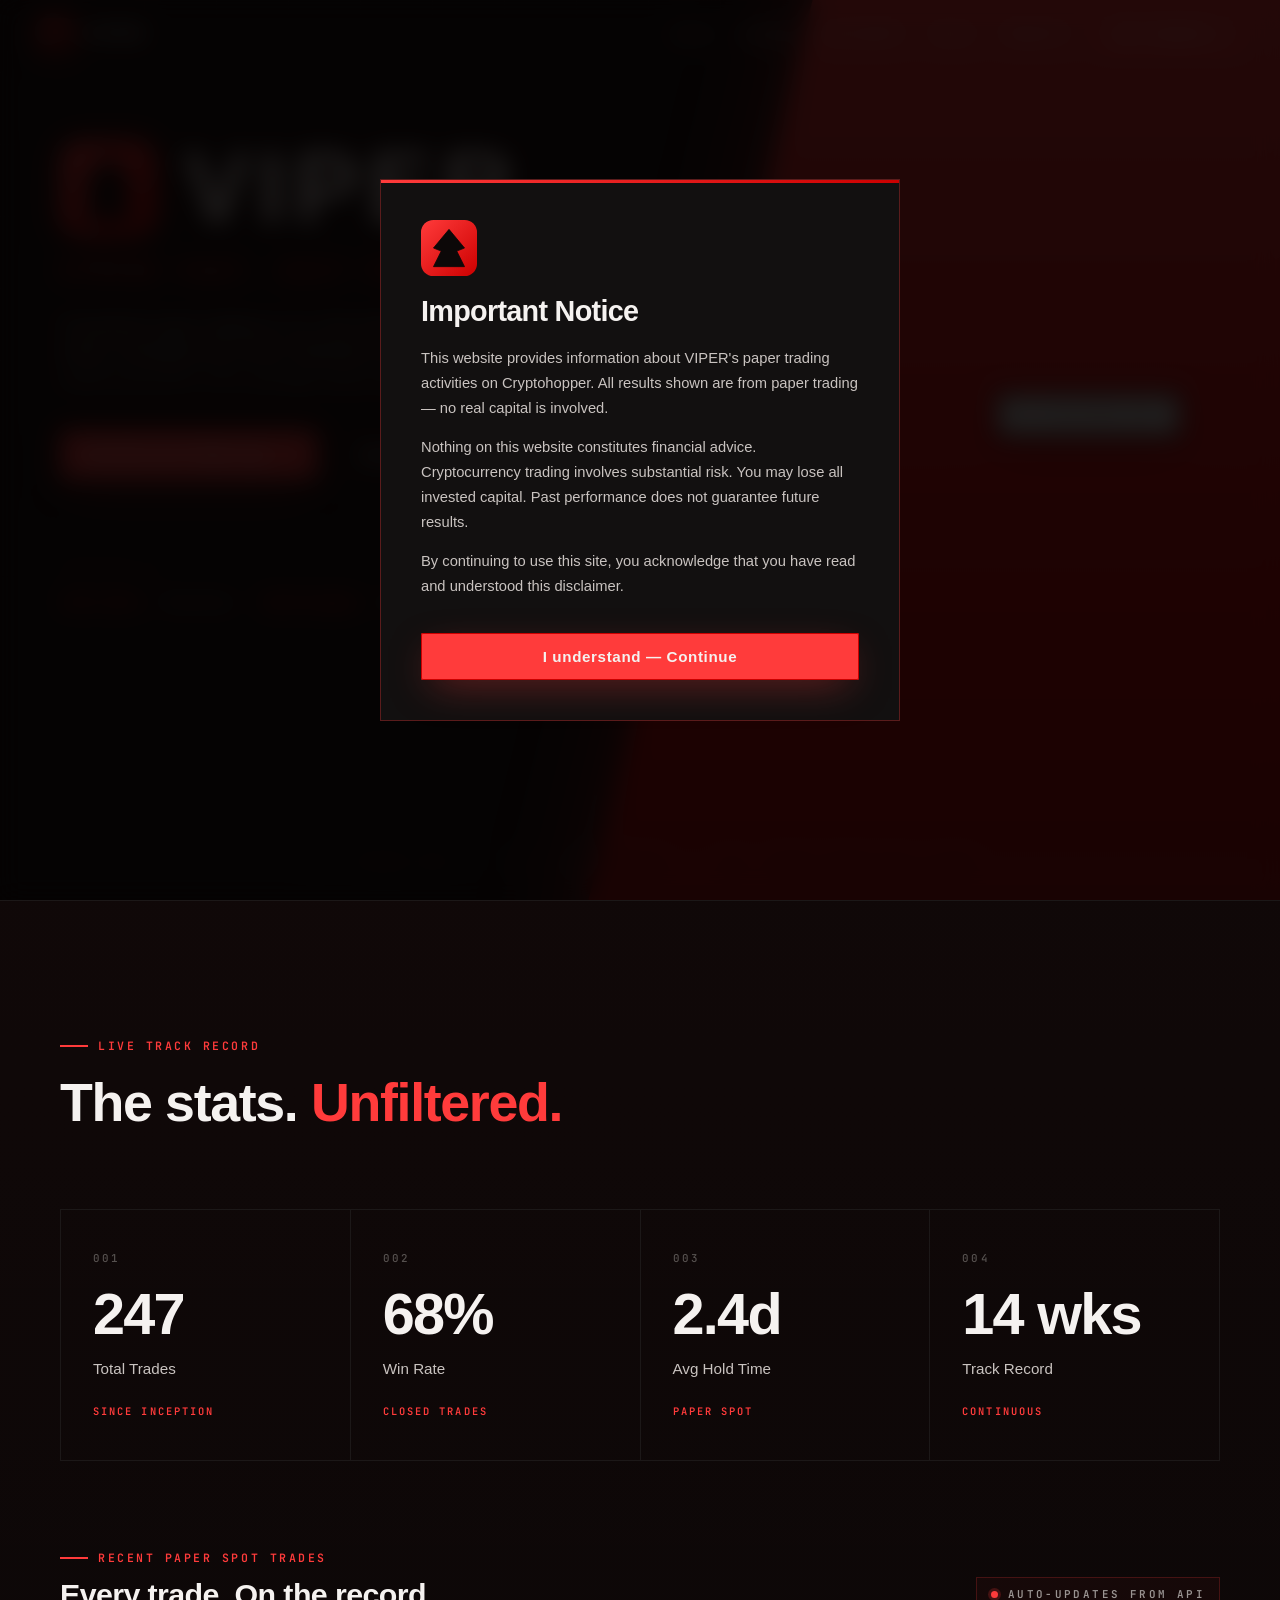
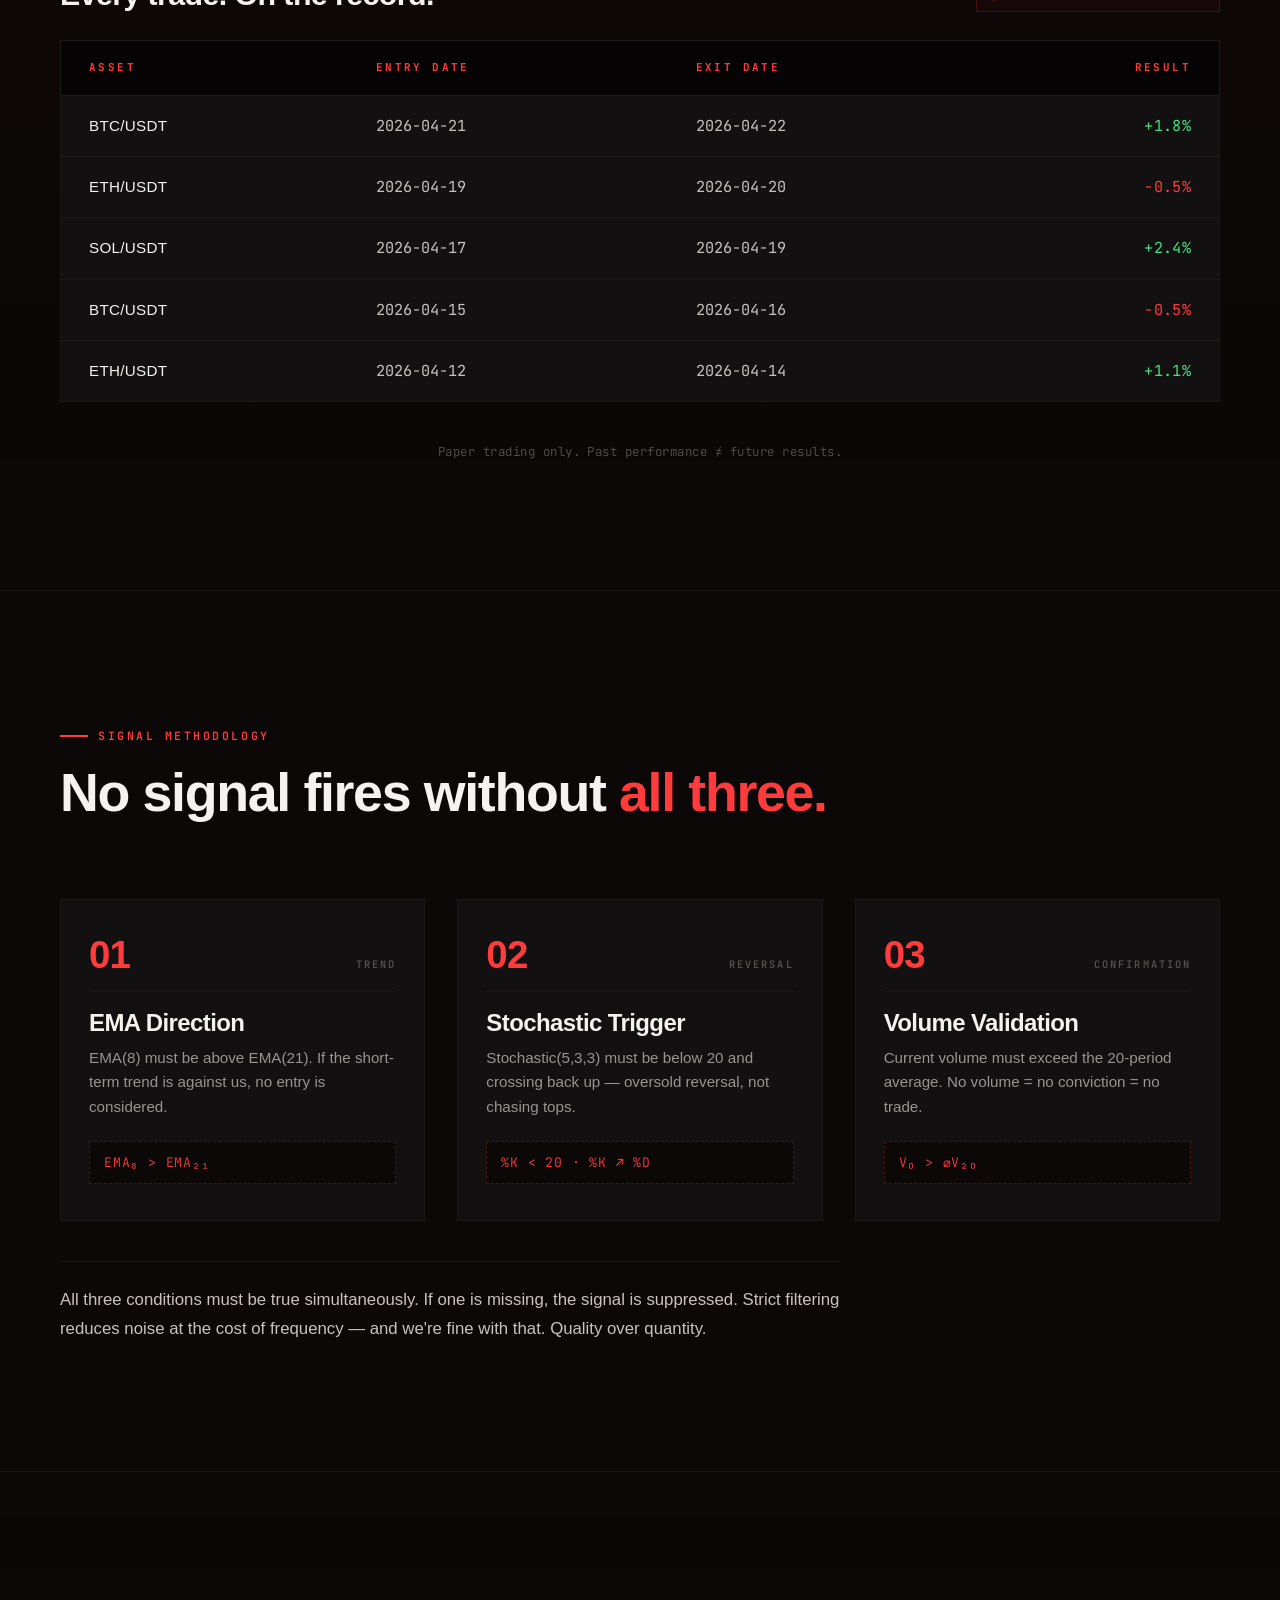
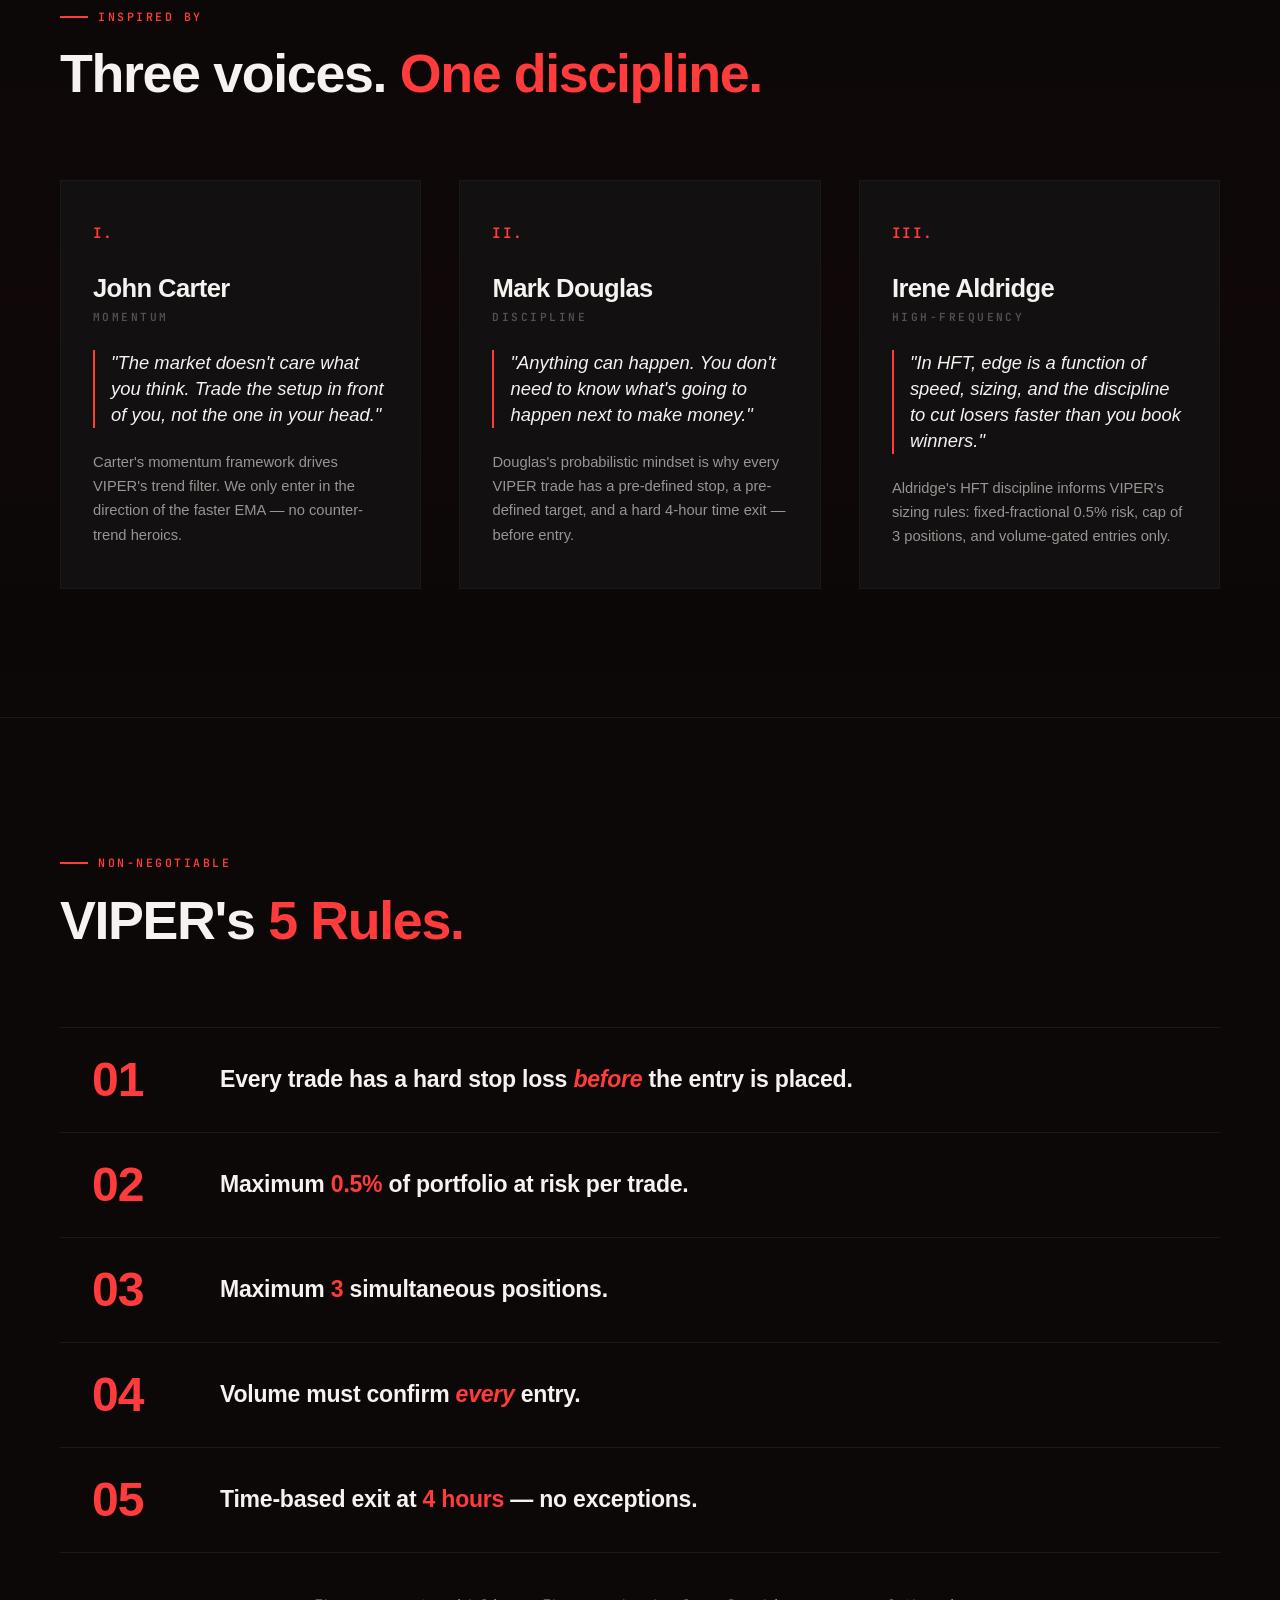
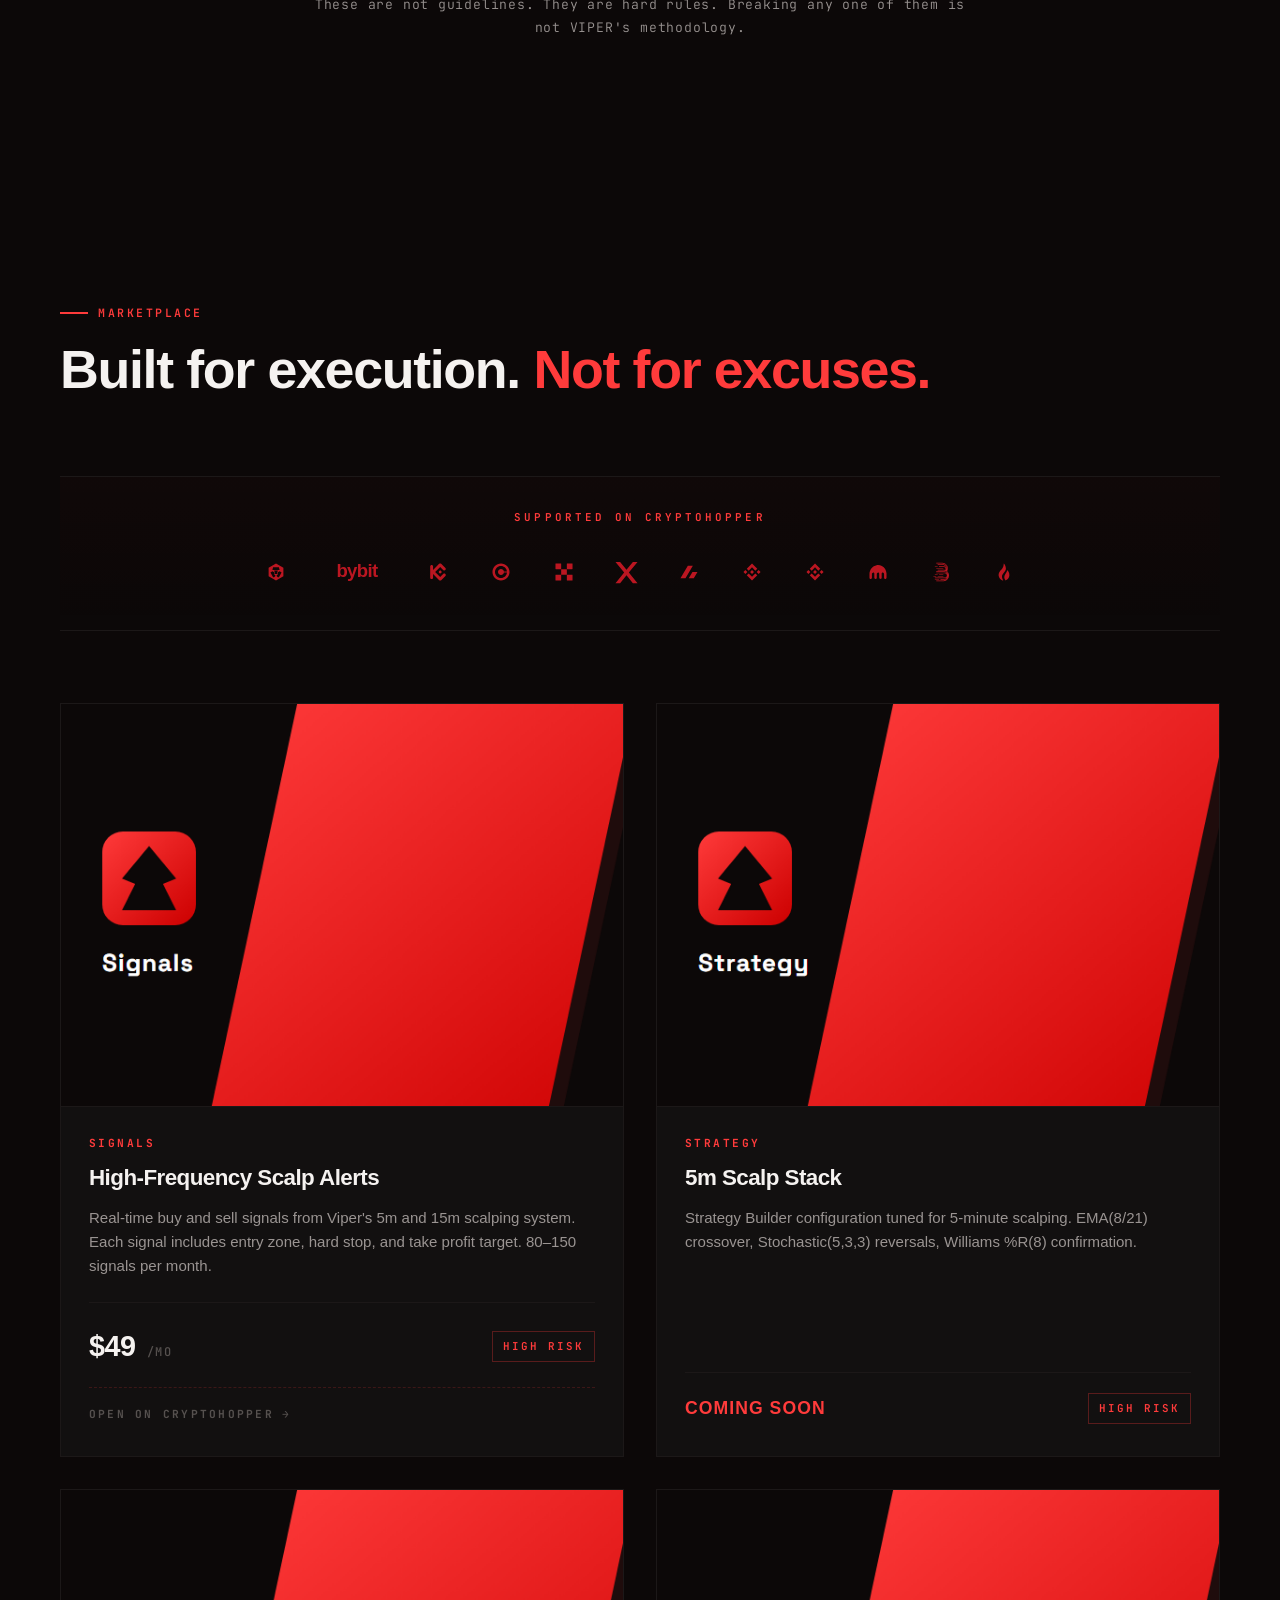
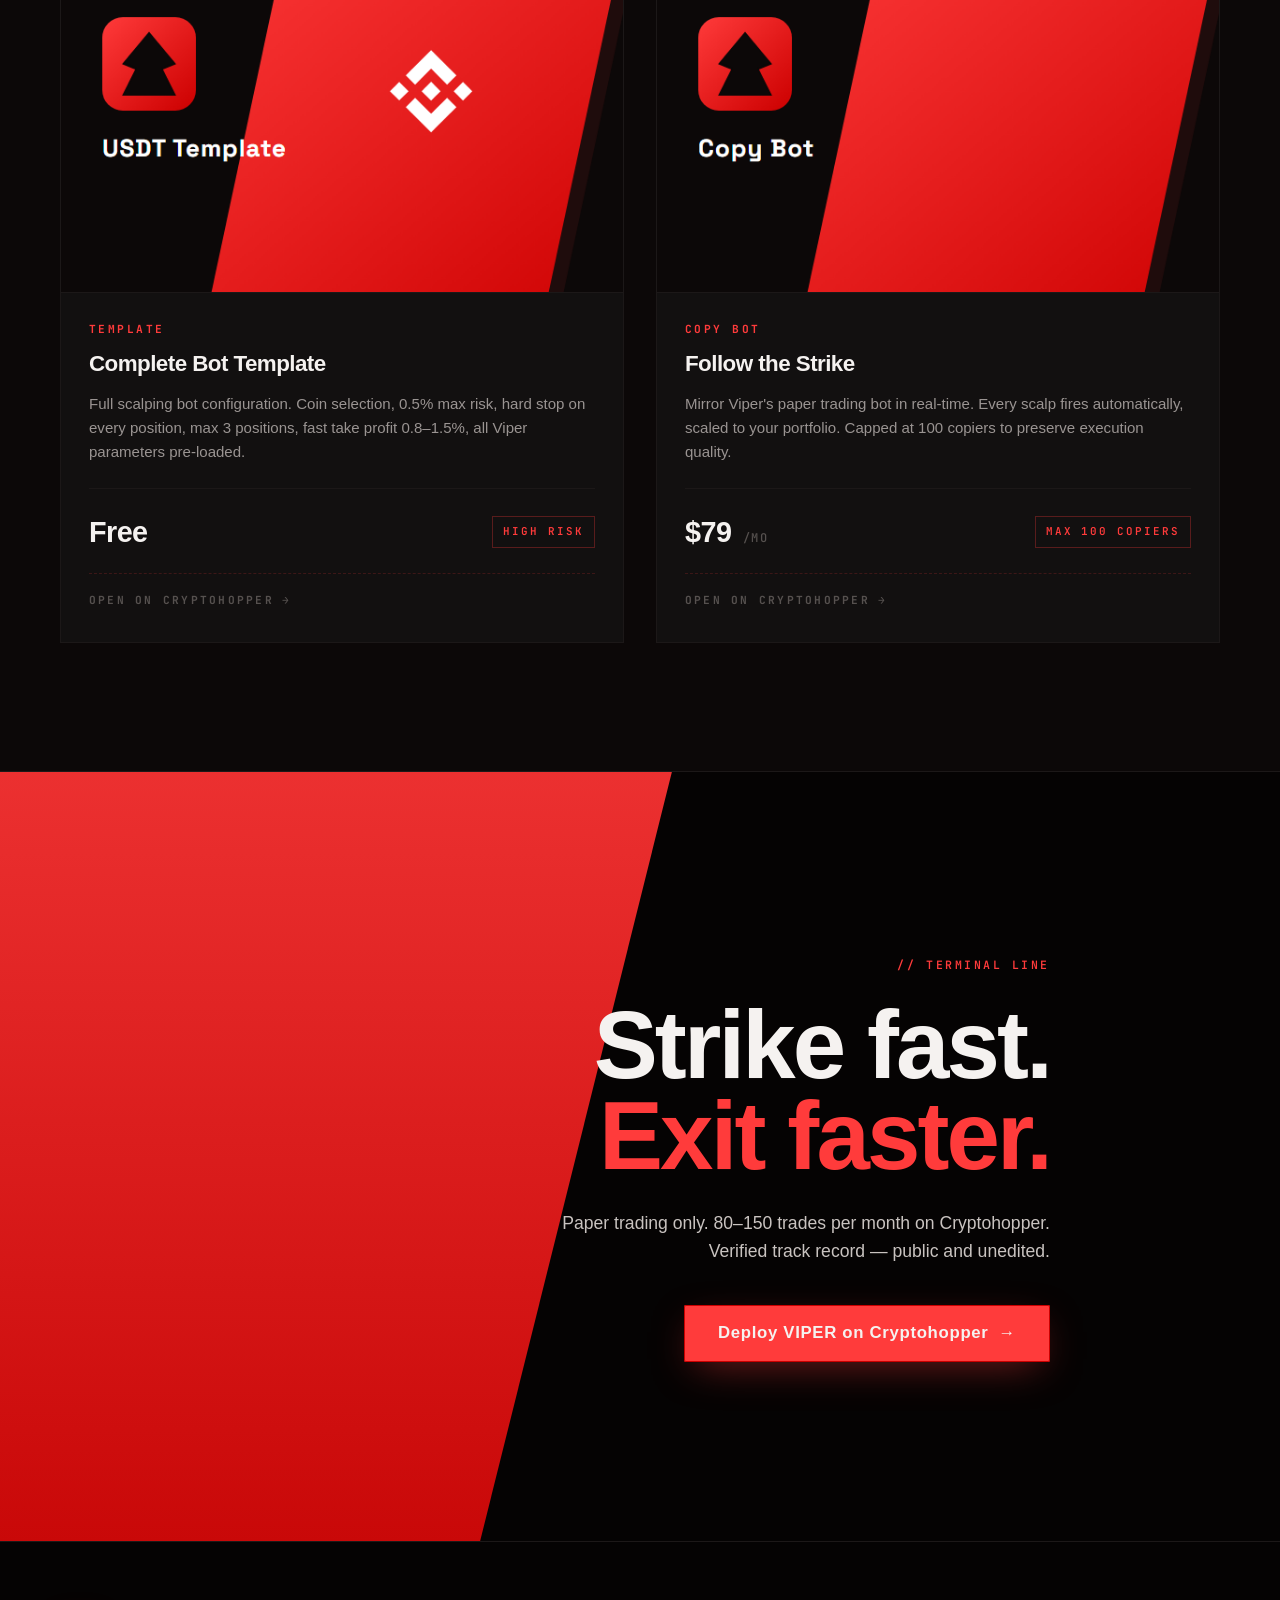
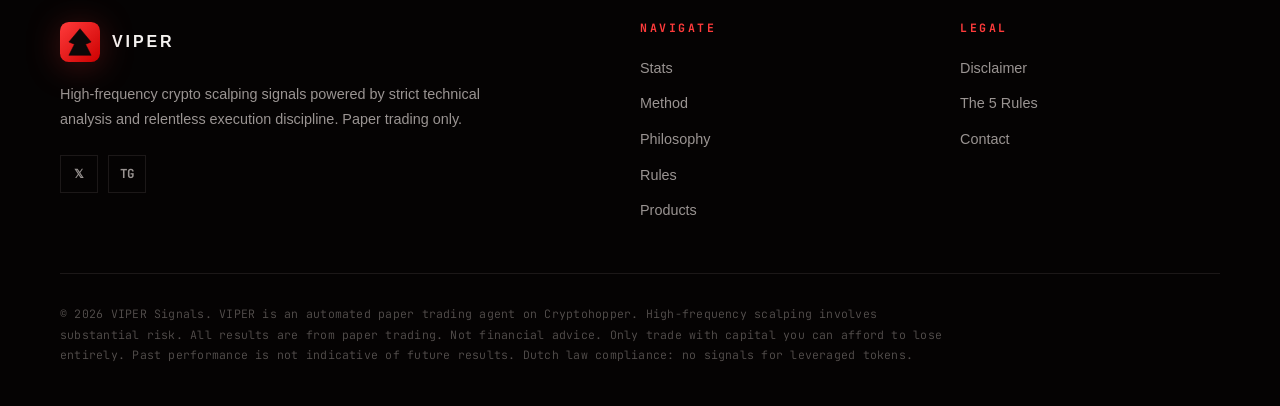
==== commit 9525a8b9: "Wire up live track-record stats from signalstats.php Adds js/signalstats.js which calls https://www." ====
--- a/index.html
+++ b/index.html
@@ -629,5 +629,6 @@
   </div>
 
   <script src="js/main.js"></script>
+  <script src="js/signalstats.js"></script>
 </body>
 </html>
